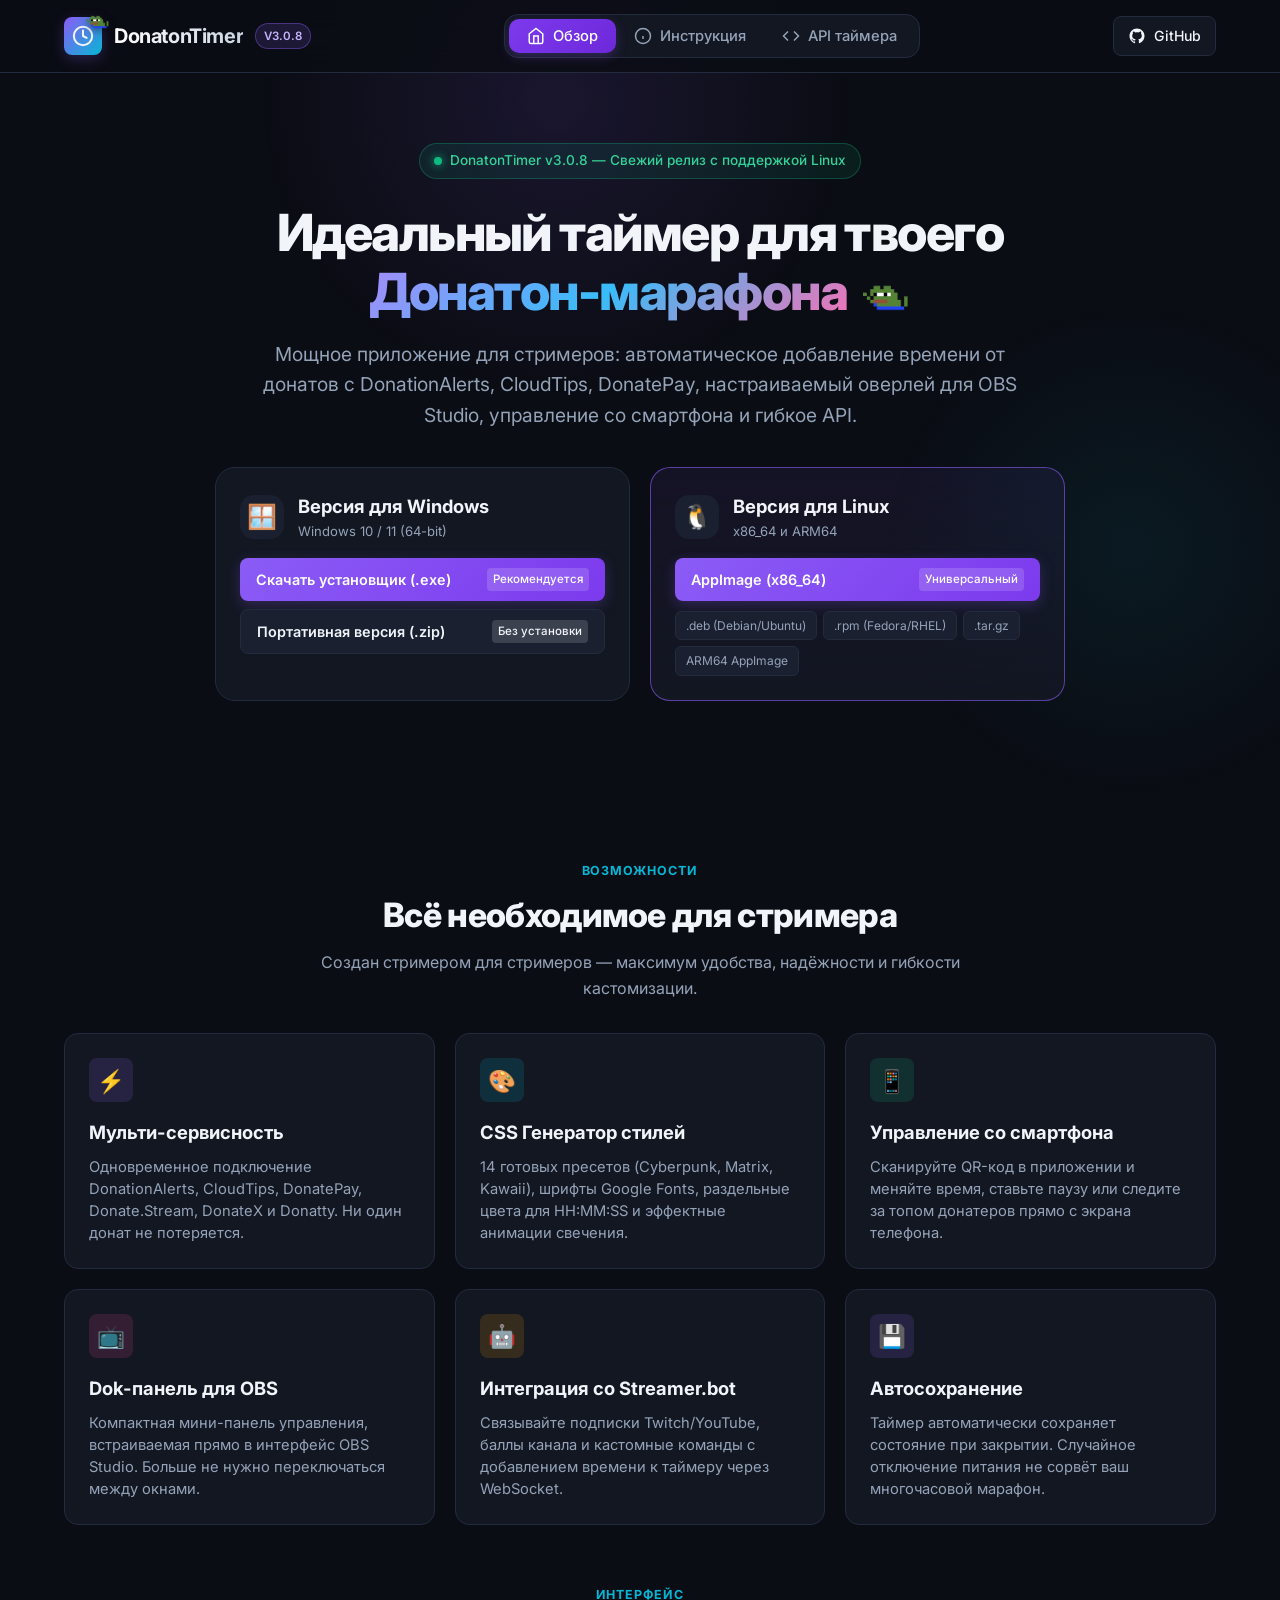
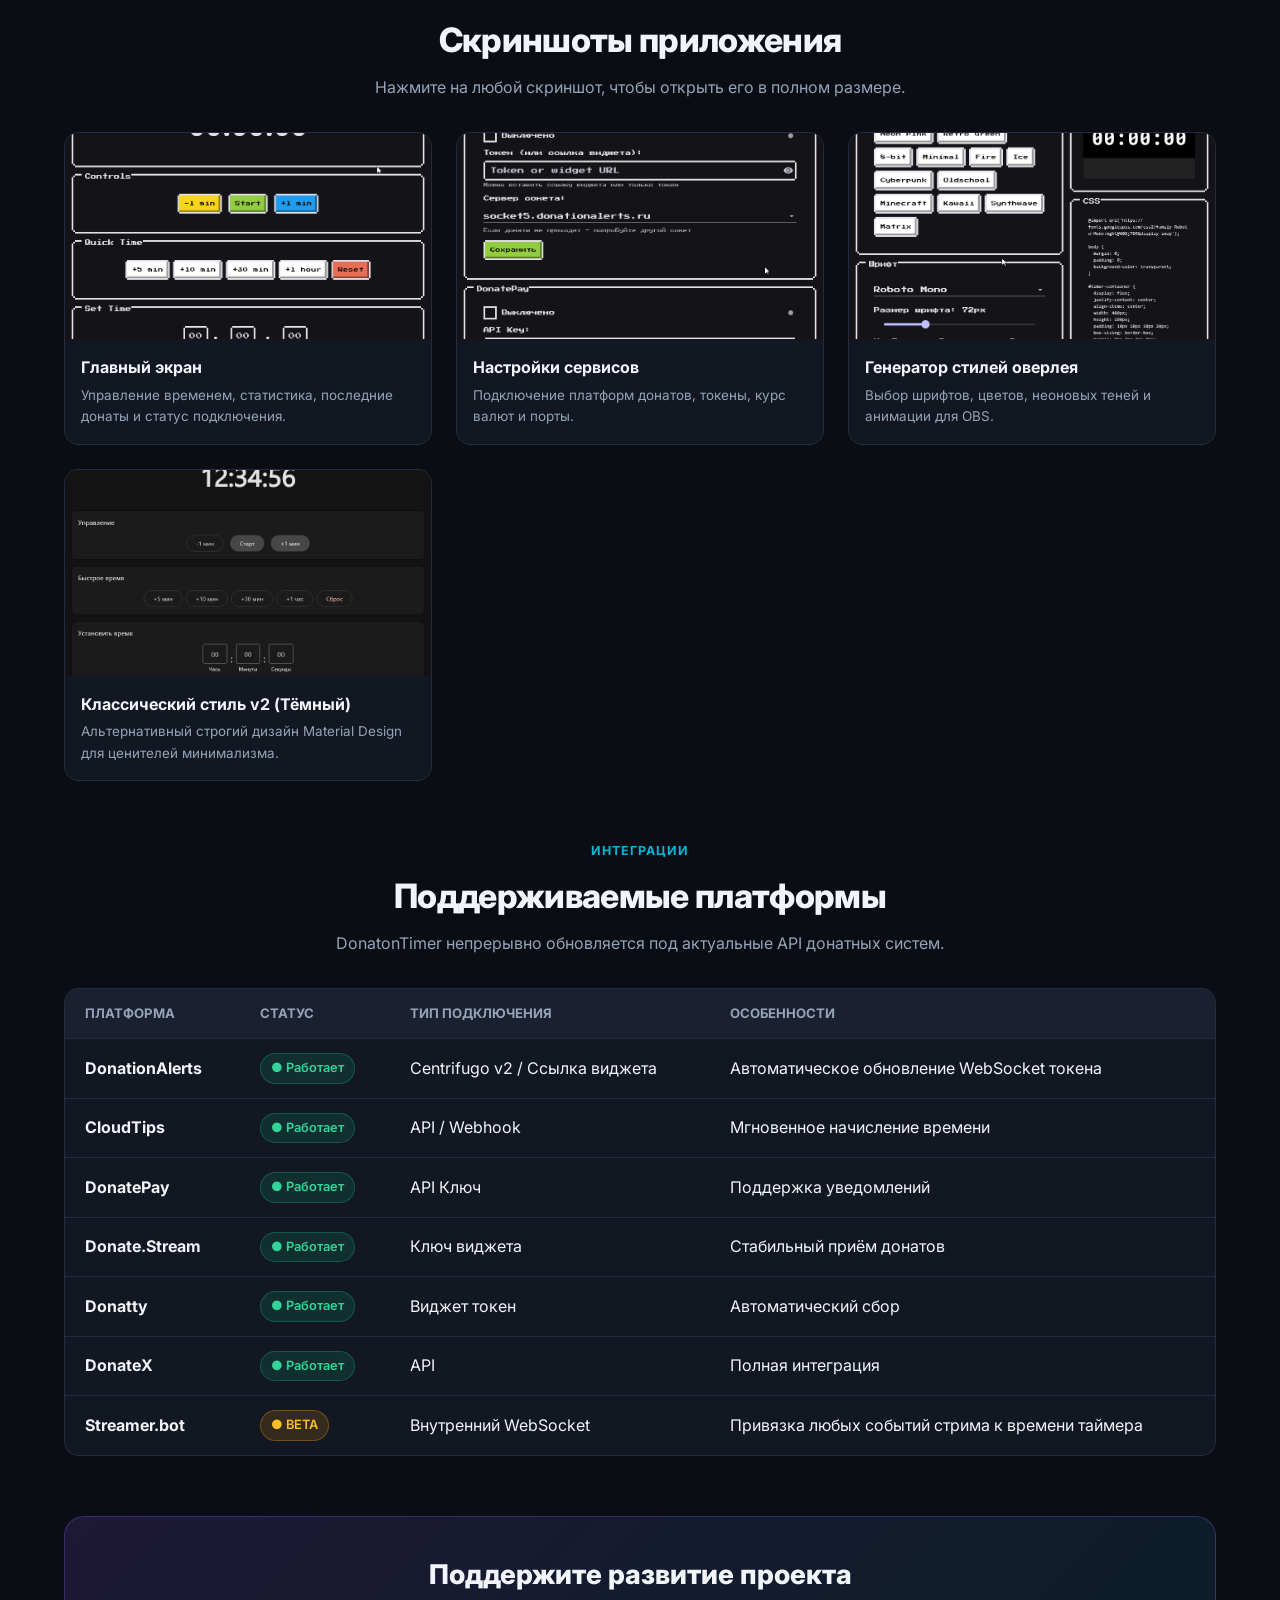
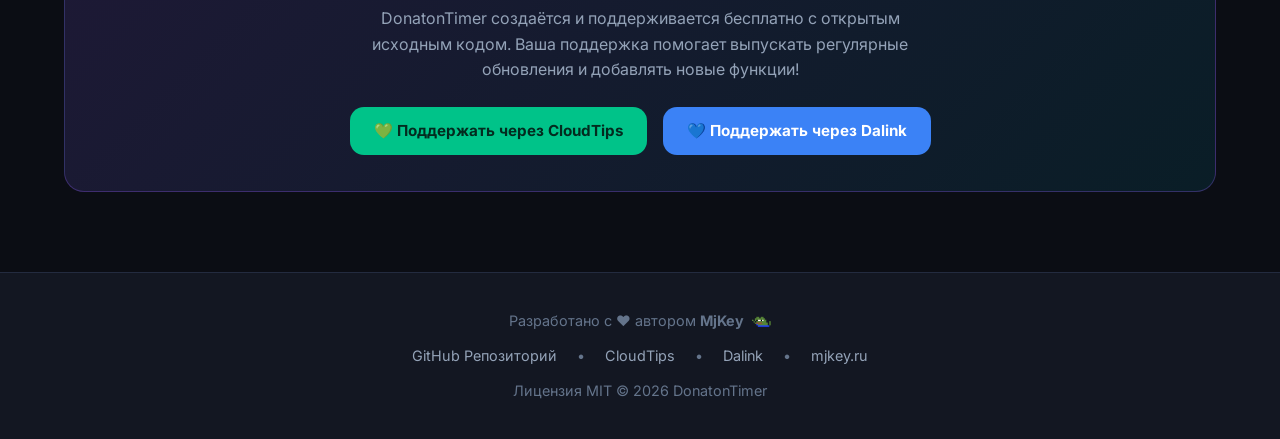
==== site/index.html @ 4fc12560 "feat: add landing page website for DonatonTimer" ====
<!DOCTYPE html>
<html lang="ru">
<head>
  <meta charset="UTF-8">
  <meta name="viewport" content="width=device-width, initial-scale=1.0">
  <title>DonatonTimer — Таймер для донатона на стриме | MjKey</title>
  <meta name="description" content="DonatonTimer — удобный и функциональный таймер для донатона на стримах с поддержкой DonationAlerts, CloudTips, DonatePay, кастомизацией стилей и OBS оверлеем.">
  <link rel="icon" type="image/x-icon" href="images/app_icon.ico">
  
  <!-- Open Graph -->
  <meta property="og:title" content="DonatonTimer — Таймер для донатона на стриме">
  <meta property="og:description" content="Управляй временем стрима через донаты с оверлеем для OBS, поддержкой DonationAlerts, CloudTips, мобильным управлением и кастомным API.">
  <meta property="og:image" content="https://timer.mjkey.ru/images/donaton_timer_mainpage.png">
  <meta property="og:url" content="https://timer.mjkey.ru/">
  <meta property="og:type" content="website">

  <!-- Google Fonts: Inter & JetBrains Mono -->
  <link rel="preconnect" href="https://fonts.googleapis.com">
  <link rel="preconnect" href="https://fonts.gstatic.com" crossorigin>
  <link href="https://fonts.googleapis.com/css2?family=Inter:wght@400;500;600;700;800&family=JetBrains+Mono:wght@400;600&display=swap" rel="stylesheet">

  <link rel="stylesheet" href="css/style.css">
</head>
<body>

  <!-- Site Header -->
  <header class="site-header">
    <div class="header-container">
      <a href="#overview" class="logo-group">
        <div class="logo-icon-wrap">
          <svg width="22" height="22" viewBox="0 0 24 24" fill="none" stroke="currentColor" stroke-width="2.2" stroke-linecap="round" stroke-linejoin="round">
            <circle cx="12" cy="12" r="10"></circle>
            <polyline points="12 6 12 12 16 14"></polyline>
          </svg>
          <img src="images/pepeD.gif" alt="pepeD" class="logo-pepe">
        </div>
        <div>
          <span class="brand-name">DonatonTimer</span>
        </div>
        <span class="brand-badge">v3.0.8</span>
      </a>

      <!-- Navigation Tabs -->
      <nav class="nav-tabs" aria-label="Вкладки">
        <button class="tab-btn active" data-tab="overview">
          <svg width="18" height="18" viewBox="0 0 24 24" fill="none" stroke="currentColor" stroke-width="2"><path d="M3 9l9-7 9 7v11a2 2 0 0 1-2 2H5a2 2 0 0 1-2-2z"></path><polyline points="9 22 9 12 15 12 15 22"></polyline></svg>
          <span>Обзор</span>
        </button>
        <button class="tab-btn" data-tab="instructions">
          <svg width="18" height="18" viewBox="0 0 24 24" fill="none" stroke="currentColor" stroke-width="2"><circle cx="12" cy="12" r="10"></circle><line x1="12" y1="16" x2="12" y2="12"></line><line x1="12" y1="8" x2="12.01" y2="8"></line></svg>
          <span>Инструкция</span>
        </button>
        <button class="tab-btn" data-tab="api">
          <svg width="18" height="18" viewBox="0 0 24 24" fill="none" stroke="currentColor" stroke-width="2"><polyline points="16 18 22 12 16 6"></polyline><polyline points="8 6 2 12 8 18"></polyline></svg>
          <span>API таймера</span>
        </button>
      </nav>

      <div class="header-actions">
        <a href="https://github.com/MjKey/DonatonTimer" target="_blank" rel="noopener" class="btn-github" title="Репозиторий на GitHub">
          <svg width="18" height="18" viewBox="0 0 24 24" fill="currentColor">
            <path fill-rule="evenodd" clip-rule="evenodd" d="M12 2C6.477 2 2 6.484 2 12.017c0 4.425 2.865 8.18 6.839 9.504.5.092.682-.217.682-.483 0-.237-.008-.868-.013-1.703-2.782.605-3.369-1.343-3.369-1.343-.454-1.158-1.11-1.466-1.11-1.466-.908-.62.069-.608.069-.608 1.003.07 1.53 1.032 1.53 1.032.892 1.53 2.341 1.088 2.91.832.092-.647.35-1.088.636-1.338-2.22-.253-4.555-1.113-4.555-4.951 0-1.093.39-1.988 1.029-2.688-.103-.253-.446-1.272.098-2.65 0 0 .84-.27 2.75 1.026A9.564 9.564 0 0112 6.844c.85.004 1.705.115 2.504.337 1.909-1.296 2.747-1.027 2.747-1.027.546 1.379.202 2.398.1 2.651.64.7 1.028 1.595 1.028 2.688 0 3.848-2.339 4.695-4.566 4.943.359.309.678.92.678 1.855 0 1.338-.012 2.419-.012 2.747 0 .268.18.58.688.482A10.019 10.019 0 0022 12.017C22 6.484 17.522 2 12 2z"></path>
          </svg>
          <span>GitHub</span>
        </a>
      </div>
    </div>
  </header>

  <!-- Main Content -->
  <main class="main-content">

    <!-- TAB 1: OVERVIEW -->
    <div id="overview" class="tab-panel active">
      
      <!-- Hero -->
      <section class="hero-section">
        <div class="hero-pill">
          <span class="hero-pill-dot"></span>
          <span>DonatonTimer v3.0.8 — Свежий релиз с поддержкой Linux</span>
        </div>

        <h1 class="hero-title">
          Идеальный таймер для твоего <br>
          <span class="hero-title-gradient">Донатон-марафона</span>
          <img src="images/pepeD.gif" alt="pepeD" class="hero-pepe-dance">
        </h1>

        <p class="hero-description">
          Мощное приложение для стримеров: автоматическое добавление времени от донатов с DonationAlerts, CloudTips, DonatePay, настраиваемый оверлей для OBS Studio, управление со смартфона и гибкое API.
        </p>

        <!-- Download Cards -->
        <div class="download-grid">
          
          <!-- Windows Card -->
          <div class="download-card highlight" id="card-windows">
            <div class="download-card-header">
              <div class="download-icon">🪟</div>
              <div>
                <div class="download-title">Версия для Windows</div>
                <div class="download-sub">Windows 10 / 11 (64-bit)</div>
              </div>
            </div>
            <div class="download-btn-group">
              <a href="https://github.com/MjKey/DonatonTimer/releases/download/3.0.8/DonatonTimer_v3.0.8_Setup.exe" class="dl-btn dl-btn-primary">
                <span>Скачать установщик (.exe)</span>
                <span class="dl-btn-badge">Рекомендуется</span>
              </a>
              <a href="https://github.com/MjKey/DonatonTimer/releases/download/3.0.8/DonatonTimer_v3.0.8_Portable.zip" class="dl-btn dl-btn-secondary">
                <span>Портативная версия (.zip)</span>
                <span class="dl-btn-badge">Без установки</span>
              </a>
            </div>
          </div>

          <!-- Linux Card -->
          <div class="download-card" id="card-linux">
            <div class="download-card-header">
              <div class="download-icon">🐧</div>
              <div>
                <div class="download-title">Версия для Linux</div>
                <div class="download-sub">x86_64 и ARM64</div>
              </div>
            </div>
            <div class="download-btn-group">
              <a href="https://github.com/MjKey/DonatonTimer/releases/download/3.0.8/donaton_timer-linux-x86_64.AppImage" class="dl-btn dl-btn-primary">
                <span>AppImage (x86_64)</span>
                <span class="dl-btn-badge">Универсальный</span>
              </a>
            </div>
            <div class="linux-formats-pills">
              <a href="https://github.com/MjKey/DonatonTimer/releases/download/3.0.8/donaton-timer_3.0.8_amd64.deb" class="linux-pill">.deb (Debian/Ubuntu)</a>
              <a href="https://github.com/MjKey/DonatonTimer/releases/download/3.0.8/donaton-timer-3.0.8-2.x86_64.rpm" class="linux-pill">.rpm (Fedora/RHEL)</a>
              <a href="https://github.com/MjKey/DonatonTimer/releases/download/3.0.8/donaton_timer-linux-x86_64.tar.gz" class="linux-pill">.tar.gz</a>
              <a href="https://github.com/MjKey/DonatonTimer/releases/download/3.0.8/donaton_timer-linux-arm64.AppImage" class="linux-pill">ARM64 AppImage</a>
            </div>
          </div>

        </div>

      </section>

      <!-- Features Section -->
      <section>
        <div class="section-title-wrap">
          <div class="section-tag">Возможности</div>
          <h2 class="section-title">Всё необходимое для стримера</h2>
          <p class="section-desc">Создан стримером для стримеров — максимум удобства, надёжности и гибкости кастомизации.</p>
        </div>

        <div class="features-grid">
          
          <div class="feature-card">
            <div class="feature-icon-box icon-purple">⚡</div>
            <h3>Мульти-сервисность</h3>
            <p>Одновременное подключение DonationAlerts, CloudTips, DonatePay, Donate.Stream, DonateX и Donatty. Ни один донат не потеряется.</p>
          </div>

          <div class="feature-card">
            <div class="feature-icon-box icon-cyan">🎨</div>
            <h3>CSS Генератор стилей</h3>
            <p>14 готовых пресетов (Cyberpunk, Matrix, Kawaii), шрифты Google Fonts, раздельные цвета для HH:MM:SS и эффектные анимации свечения.</p>
          </div>

          <div class="feature-card">
            <div class="feature-icon-box icon-green">📱</div>
            <h3>Управление со смартфона</h3>
            <p>Сканируйте QR-код в приложении и меняйте время, ставьте паузу или следите за топом донатеров прямо с экрана телефона.</p>
          </div>

          <div class="feature-card">
            <div class="feature-icon-box icon-pink">📺</div>
            <h3>Dok-панель для OBS</h3>
            <p>Компактная мини-панель управления, встраиваемая прямо в интерфейс OBS Studio. Больше не нужно переключаться между окнами.</p>
          </div>

          <div class="feature-card">
            <div class="feature-icon-box icon-amber">🤖</div>
            <h3>Интеграция со Streamer.bot</h3>
            <p>Связывайте подписки Twitch/YouTube, баллы канала и кастомные команды с добавлением времени к таймеру через WebSocket.</p>
          </div>

          <div class="feature-card">
            <div class="feature-icon-box icon-purple">💾</div>
            <h3>Автосохранение</h3>
            <p>Таймер автоматически сохраняет состояние при закрытии. Случайное отключение питания не сорвёт ваш многочасовой марафон.</p>
          </div>

        </div>
      </section>

      <!-- Screenshots Gallery -->
      <section>
        <div class="section-title-wrap">
          <div class="section-tag">Интерфейс</div>
          <h2 class="section-title">Скриншоты приложения</h2>
          <p class="section-desc">Нажмите на любой скриншот, чтобы открыть его в полном размере.</p>
        </div>

        <div class="gallery-grid">
          
          <div class="gallery-card">
            <div class="gallery-thumb-wrap">
              <img src="images/donaton_timer_mainpage.png" alt="Главный экран DonatonTimer" loading="lazy">
              <div class="gallery-overlay-hint">
                <svg width="18" height="18" viewBox="0 0 24 24" fill="none" stroke="currentColor" stroke-width="2"><circle cx="11" cy="11" r="8"></circle><line x1="21" y1="21" x2="16.65" y2="16.65"></line><line x1="11" y1="8" x2="11" y2="14"></line><line x1="8" y1="11" x2="14" y2="11"></line></svg>
                <span>Увеличить</span>
              </div>
            </div>
            <div class="gallery-info">
              <h4>Главный экран</h4>
              <p>Управление временем, статистика, последние донаты и статус подключения.</p>
            </div>
          </div>

          <div class="gallery-card">
            <div class="gallery-thumb-wrap">
              <img src="images/donaton_timer_settings.png" alt="Окно настроек DonatonTimer" loading="lazy">
              <div class="gallery-overlay-hint">
                <svg width="18" height="18" viewBox="0 0 24 24" fill="none" stroke="currentColor" stroke-width="2"><circle cx="11" cy="11" r="8"></circle><line x1="21" y1="21" x2="16.65" y2="16.65"></line><line x1="11" y1="8" x2="11" y2="14"></line><line x1="8" y1="11" x2="14" y2="11"></line></svg>
                <span>Увеличить</span>
              </div>
            </div>
            <div class="gallery-info">
              <h4>Настройки сервисов</h4>
              <p>Подключение платформ донатов, токены, курс валют и порты.</p>
            </div>
          </div>

          <div class="gallery-card">
            <div class="gallery-thumb-wrap">
              <img src="images/donaton_timer_csseditor.png" alt="CSS Генератор стилей оверлея" loading="lazy">
              <div class="gallery-overlay-hint">
                <svg width="18" height="18" viewBox="0 0 24 24" fill="none" stroke="currentColor" stroke-width="2"><circle cx="11" cy="11" r="8"></circle><line x1="21" y1="21" x2="16.65" y2="16.65"></line><line x1="11" y1="8" x2="11" y2="14"></line><line x1="8" y1="11" x2="14" y2="11"></line></svg>
                <span>Увеличить</span>
              </div>
            </div>
            <div class="gallery-info">
              <h4>Генератор стилей оверлея</h4>
              <p>Выбор шрифтов, цветов, неоновых теней и анимации для OBS.</p>
            </div>
          </div>

          <div class="gallery-card">
            <div class="gallery-thumb-wrap">
              <img src="images/ui-classic-dark.png" alt="Классический тёмный стиль" loading="lazy">
              <div class="gallery-overlay-hint">
                <svg width="18" height="18" viewBox="0 0 24 24" fill="none" stroke="currentColor" stroke-width="2"><circle cx="11" cy="11" r="8"></circle><line x1="21" y1="21" x2="16.65" y2="16.65"></line><line x1="11" y1="8" x2="11" y2="14"></line><line x1="8" y1="11" x2="14" y2="11"></line></svg>
                <span>Увеличить</span>
              </div>
            </div>
            <div class="gallery-info">
              <h4>Классический стиль v2 (Тёмный)</h4>
              <p>Альтернативный строгий дизайн Material Design для ценителей минимализма.</p>
            </div>
          </div>

        </div>
      </section>

      <!-- Platforms Table -->
      <section>
        <div class="section-title-wrap">
          <div class="section-tag">Интеграции</div>
          <h2 class="section-title">Поддерживаемые платформы</h2>
          <p class="section-desc">DonatonTimer непрерывно обновляется под актуальные API донатных систем.</p>
        </div>

        <div class="services-table-wrap">
          <table class="services-table">
            <thead>
              <tr>
                <th>Платформа</th>
                <th>Статус</th>
                <th>Тип подключения</th>
                <th>Особенности</th>
              </tr>
            </thead>
            <tbody>
              <tr>
                <td><strong>DonationAlerts</strong></td>
                <td><span class="status-badge active">● Работает</span></td>
                <td>Centrifugo v2 / Ссылка виджета</td>
                <td>Автоматическое обновление WebSocket токена</td>
              </tr>
              <tr>
                <td><strong>CloudTips</strong></td>
                <td><span class="status-badge active">● Работает</span></td>
                <td>API / Webhook</td>
                <td>Мгновенное начисление времени</td>
              </tr>
              <tr>
                <td><strong>DonatePay</strong></td>
                <td><span class="status-badge active">● Работает</span></td>
                <td>API Ключ</td>
                <td>Поддержка уведомлений</td>
              </tr>
              <tr>
                <td><strong>Donate.Stream</strong></td>
                <td><span class="status-badge active">● Работает</span></td>
                <td>Ключ виджета</td>
                <td>Стабильный приём донатов</td>
              </tr>
              <tr>
                <td><strong>Donatty</strong></td>
                <td><span class="status-badge active">● Работает</span></td>
                <td>Виджет токен</td>
                <td>Автоматический сбор</td>
              </tr>
              <tr>
                <td><strong>DonateX</strong></td>
                <td><span class="status-badge active">● Работает</span></td>
                <td>API</td>
                <td>Полная интеграция</td>
              </tr>
              <tr>
                <td><strong>Streamer.bot</strong></td>
                <td><span class="status-badge beta">● BETA</span></td>
                <td>Внутренний WebSocket</td>
                <td>Привязка любых событий стрима к времени таймера</td>
              </tr>
            </tbody>
          </table>
        </div>
      </section>

      <!-- Support Banner -->
      <section class="support-banner">
        <h3>Поддержите развитие проекта</h3>
        <p>DonatonTimer создаётся и поддерживается бесплатно с открытым исходным кодом. Ваша поддержка помогает выпускать регулярные обновления и добавлять новые функции!</p>
        <div class="support-links">
          <a href="https://pay.cloudtips.ru/p/cf634f74" target="_blank" rel="noopener" class="btn-donate btn-cloudtips">
            <span>💚 Поддержать через CloudTips</span>
          </a>
          <a href="https://dalink.to/mjk3y" target="_blank" rel="noopener" class="btn-donate btn-dalink">
            <span>💙 Поддержать через Dalink</span>
          </a>
        </div>
      </section>

    </div>

    <!-- TAB 2: INSTRUCTIONS -->
    <div id="instructions" class="tab-panel">
      
      <div class="guide-container">
        
        <div class="section-title-wrap" style="margin-top: 10px;">
          <div class="section-tag">Руководство</div>
          <h2 class="section-title">Инструкция по настройке</h2>
          <p class="section-desc">Пошаговое руководство по быстрому запуску, интеграции с донатами и выводу таймера в OBS.</p>
        </div>

        <!-- Step 1 -->
        <div class="guide-step">
          <div class="step-header">
            <div class="step-number">1</div>
            <div class="step-title">Установка и первый запуск</div>
          </div>
          <p>Скачайте установочный файл <code>DonatonTimer_v3.0.8_Setup.exe</code> или портативную версию для Windows, либо AppImage для Linux.</p>
          <ol>
            <li>Запустите приложение. При первом открытии появится главное окно с таймером в ретро-стиле.</li>
            <li>Нажмите на поле времени, чтобы выставить стартовое значение (например, <code>01:00:00</code> для 1 часа).</li>
            <li>Нажмите кнопку <strong>Старт</strong> для проверки отсчёта.</li>
          </ol>
          <div class="alert-note">
            При первом запуске Windows Defender или SmartScreen может показать предупреждение о новом исполняемом файле — нажмите «Подробнее» $\rightarrow$ «Выполнить в любом случае».
          </div>
        </div>

        <!-- Step 2 -->
        <div class="guide-step">
          <div class="step-header">
            <div class="step-number">2</div>
            <div class="step-title">Подключение DonationAlerts (Centrifugo v2)</div>
          </div>
          <p>В DonatonTimer v3.0.8 используется современный протокол Centrifugo с автообновлением авторизационных токенов.</p>
          <ol>
            <li>Откройте <strong>Настройки</strong> (иконка шестерёнки вверху).</li>
            <li>Перейдите во вкладку <strong>DonationAlerts</strong>.</li>
            <li>Вставьте <strong>Ссылку на виджет оповещений</strong> из личного кабинета DonationAlerts (или ваш токен виджета).</li>
            <li>Укажите курс доната: например, <code>100 руб. = 10 мин.</code> или <code>1000 руб. = 1 час</code>.</li>
            <li>Включите тумблер <strong>Включить DonationAlerts</strong> и нажмите <strong>Сохранить</strong>.</li>
            <li>Статус подключения на главном экране изменится на зелёный.</li>
          </ol>
        </div>

        <!-- Step 3 -->
        <div class="guide-step">
          <div class="step-header">
            <div class="step-number">3</div>
            <div class="step-title">Вывод оверлея в OBS Studio</div>
          </div>
          <p>DonatonTimer поднимает локальный веб-сервер, который отдаёт готовый прозрачный оверлей:</p>
          <ol>
            <li>В OBS Studio в списке источников сцены нажмите <strong>+</strong> и выберите <strong>Браузер</strong> (Browser Source).</li>
            <li>В поле <strong>URL</strong> укажите адрес:
              <div class="code-block">
                <div class="code-header"><span>OBS URL Оверлея</span><button class="btn-copy">Копировать</button></div>
                <pre><code>http://127.0.0.1:7575/timer</code></pre>
              </div>
            </li>
            <li>Укажите желаемую ширину и высоту (например, <strong>600 × 180</strong>).</li>
            <li>Поставьте галочки «Обновлять браузер, когда сцена становится активной» и «Управлять звуком через OBS» (при необходимости).</li>
            <li>Оверлей сразу отобразит красивый таймер на прозрачном фоне!</li>
          </ol>
        </div>

        <!-- Step 4 -->
        <div class="guide-step">
          <div class="step-header">
            <div class="step-number">4</div>
            <div class="step-title">Управление через Dok-панель OBS</div>
          </div>
          <p>Вы можете управлять таймером прямо из окна OBS без необходимости сворачивать игру или стрим:</p>
          <ol>
            <li>В верхнем меню OBS Studio выберите <strong>Вид</strong> $\rightarrow$ <strong>Dok-панели</strong> $\rightarrow$ <strong>Пользовательские dok-панели браузера</strong>.</li>
            <li>В столбце «Имя» введите, например: <code>Донатон Таймер</code>.</li>
            <li>В столбце «URL-адрес» введите:
              <div class="code-block">
                <div class="code-header"><span>URL Dok-панели</span><button class="btn-copy">Копировать</button></div>
                <pre><code>http://127.0.0.1:7575/mini</code></pre>
              </div>
            </li>
            <li>Нажмите <strong>Применить</strong>. Появится компактная панель, которую можно прикрепить к любой стороне окна OBS.</li>
          </ol>
        </div>

        <!-- Step 5 -->
        <div class="guide-step">
          <div class="step-header">
            <div class="step-number">5</div>
            <div class="step-title">Управление со смартфона по QR-коду</div>
          </div>
          <p>Очень удобно контролировать таймер, лежа на диване или отойдя от компьютера:</p>
          <ol>
            <li>Убедитесь, что смартфон и компьютер подключены к <strong>одной Wi-Fi сети</strong>.</li>
            <li>В DonatonTimer нажмите кнопку <strong>QR-код</strong> на панели управления.</li>
            <li>Наведите камеру смартфона на QR-код и откройте появившуюся ссылку.</li>
            <li>В браузере телефона откроется мобильная веб-панель со всеми кнопками управления и статистикой донатов в реальном времени.</li>
          </ol>
        </div>

        <!-- Step 6 -->
        <div class="guide-step">
          <div class="step-header">
            <div class="step-number">6</div>
            <div class="step-title">Интеграция со Streamer.bot</div>
          </div>
          <p>Привязывайте платные подписки, баллы канала и события чата к прибавлению времени:</p>
          <ol>
            <li>В программе <strong>Streamer.bot</strong> перейдите в <code>Servers/Clients</code> $\rightarrow$ <code>WebSocket Server</code> и включите <strong>Auto Start</strong> (по умолчанию порт <code>8080</code>).</li>
            <li>В DonatonTimer откройте <strong>Настройки</strong> $\rightarrow$ <strong>Streamer.bot</strong>, укажите адрес <code>ws://127.0.0.1:8080/</code> и включите сервис.</li>
            <li>Нажмите <strong>Добавить привязку</strong>: выберите платформу (Twitch/YouTube), тип события (Sub / Gift / Points) и эквивалент в рублях.</li>
          </ol>
        </div>

        <!-- Step 7: FAQ -->
        <div class="guide-step">
          <div class="step-header">
            <div class="step-number">?</div>
            <div class="step-title">Частые вопросы и диагностика (FAQ)</div>
          </div>
          <ul style="list-style: none; padding-left: 0;">
            <li style="margin-bottom: 16px;">
              <strong>❓ В OBS горит чёрный экран или ошибка соединения:</strong><br>
              Убедитесь, что приложение DonatonTimer запущено. Проверьте в журнале приложения, не был ли занят порт <code>7575</code>. Если порт был занят, приложение автоматически пробует <code>7576</code>.
            </li>
            <li style="margin-bottom: 16px;">
              <strong>❓ Донаты приходят в DonationAlerts, но таймер не прибавляется:</strong><br>
              Проверьте статус подключения во вкладке DonationAlerts. Если статус красный, обновите ссылку виджета оповещений и проверьте, указан ли правильный курс конвертации рублей в минуты.
            </li>
            <li style="margin-bottom: 16px;">
              <strong>❓ Телефон не открывает панель по QR-коду:</strong><br>
              Проверьте брандмауэр Windows (Windows Firewall) — при первом запуске разрешите приложению доступ к частным сетям (Private Networks). Телефон и ПК должны находиться в одной локальной подсети.
            </li>
          </ul>
        </div>

      </div>

    </div>

    <!-- TAB 3: API -->
    <div id="api" class="tab-panel">
      
      <div class="guide-container">
        
        <div class="section-title-wrap" style="margin-top: 10px;">
          <div class="section-tag">Разработчикам</div>
          <h2 class="section-title">Документация локального API</h2>
          <p class="section-desc">Создавайте собственные HTML-виджеты для OBS, внешние контроллеры или чат-боты, общаясь с таймером по WebSocket.</p>
        </div>

        <!-- Architecture Overview -->
        <div class="guide-step">
          <div class="step-header">
            <div class="step-number">1</div>
            <div class="step-title">Архитектура портов и адреса</div>
          </div>
          <p>DonatonTimer поднимает два локальных сервиса:</p>
          <table class="api-table">
            <thead>
              <tr>
                <th>Адрес</th>
                <th>Тип</th>
                <th>Назначение</th>
              </tr>
            </thead>
            <tbody>
              <tr>
                <td><code>http://127.0.0.1:7575/timer</code></td>
                <td><span class="http-method">HTTP</span></td>
                <td>Готовая страница таймера со стилями из приложения</td>
              </tr>
              <tr>
                <td><code>http://127.0.0.1:7575/dashboard</code></td>
                <td><span class="http-method">HTTP</span></td>
                <td>Полнофункциональная панель управления и статистика</td>
              </tr>
              <tr>
                <td><code>http://127.0.0.1:7575/mini</code></td>
                <td><span class="http-method">HTTP</span></td>
                <td>Компактная мини-панель для dok-панели OBS</td>
              </tr>
              <tr>
                <td><code>ws://127.0.0.1:3434/</code></td>
                <td><span class="ws-method">WebSocket</span></td>
                <td>Двусторонний обмен данными, статус таймера и команды</td>
              </tr>
            </tbody>
          </table>
          <div class="alert-note">
            Все данные о времени и события передаются через <strong>WebSocket на порту 3434</strong>. Путь — корень <code>/</code> (не <code>/ws</code>).
          </div>
        </div>

        <!-- Server Events -->
        <div class="guide-step">
          <div class="step-header">
            <div class="step-number">2</div>
            <div class="step-title">События сервера (Server → Client)</div>
          </div>
          <p>Сервер транслирует два типа сообщений всем подключённым WebSocket клиентам:</p>

          <h4 style="margin: 16px 0 8px;">1. Обновление времени: <code>update_timer</code></h4>
          <p>Отправляется каждую секунду при активном отсчёте, а также сразу при паузе, запуске или добавлении времени:</p>
          <div class="code-block">
            <div class="code-header"><span>JSON Сообщение</span><button class="btn-copy">Копировать</button></div>
            <pre><code>{
  "action": "update_timer",
  "duration": 3661
}</code></pre>
          </div>
          <p><code>duration</code> — общее количество оставшихся секунд (целое неотрицательное число). Например, <code>3661</code> соответствует <code>01:01:01</code>.</p>

          <h4 style="margin: 20px 0 8px;">2. Статистика донатов: <code>update_donations</code></h4>
          <p>Отправляется при поступлении новых донатов и при первом подключении клиента:</p>
          <div class="code-block">
            <div class="code-header"><span>JSON Сообщение</span><button class="btn-copy">Копировать</button></div>
            <pre><code>{
  "action": "update_donations",
  "recentDonations": [
    { "username": "Viewer1", "minutesAdded": 15 },
    { "username": "Viewer2", "minutesAdded": 5 }
  ],
  "topDonators": {
    "Viewer1": 45,
    "Viewer2": 20
  }
}</code></pre>
          </div>
        </div>

        <!-- Client Commands -->
        <div class="guide-step">
          <div class="step-header">
            <div class="step-number">3</div>
            <div class="step-title">Команды управления (Client → Server)</div>
          </div>
          <p>Для управления таймером отправляйте JSON-сообщения в открытый WebSocket:</p>

          <table class="api-table">
            <thead>
              <tr>
                <th>Команда (JSON)</th>
                <th>Описание действия</th>
              </tr>
            </thead>
            <tbody>
              <tr>
                <td><code>{"action": "start"}</code></td>
                <td>Запустить отсчёт таймера (если остаток времени &gt; 0)</td>
              </tr>
              <tr>
                <td><code>{"action": "stop"}</code></td>
                <td>Приостановить таймер (пауза)</td>
              </tr>
              <tr>
                <td><code>{"action": "change_time", "seconds": 300}</code></td>
                <td>Добавить 5 минут (+300 секунд) к остатку времени</td>
              </tr>
              <tr>
                <td><code>{"action": "change_time", "seconds": -60}</code></td>
                <td>Вычесть 1 минуту (-60 секунд) из остатка времени</td>
              </tr>
            </tbody>
          </table>

          <div class="code-block">
            <div class="code-header"><span>JavaScript Пример отправки команды</span><button class="btn-copy">Копировать</button></div>
            <pre><code>const socket = new WebSocket('ws://127.0.0.1:3434/');

socket.onopen = () => {
  // Добавить 10 минут (600 секунд)
  socket.send(JSON.stringify({
    action: 'change_time',
    seconds: 600
  }));
};</code></pre>
          </div>
        </div>

        <!-- Custom Widget Full Code -->
        <div class="guide-step">
          <div class="step-header">
            <div class="step-number">4</div>
            <div class="step-title">Готовый шаблон собственного HTML-виджета</div>
          </div>
          <p>Вы можете сохранить данный код в файл <code>widget.html</code> на своём компьютере, отредактировать под свой стрим и добавить в OBS как <strong>Локальный файл источника «Браузер»</strong>:</p>

          <div class="code-block">
            <div class="code-header"><span>widget.html</span><button class="btn-copy">Копировать код</button></div>
            <pre><code>&lt;!doctype html&gt;
&lt;html lang="ru"&gt;
&lt;head&gt;
  &lt;meta charset="utf-8"&gt;
  &lt;meta name="viewport" content="width=device-width,initial-scale=1"&gt;
  &lt;title&gt;Кастомный виджет DonatonTimer&lt;/title&gt;
  &lt;style&gt;
    html, body { margin: 0; background: transparent; overflow: hidden; }
    body { font-family: "Segoe UI", Arial, sans-serif; color: #fff; }
    #timer {
      display: inline-block;
      padding: 14px 24px;
      border-radius: 16px;
      background: rgba(15, 18, 28, 0.85);
      border: 2px solid #8b5cf6;
      font-size: 68px;
      font-weight: 700;
      font-variant-numeric: tabular-nums;
      line-height: 1;
      text-shadow: 0 0 20px rgba(139, 92, 246, 0.6);
    }
    #status { margin: 6px 12px; font-size: 13px; color: #94a3b8; }
    html[data-connected="false"] #timer { opacity: 0.5; border-color: #ef4444; }
  &lt;/style&gt;
&lt;/head&gt;
&lt;body&gt;
  &lt;div id="timer"&gt;--:--:--&lt;/div&gt;
  &lt;div id="status"&gt;Подключение…&lt;/div&gt;

  &lt;script&gt;
    const WS_URL = 'ws://127.0.0.1:3434/';
    const timer = document.getElementById('timer');
    const status = document.getElementById('status');
    let socket;
    let retry;

    function formatTime(total) {
      const hours = Math.floor(total / 3600);
      const minutes = Math.floor(total / 60) % 60;
      const seconds = total % 60;
      return [hours, minutes, seconds]
        .map(v => String(v).padStart(2, '0'))
        .join(':');
    }

    function connect() {
      socket = new WebSocket(WS_URL);
      socket.onopen = () => {
        document.documentElement.dataset.connected = 'true';
        status.textContent = '';
      };
      socket.onmessage = (event) => {
        try {
          const msg = JSON.parse(event.data);
          if (msg && msg.action === 'update_timer' &amp;&amp; typeof msg.duration === 'number') {
            timer.textContent = formatTime(msg.duration);
          }
        } catch (e) {}
      };
      socket.onclose = () => {
        document.documentElement.dataset.connected = 'false';
        status.textContent = 'Потеря связи — переподключение…';
        clearTimeout(retry);
        retry = setTimeout(connect, 1500);
      };
      socket.onerror = () => socket.close();
    }

    connect();
  &lt;/script&gt;
&lt;/body&gt;
&lt;/html&gt;</code></pre>
          </div>
        </div>

      </div>

    </div>

  </main>

  <!-- Lightbox Modal -->
  <div id="lightbox-modal" class="lightbox-modal" role="dialog" aria-hidden="true">
    <button id="lightbox-close" class="lightbox-close" aria-label="Закрыть">&times;</button>
    <img id="lightbox-img" class="lightbox-content" src="" alt="Скриншот">
  </div>

  <!-- Footer -->
  <footer class="site-footer">
    <div class="footer-content">
      <div style="display: flex; align-items: center; gap: 8px;">
        <span>Разработано с ❤️ автором <strong>MjKey</strong></span>
        <img src="images/pepeD.gif" alt="pepeD" style="width: 20px; height: 20px;">
      </div>
      <div class="footer-links">
        <a href="https://github.com/MjKey/DonatonTimer" target="_blank" rel="noopener">GitHub Репозиторий</a>
        <span>•</span>
        <a href="https://pay.cloudtips.ru/p/cf634f74" target="_blank" rel="noopener">CloudTips</a>
        <span>•</span>
        <a href="https://dalink.to/mjk3y" target="_blank" rel="noopener">Dalink</a>
        <span>•</span>
        <a href="https://mjkey.ru" target="_blank" rel="noopener">mjkey.ru</a>
      </div>
      <div>Лицензия MIT &copy; 2026 DonatonTimer</div>
    </div>
  </footer>

  <script src="js/app.js"></script>
</body>
</html>
---- site/css/style.css ----
:root {
  --bg-main: #0b0d14;
  --bg-card: #131722;
  --bg-card-hover: #191f2e;
  --bg-card-alt: #1a2030;
  --border-color: #232b3f;
  --border-highlight: #3b4766;
  --text-main: #f1f5f9;
  --text-muted: #94a3b8;
  --text-dim: #64748b;
  --accent-purple: #8b5cf6;
  --accent-purple-glow: rgba(139, 92, 246, 0.25);
  --accent-cyan: #06b6d4;
  --accent-cyan-glow: rgba(6, 182, 212, 0.25);
  --accent-green: #10b981;
  --accent-amber: #f59e0b;
  --accent-pink: #ec4899;
  --font-sans: 'Inter', -apple-system, BlinkMacSystemFont, "Segoe UI", Roboto, sans-serif;
  --font-mono: 'JetBrains Mono', 'Fira Code', Consolas, Monaco, monospace;
  --radius-sm: 8px;
  --radius-md: 14px;
  --radius-lg: 20px;
  --transition: all 0.25s cubic-bezier(0.16, 1, 0.3, 1);
}

* {
  box-sizing: border-box;
  margin: 0;
  padding: 0;
}

html {
  scroll-behavior: smooth;
  font-family: var(--font-sans);
  background-color: var(--bg-main);
  color: var(--text-main);
  line-height: 1.6;
}

body {
  min-height: 100vh;
  display: flex;
  flex-direction: column;
  position: relative;
  overflow-x: hidden;
}

/* Background Ambient Glows */
body::before {
  content: "";
  position: fixed;
  top: -200px;
  left: 20%;
  width: 600px;
  height: 600px;
  background: radial-gradient(circle, rgba(139, 92, 246, 0.12) 0%, transparent 70%);
  pointer-events: none;
  z-index: 0;
}

body::after {
  content: "";
  position: fixed;
  top: 300px;
  right: -100px;
  width: 500px;
  height: 500px;
  background: radial-gradient(circle, rgba(6, 182, 212, 0.08) 0%, transparent 70%);
  pointer-events: none;
  z-index: 0;
}

/* Header & Navigation */
header.site-header {
  position: sticky;
  top: 0;
  z-index: 100;
  background: rgba(11, 13, 20, 0.85);
  backdrop-filter: blur(16px);
  border-bottom: 1px solid var(--border-color);
}

.header-container {
  max-width: 1200px;
  margin: 0 auto;
  padding: 14px 24px;
  display: flex;
  align-items: center;
  justify-content: space-between;
  gap: 20px;
}

.logo-group {
  display: flex;
  align-items: center;
  gap: 12px;
  text-decoration: none;
  color: var(--text-main);
}

.logo-icon-wrap {
  position: relative;
  width: 38px;
  height: 38px;
  background: linear-gradient(135deg, #8b5cf6, #06b6d4);
  border-radius: var(--radius-sm);
  display: flex;
  align-items: center;
  justify-content: center;
  box-shadow: 0 4px 14px var(--accent-purple-glow);
}

.logo-pepe {
  position: absolute;
  top: -8px;
  right: -8px;
  width: 24px;
  height: 24px;
  filter: drop-shadow(0 2px 4px rgba(0,0,0,0.5));
}

.brand-name {
  font-size: 1.25rem;
  font-weight: 700;
  letter-spacing: -0.02em;
  background: linear-gradient(to right, #fff, #cbd5e1);
  -webkit-background-clip: text;
  -webkit-text-fill-color: transparent;
}

.brand-badge {
  font-size: 0.72rem;
  padding: 3px 8px;
  border-radius: 20px;
  background: rgba(139, 92, 246, 0.15);
  border: 1px solid rgba(139, 92, 246, 0.4);
  color: #c4b5fd;
  font-weight: 600;
  text-transform: uppercase;
}

/* Navigation Tabs */
nav.nav-tabs {
  display: flex;
  align-items: center;
  background: var(--bg-card);
  padding: 4px;
  border-radius: var(--radius-md);
  border: 1px solid var(--border-color);
}

.tab-btn {
  background: transparent;
  border: none;
  color: var(--text-muted);
  font-family: inherit;
  font-size: 0.92rem;
  font-weight: 500;
  padding: 8px 18px;
  border-radius: 10px;
  cursor: pointer;
  transition: var(--transition);
  display: flex;
  align-items: center;
  gap: 8px;
}

.tab-btn:hover {
  color: var(--text-main);
}

.tab-btn.active {
  background: linear-gradient(135deg, #7c3aed, #6d28d9);
  color: #fff;
  box-shadow: 0 4px 12px var(--accent-purple-glow);
}

.header-actions {
  display: flex;
  align-items: center;
  gap: 12px;
}

.btn-github {
  display: inline-flex;
  align-items: center;
  gap: 8px;
  padding: 8px 14px;
  border-radius: var(--radius-sm);
  background: var(--bg-card);
  border: 1px solid var(--border-color);
  color: var(--text-main);
  text-decoration: none;
  font-size: 0.88rem;
  font-weight: 500;
  transition: var(--transition);
}

.btn-github:hover {
  border-color: var(--accent-purple);
  background: var(--bg-card-hover);
  transform: translateY(-1px);
}

/* Main Content Container */
main.main-content {
  flex: 1;
  max-width: 1200px;
  width: 100%;
  margin: 0 auto;
  padding: 40px 24px 80px;
  position: relative;
  z-index: 1;
}

/* Tab Panels */
.tab-panel {
  display: none;
  animation: fadeIn 0.3s ease-out;
}

.tab-panel.active {
  display: block;
}

@keyframes fadeIn {
  from { opacity: 0; transform: translateY(6px); }
  to { opacity: 1; transform: translateY(0); }
}

/* HERO SECTION */
.hero-section {
  text-align: center;
  padding: 30px 0 60px;
}

.hero-pill {
  display: inline-flex;
  align-items: center;
  gap: 8px;
  background: rgba(16, 185, 129, 0.1);
  border: 1px solid rgba(16, 185, 129, 0.3);
  color: #34d399;
  padding: 6px 14px;
  border-radius: 30px;
  font-size: 0.85rem;
  font-weight: 500;
  margin-bottom: 24px;
}

.hero-pill-dot {
  width: 8px;
  height: 8px;
  border-radius: 50%;
  background: var(--accent-green);
  box-shadow: 0 0 10px var(--accent-green);
  animation: pulse 2s infinite;
}

@keyframes pulse {
  0% { transform: scale(0.95); opacity: 0.8; }
  50% { transform: scale(1.3); opacity: 1; }
  100% { transform: scale(0.95); opacity: 0.8; }
}

.hero-title {
  font-size: 3.2rem;
  font-weight: 800;
  line-height: 1.15;
  letter-spacing: -0.03em;
  margin-bottom: 18px;
}

.hero-title-gradient {
  background: linear-gradient(135deg, #a78bfa 0%, #38bdf8 50%, #f472b6 100%);
  -webkit-background-clip: text;
  -webkit-text-fill-color: transparent;
}

.hero-pepe-dance {
  display: inline-block;
  vertical-align: middle;
  width: 48px;
  height: 48px;
  margin-left: 8px;
}

.hero-description {
  font-size: 1.2rem;
  color: var(--text-muted);
  max-width: 760px;
  margin: 0 auto 36px;
  font-weight: 400;
}

/* Download Cards Grid */
.download-grid {
  display: grid;
  grid-template-columns: repeat(auto-fit, minmax(320px, 1fr));
  gap: 20px;
  max-width: 850px;
  margin: 0 auto 40px;
  text-align: left;
}

.download-card {
  background: var(--bg-card);
  border: 1px solid var(--border-color);
  border-radius: var(--radius-lg);
  padding: 24px;
  transition: var(--transition);
  position: relative;
  overflow: hidden;
}

.download-card:hover {
  border-color: var(--accent-purple);
  background: var(--bg-card-hover);
  transform: translateY(-2px);
  box-shadow: 0 12px 28px rgba(0, 0, 0, 0.3);
}

.download-card.highlight {
  border-color: rgba(139, 92, 246, 0.6);
  background: linear-gradient(180deg, rgba(139, 92, 246, 0.08) 0%, var(--bg-card) 100%);
}

.download-card-header {
  display: flex;
  align-items: center;
  gap: 14px;
  margin-bottom: 16px;
}

.download-icon {
  width: 44px;
  height: 44px;
  border-radius: var(--radius-md);
  background: var(--bg-card-alt);
  display: flex;
  align-items: center;
  justify-content: center;
  font-size: 1.5rem;
}

.download-title {
  font-size: 1.15rem;
  font-weight: 700;
}

.download-sub {
  font-size: 0.82rem;
  color: var(--text-muted);
}

.download-btn-group {
  display: flex;
  flex-direction: column;
  gap: 8px;
}

.dl-btn {
  display: flex;
  align-items: center;
  justify-content: space-between;
  padding: 10px 16px;
  border-radius: var(--radius-sm);
  font-size: 0.9rem;
  font-weight: 600;
  text-decoration: none;
  transition: var(--transition);
}

.dl-btn-primary {
  background: linear-gradient(135deg, #8b5cf6, #7c3aed);
  color: #fff;
  box-shadow: 0 4px 14px var(--accent-purple-glow);
}

.dl-btn-primary:hover {
  background: linear-gradient(135deg, #9333ea, #6d28d9);
  transform: translateY(-1px);
}

.dl-btn-secondary {
  background: var(--bg-card-alt);
  color: var(--text-main);
  border: 1px solid var(--border-color);
}

.dl-btn-secondary:hover {
  border-color: var(--border-highlight);
  background: #232b3f;
}

.dl-btn-badge {
  font-size: 0.72rem;
  font-weight: 500;
  padding: 2px 6px;
  border-radius: 4px;
  background: rgba(255, 255, 255, 0.15);
}

.linux-formats-pills {
  display: flex;
  flex-wrap: wrap;
  gap: 6px;
  margin-top: 10px;
}

.linux-pill {
  font-size: 0.75rem;
  padding: 4px 10px;
  background: var(--bg-card-alt);
  border: 1px solid var(--border-color);
  border-radius: 6px;
  color: var(--text-muted);
  text-decoration: none;
  transition: var(--transition);
}

.linux-pill:hover {
  color: var(--text-main);
  border-color: var(--accent-cyan);
}

/* SECTION TITLES */
.section-title-wrap {
  text-align: center;
  margin: 60px 0 32px;
}

.section-tag {
  font-size: 0.78rem;
  font-weight: 700;
  text-transform: uppercase;
  letter-spacing: 0.08em;
  color: var(--accent-cyan);
  margin-bottom: 8px;
}

.section-title {
  font-size: 2.1rem;
  font-weight: 800;
  letter-spacing: -0.02em;
}

.section-desc {
  color: var(--text-muted);
  max-width: 650px;
  margin: 8px auto 0;
  font-size: 1rem;
}

/* FEATURES GRID */
.features-grid {
  display: grid;
  grid-template-columns: repeat(auto-fit, minmax(280px, 1fr));
  gap: 20px;
}

.feature-card {
  background: var(--bg-card);
  border: 1px solid var(--border-color);
  border-radius: var(--radius-md);
  padding: 24px;
  transition: var(--transition);
}

.feature-card:hover {
  border-color: var(--border-highlight);
  background: var(--bg-card-hover);
  transform: translateY(-2px);
}

.feature-icon-box {
  width: 44px;
  height: 44px;
  border-radius: var(--radius-sm);
  display: flex;
  align-items: center;
  justify-content: center;
  font-size: 1.4rem;
  margin-bottom: 16px;
}

.icon-purple { background: rgba(139, 92, 246, 0.15); color: #c4b5fd; }
.icon-cyan { background: rgba(6, 182, 212, 0.15); color: #67e8f9; }
.icon-green { background: rgba(16, 185, 129, 0.15); color: #6ee7b7; }
.icon-pink { background: rgba(236, 72, 153, 0.15); color: #f472b6; }
.icon-amber { background: rgba(245, 158, 11, 0.15); color: #fcd34d; }

.feature-card h3 {
  font-size: 1.15rem;
  font-weight: 700;
  margin-bottom: 8px;
}

.feature-card p {
  color: var(--text-muted);
  font-size: 0.92rem;
  line-height: 1.5;
}

/* SCREENSHOTS GALLERY */
.gallery-grid {
  display: grid;
  grid-template-columns: repeat(auto-fit, minmax(320px, 1fr));
  gap: 24px;
}

.gallery-card {
  background: var(--bg-card);
  border: 1px solid var(--border-color);
  border-radius: var(--radius-md);
  overflow: hidden;
  cursor: pointer;
  transition: var(--transition);
}

.gallery-card:hover {
  border-color: var(--accent-purple);
  transform: scale(1.02);
  box-shadow: 0 10px 30px rgba(0, 0, 0, 0.4);
}

.gallery-thumb-wrap {
  position: relative;
  overflow: hidden;
  aspect-ratio: 16 / 9;
  background: #000;
}

.gallery-thumb-wrap img {
  width: 100%;
  height: 100%;
  object-fit: cover;
  transition: transform 0.3s ease;
}

.gallery-card:hover img {
  transform: scale(1.04);
}

.gallery-overlay-hint {
  position: absolute;
  inset: 0;
  background: rgba(11, 13, 20, 0.6);
  display: flex;
  align-items: center;
  justify-content: center;
  opacity: 0;
  transition: opacity 0.2s ease;
  font-size: 0.88rem;
  font-weight: 600;
  color: #fff;
  gap: 6px;
}

.gallery-card:hover .gallery-overlay-hint {
  opacity: 1;
}

.gallery-info {
  padding: 16px;
}

.gallery-info h4 {
  font-size: 1rem;
  font-weight: 700;
  margin-bottom: 4px;
}

.gallery-info p {
  font-size: 0.84rem;
  color: var(--text-muted);
}

/* SERVICES STATUS TABLE */
.services-table-wrap {
  background: var(--bg-card);
  border: 1px solid var(--border-color);
  border-radius: var(--radius-md);
  overflow: hidden;
  margin-top: 20px;
}

table.services-table {
  width: 100%;
  border-collapse: collapse;
  text-align: left;
}

table.services-table th, table.services-table td {
  padding: 14px 20px;
  border-bottom: 1px solid var(--border-color);
}

table.services-table th {
  background: var(--bg-card-alt);
  font-size: 0.82rem;
  font-weight: 700;
  text-transform: uppercase;
  color: var(--text-muted);
}

table.services-table tr:last-child td {
  border-bottom: none;
}

.status-badge {
  display: inline-flex;
  align-items: center;
  gap: 6px;
  padding: 4px 10px;
  border-radius: 20px;
  font-size: 0.8rem;
  font-weight: 600;
}

.status-badge.active {
  background: rgba(16, 185, 129, 0.15);
  color: #34d399;
  border: 1px solid rgba(16, 185, 129, 0.3);
}

.status-badge.beta {
  background: rgba(245, 158, 11, 0.15);
  color: #fbbf24;
  border: 1px solid rgba(245, 158, 11, 0.3);
}

/* SUPPORT SECTION */
.support-banner {
  background: linear-gradient(135deg, rgba(139, 92, 246, 0.15) 0%, rgba(6, 182, 212, 0.1) 100%);
  border: 1px solid rgba(139, 92, 246, 0.3);
  border-radius: var(--radius-lg);
  padding: 36px;
  text-align: center;
  margin-top: 60px;
  position: relative;
  overflow: hidden;
}

.support-banner h3 {
  font-size: 1.7rem;
  font-weight: 800;
  margin-bottom: 10px;
}

.support-banner p {
  color: var(--text-muted);
  max-width: 600px;
  margin: 0 auto 24px;
}

.support-links {
  display: flex;
  justify-content: center;
  gap: 16px;
  flex-wrap: wrap;
}

.btn-donate {
  padding: 12px 24px;
  border-radius: var(--radius-md);
  font-weight: 700;
  font-size: 0.95rem;
  text-decoration: none;
  transition: var(--transition);
  display: inline-flex;
  align-items: center;
  gap: 10px;
}

.btn-cloudtips {
  background: #00c389;
  color: #032b1f;
}

.btn-cloudtips:hover {
  background: #00df9c;
  transform: translateY(-2px);
  box-shadow: 0 6px 20px rgba(0, 195, 137, 0.3);
}

.btn-dalink {
  background: #3b82f6;
  color: #fff;
}

.btn-dalink:hover {
  background: #60a5fa;
  transform: translateY(-2px);
  box-shadow: 0 6px 20px rgba(59, 130, 246, 0.3);
}

/* INSTRUCTIONS & API TABS STYLING */
.guide-container {
  max-width: 900px;
  margin: 0 auto;
}

.guide-step {
  background: var(--bg-card);
  border: 1px solid var(--border-color);
  border-radius: var(--radius-lg);
  padding: 28px;
  margin-bottom: 24px;
}

.step-header {
  display: flex;
  align-items: center;
  gap: 14px;
  margin-bottom: 16px;
}

.step-number {
  width: 36px;
  height: 36px;
  border-radius: 50%;
  background: linear-gradient(135deg, #8b5cf6, #06b6d4);
  color: #fff;
  font-weight: 800;
  display: flex;
  align-items: center;
  justify-content: center;
  font-size: 1.1rem;
  flex-shrink: 0;
}

.step-title {
  font-size: 1.3rem;
  font-weight: 700;
}

.guide-step p {
  color: var(--text-muted);
  font-size: 0.96rem;
  margin-bottom: 14px;
  line-height: 1.6;
}

.guide-step ol, .guide-step ul {
  padding-left: 20px;
  margin-bottom: 16px;
  color: var(--text-muted);
}

.guide-step li {
  margin-bottom: 8px;
}

.guide-step strong {
  color: var(--text-main);
}

/* Code Snippet Box */
.code-block {
  background: #0a0d16;
  border: 1px solid var(--border-color);
  border-radius: var(--radius-sm);
  margin: 14px 0;
  position: relative;
  overflow: hidden;
}

.code-header {
  display: flex;
  align-items: center;
  justify-content: space-between;
  padding: 8px 14px;
  background: var(--bg-card-alt);
  border-bottom: 1px solid var(--border-color);
  font-size: 0.8rem;
  color: var(--text-dim);
  font-family: var(--font-mono);
}

.btn-copy {
  background: transparent;
  border: none;
  color: var(--text-muted);
  cursor: pointer;
  font-size: 0.8rem;
  display: flex;
  align-items: center;
  gap: 6px;
  font-family: inherit;
  transition: var(--transition);
}

.btn-copy:hover {
  color: var(--accent-cyan);
}

pre {
  padding: 16px;
  overflow-x: auto;
  font-family: var(--font-mono);
  font-size: 0.88rem;
  line-height: 1.5;
  color: #e2e8f0;
}

code {
  font-family: var(--font-mono);
  background: rgba(255, 255, 255, 0.08);
  padding: 2px 6px;
  border-radius: 4px;
  font-size: 0.88em;
  color: #38bdf8;
}

pre code {
  background: transparent;
  padding: 0;
  color: inherit;
}

/* Note Alert */
.alert-note {
  background: rgba(59, 130, 246, 0.1);
  border-left: 4px solid #3b82f6;
  padding: 14px 18px;
  border-radius: 0 var(--radius-sm) var(--radius-sm) 0;
  margin: 16px 0;
  font-size: 0.92rem;
  color: #93c5fd;
}

.alert-warning {
  background: rgba(245, 158, 11, 0.1);
  border-left: 4px solid #f59e0b;
  padding: 14px 18px;
  border-radius: 0 var(--radius-sm) var(--radius-sm) 0;
  margin: 16px 0;
  font-size: 0.92rem;
  color: #fde68a;
}

/* API Endpoints Table */
.api-table {
  width: 100%;
  border-collapse: collapse;
  margin: 16px 0;
}

.api-table th, .api-table td {
  padding: 12px 16px;
  border-bottom: 1px solid var(--border-color);
  font-size: 0.9rem;
}

.api-table th {
  background: var(--bg-card-alt);
  color: var(--text-muted);
  text-align: left;
}

.http-method {
  font-family: var(--font-mono);
  font-size: 0.75rem;
  font-weight: 700;
  padding: 3px 8px;
  border-radius: 4px;
  background: rgba(16, 185, 129, 0.2);
  color: #34d399;
}

.ws-method {
  font-family: var(--font-mono);
  font-size: 0.75rem;
  font-weight: 700;
  padding: 3px 8px;
  border-radius: 4px;
  background: rgba(139, 92, 246, 0.2);
  color: #c4b5fd;
}

/* Lightbox Modal */
.lightbox-modal {
  display: none;
  position: fixed;
  inset: 0;
  background: rgba(0, 0, 0, 0.88);
  backdrop-filter: blur(8px);
  z-index: 1000;
  align-items: center;
  justify-content: center;
  padding: 24px;
  cursor: zoom-out;
}

.lightbox-modal.active {
  display: flex;
}

.lightbox-content {
  max-width: 90vw;
  max-height: 85vh;
  border-radius: var(--radius-md);
  box-shadow: 0 20px 60px rgba(0, 0, 0, 0.8);
  border: 1px solid var(--border-highlight);
  cursor: default;
}

.lightbox-close {
  position: absolute;
  top: 24px;
  right: 28px;
  background: var(--bg-card);
  border: 1px solid var(--border-color);
  color: #fff;
  width: 40px;
  height: 40px;
  border-radius: 50%;
  cursor: pointer;
  display: flex;
  align-items: center;
  justify-content: center;
  font-size: 1.2rem;
  transition: var(--transition);
}

.lightbox-close:hover {
  background: #e11d48;
  border-color: #e11d48;
}

/* Footer */
footer.site-footer {
  border-top: 1px solid var(--border-color);
  background: var(--bg-card);
  padding: 36px 24px;
  text-align: center;
  color: var(--text-dim);
  font-size: 0.9rem;
}

.footer-content {
  max-width: 1200px;
  margin: 0 auto;
  display: flex;
  flex-direction: column;
  align-items: center;
  gap: 12px;
}

.footer-links {
  display: flex;
  gap: 20px;
  flex-wrap: wrap;
}

.footer-links a {
  color: var(--text-muted);
  text-decoration: none;
  transition: var(--transition);
}

.footer-links a:hover {
  color: var(--accent-purple);
}

/* Mobile Responsiveness */
@media (max-width: 820px) {
  .header-container {
    flex-wrap: wrap;
  }
  
  nav.nav-tabs {
    order: 3;
    width: 100%;
    justify-content: space-around;
  }
  
  .hero-title {
    font-size: 2.3rem;
  }
  
  .hero-description {
    font-size: 1rem;
  }
}

@media (max-width: 520px) {
  .tab-btn {
    padding: 6px 10px;
    font-size: 0.82rem;
  }
  
  .hero-title {
    font-size: 1.85rem;
  }
  
  .download-grid {
    grid-template-columns: 1fr;
  }
}
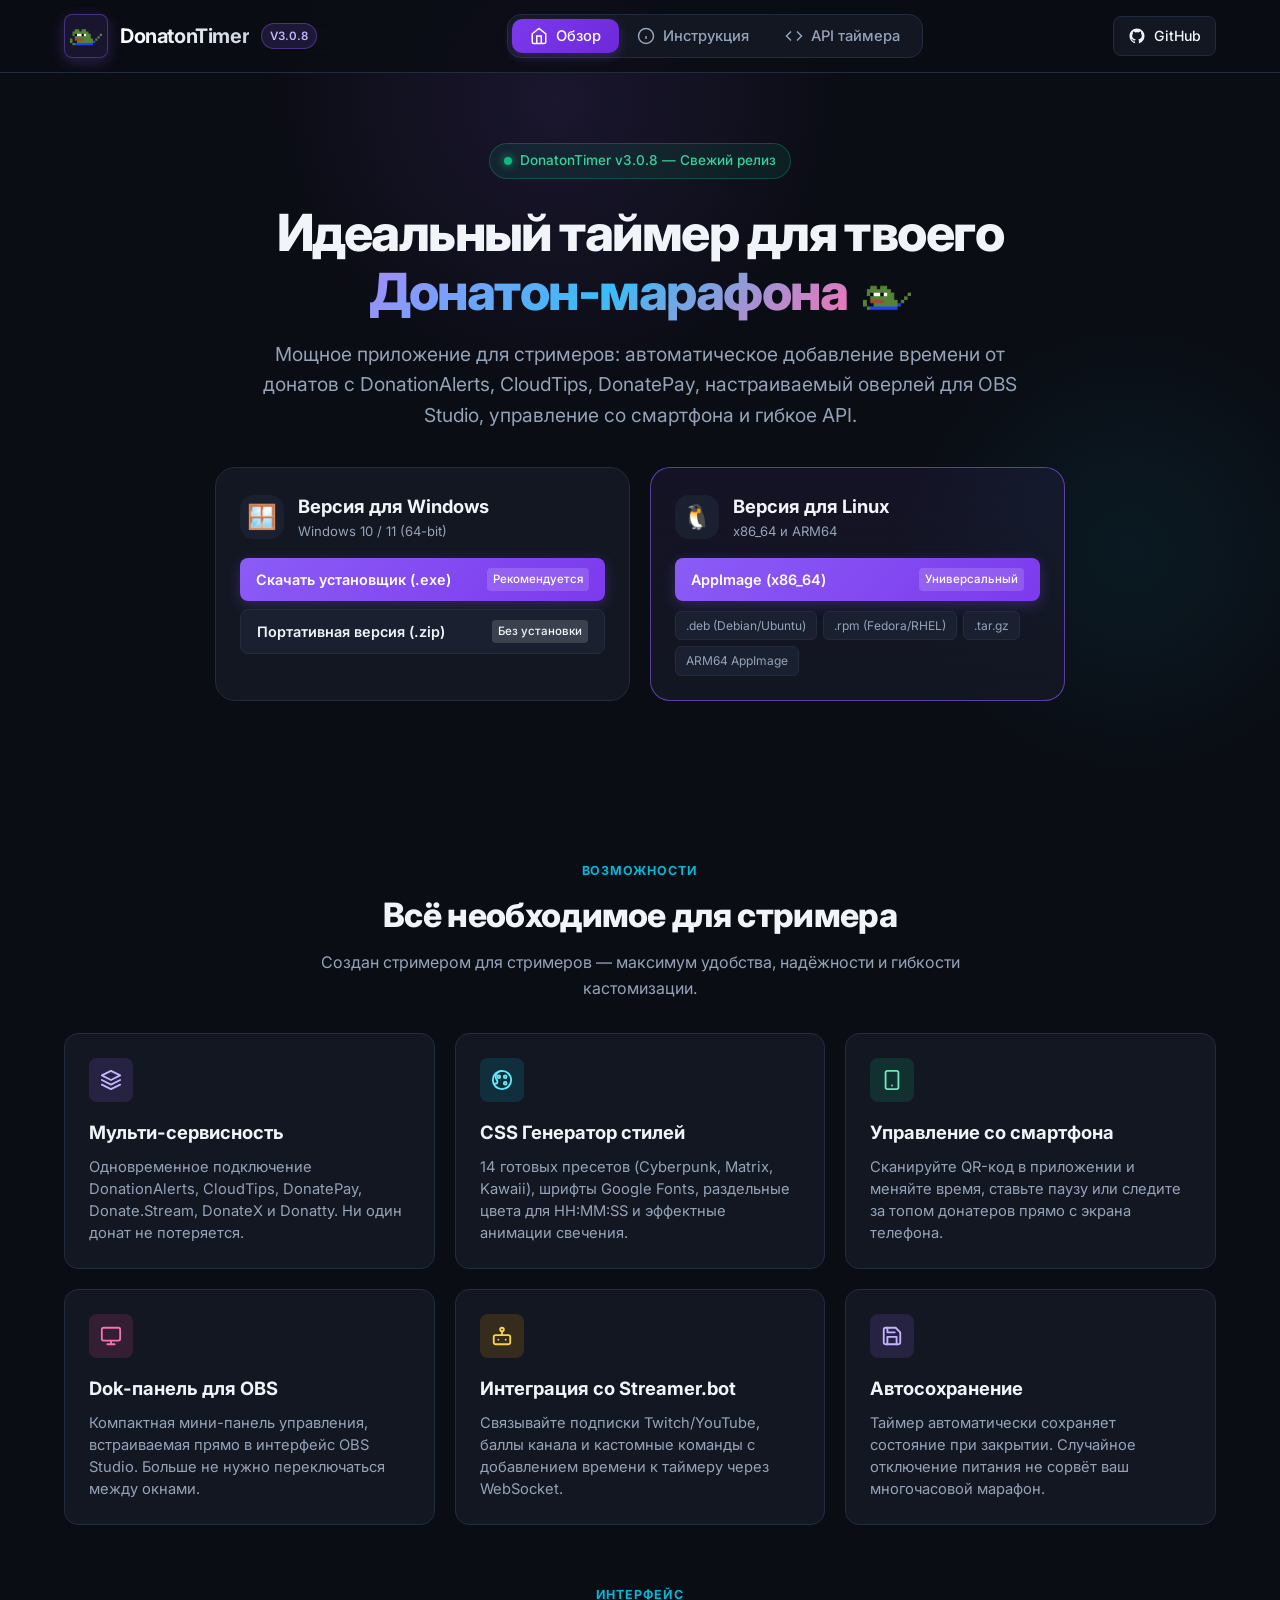
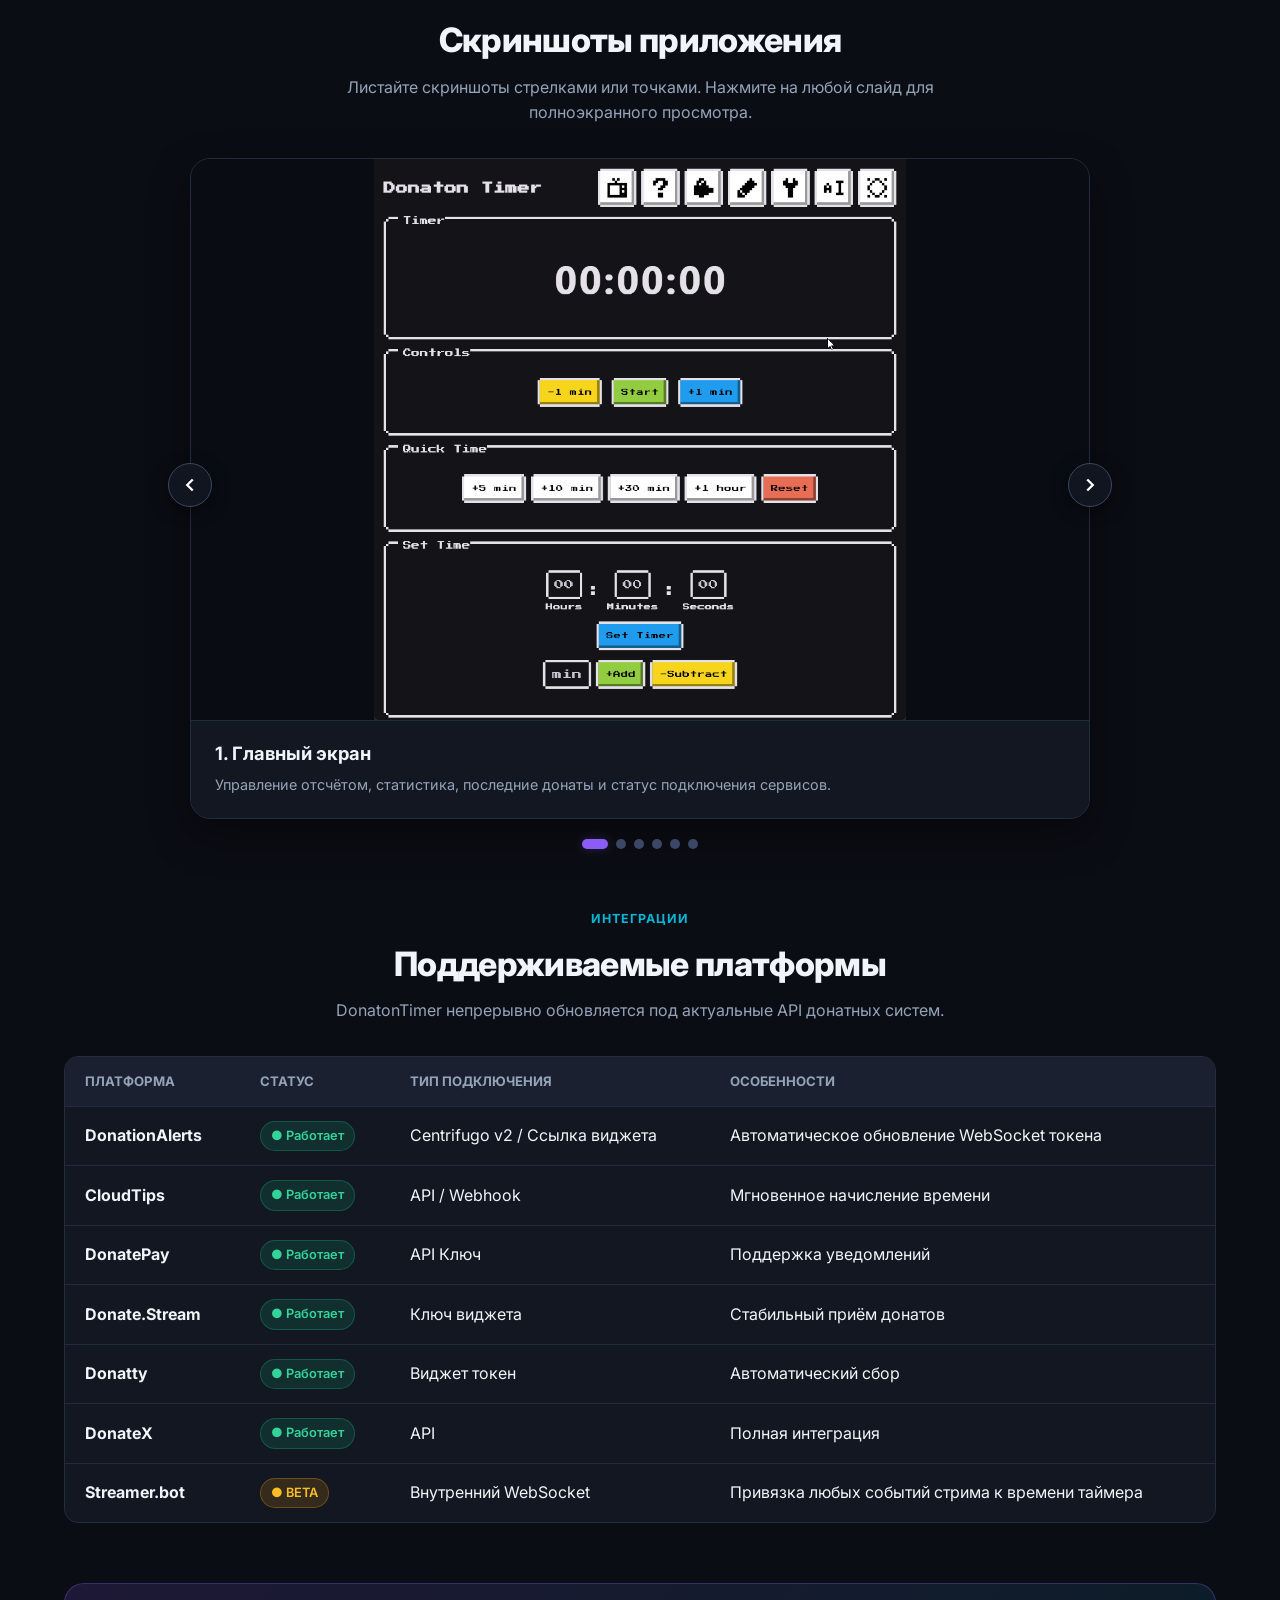
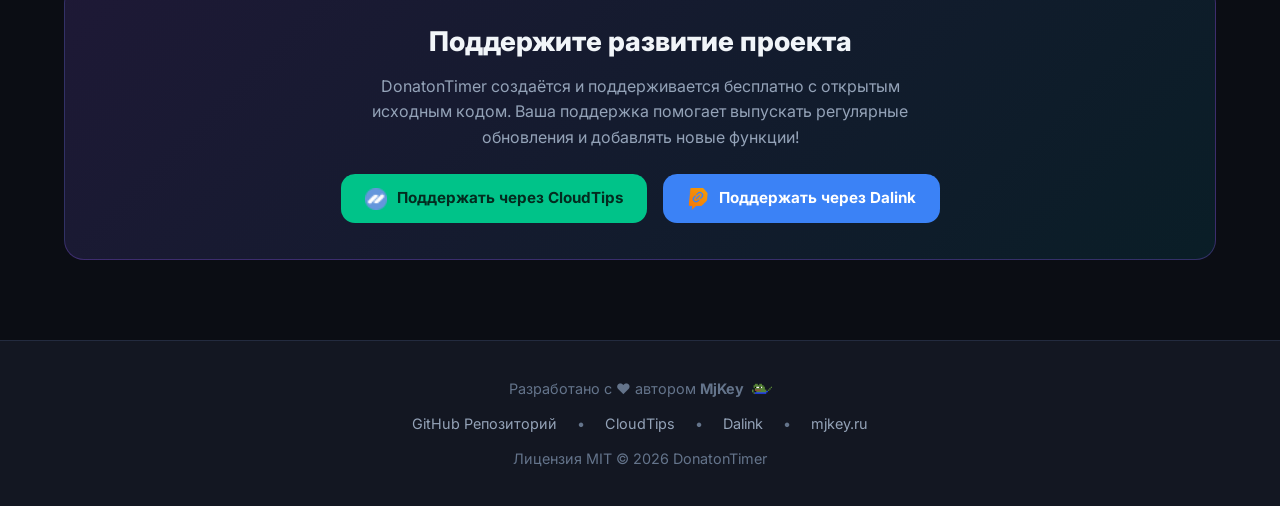
==== commit 18c82876: "feat(site): add screenshot carousel, official donate icons, PepeD logo, and dynamic GitHub release p" ====
--- a/site/index.html
+++ b/site/index.html
@@ -28,11 +28,7 @@
     <div class="header-container">
       <a href="#overview" class="logo-group">
         <div class="logo-icon-wrap">
-          <svg width="22" height="22" viewBox="0 0 24 24" fill="none" stroke="currentColor" stroke-width="2.2" stroke-linecap="round" stroke-linejoin="round">
-            <circle cx="12" cy="12" r="10"></circle>
-            <polyline points="12 6 12 12 16 14"></polyline>
-          </svg>
-          <img src="images/pepeD.gif" alt="pepeD" class="logo-pepe">
+          <img src="images/pepeD.gif" alt="pepeD" class="logo-pepe-img">
         </div>
         <div>
           <span class="brand-name">DonatonTimer</span>
@@ -77,7 +73,7 @@
       <section class="hero-section">
         <div class="hero-pill">
           <span class="hero-pill-dot"></span>
-          <span>DonatonTimer v3.0.8 — Свежий релиз с поддержкой Linux</span>
+          <span class="hero-pill-text">DonatonTimer v3.0.8 — Свежий релиз</span>
         </div>
 
         <h1 class="hero-title">
@@ -103,11 +99,11 @@
               </div>
             </div>
             <div class="download-btn-group">
-              <a href="https://github.com/MjKey/DonatonTimer/releases/download/3.0.8/DonatonTimer_v3.0.8_Setup.exe" class="dl-btn dl-btn-primary">
+              <a href="https://github.com/MjKey/DonatonTimer/releases/download/3.0.8/DonatonTimer_v3.0.8_Setup.exe" id="dl-win-setup" class="dl-btn dl-btn-primary">
                 <span>Скачать установщик (.exe)</span>
                 <span class="dl-btn-badge">Рекомендуется</span>
               </a>
-              <a href="https://github.com/MjKey/DonatonTimer/releases/download/3.0.8/DonatonTimer_v3.0.8_Portable.zip" class="dl-btn dl-btn-secondary">
+              <a href="https://github.com/MjKey/DonatonTimer/releases/download/3.0.8/DonatonTimer_v3.0.8_Portable.zip" id="dl-win-portable" class="dl-btn dl-btn-secondary">
                 <span>Портативная версия (.zip)</span>
                 <span class="dl-btn-badge">Без установки</span>
               </a>
@@ -124,16 +120,16 @@
               </div>
             </div>
             <div class="download-btn-group">
-              <a href="https://github.com/MjKey/DonatonTimer/releases/download/3.0.8/donaton_timer-linux-x86_64.AppImage" class="dl-btn dl-btn-primary">
+              <a href="https://github.com/MjKey/DonatonTimer/releases/download/3.0.8/donaton_timer-linux-x86_64.AppImage" id="dl-linux-appimage" class="dl-btn dl-btn-primary">
                 <span>AppImage (x86_64)</span>
                 <span class="dl-btn-badge">Универсальный</span>
               </a>
             </div>
             <div class="linux-formats-pills">
-              <a href="https://github.com/MjKey/DonatonTimer/releases/download/3.0.8/donaton-timer_3.0.8_amd64.deb" class="linux-pill">.deb (Debian/Ubuntu)</a>
-              <a href="https://github.com/MjKey/DonatonTimer/releases/download/3.0.8/donaton-timer-3.0.8-2.x86_64.rpm" class="linux-pill">.rpm (Fedora/RHEL)</a>
-              <a href="https://github.com/MjKey/DonatonTimer/releases/download/3.0.8/donaton_timer-linux-x86_64.tar.gz" class="linux-pill">.tar.gz</a>
-              <a href="https://github.com/MjKey/DonatonTimer/releases/download/3.0.8/donaton_timer-linux-arm64.AppImage" class="linux-pill">ARM64 AppImage</a>
+              <a href="https://github.com/MjKey/DonatonTimer/releases/download/3.0.8/donaton-timer_3.0.8_amd64.deb" id="dl-linux-deb" class="linux-pill">.deb (Debian/Ubuntu)</a>
+              <a href="https://github.com/MjKey/DonatonTimer/releases/download/3.0.8/donaton-timer-3.0.8-2.x86_64.rpm" id="dl-linux-rpm" class="linux-pill">.rpm (Fedora/RHEL)</a>
+              <a href="https://github.com/MjKey/DonatonTimer/releases/download/3.0.8/donaton_timer-linux-x86_64.tar.gz" id="dl-linux-targz" class="linux-pill">.tar.gz</a>
+              <a href="https://github.com/MjKey/DonatonTimer/releases/download/3.0.8/donaton_timer-linux-arm64.AppImage" id="dl-linux-arm64" class="linux-pill">ARM64 AppImage</a>
             </div>
           </div>
 
@@ -152,37 +148,76 @@
         <div class="features-grid">
           
           <div class="feature-card">
-            <div class="feature-icon-box icon-purple">⚡</div>
+            <div class="feature-icon-box icon-purple">
+              <svg width="22" height="22" viewBox="0 0 24 24" fill="none" stroke="currentColor" stroke-width="2" stroke-linecap="round" stroke-linejoin="round">
+                <polygon points="12 2 2 7 12 12 22 7 12 2"></polygon>
+                <polyline points="2 17 12 22 22 17"></polyline>
+                <polyline points="2 12 12 17 22 12"></polyline>
+              </svg>
+            </div>
             <h3>Мульти-сервисность</h3>
             <p>Одновременное подключение DonationAlerts, CloudTips, DonatePay, Donate.Stream, DonateX и Donatty. Ни один донат не потеряется.</p>
           </div>
 
           <div class="feature-card">
-            <div class="feature-icon-box icon-cyan">🎨</div>
+            <div class="feature-icon-box icon-cyan">
+              <svg width="22" height="22" viewBox="0 0 24 24" fill="none" stroke="currentColor" stroke-width="2" stroke-linecap="round" stroke-linejoin="round">
+                <circle cx="12" cy="12" r="10"></circle>
+                <path d="M12 2a7 7 0 0 0-7 7c0 2 2 3 2 4.5A2.5 2.5 0 0 1 4.5 16H4"></path>
+                <circle cx="8.5" cy="8.5" r="1.5"></circle>
+                <circle cx="15.5" cy="8.5" r="1.5"></circle>
+                <circle cx="15.5" cy="15.5" r="1.5"></circle>
+              </svg>
+            </div>
             <h3>CSS Генератор стилей</h3>
             <p>14 готовых пресетов (Cyberpunk, Matrix, Kawaii), шрифты Google Fonts, раздельные цвета для HH:MM:SS и эффектные анимации свечения.</p>
           </div>
 
           <div class="feature-card">
-            <div class="feature-icon-box icon-green">📱</div>
+            <div class="feature-icon-box icon-green">
+              <svg width="22" height="22" viewBox="0 0 24 24" fill="none" stroke="currentColor" stroke-width="2" stroke-linecap="round" stroke-linejoin="round">
+                <rect x="5" y="2" width="14" height="20" rx="2" ry="2"></rect>
+                <line x1="12" y1="18" x2="12.01" y2="18"></line>
+              </svg>
+            </div>
             <h3>Управление со смартфона</h3>
             <p>Сканируйте QR-код в приложении и меняйте время, ставьте паузу или следите за топом донатеров прямо с экрана телефона.</p>
           </div>
 
           <div class="feature-card">
-            <div class="feature-icon-box icon-pink">📺</div>
+            <div class="feature-icon-box icon-pink">
+              <svg width="22" height="22" viewBox="0 0 24 24" fill="none" stroke="currentColor" stroke-width="2" stroke-linecap="round" stroke-linejoin="round">
+                <rect x="2" y="3" width="20" height="14" rx="2" ry="2"></rect>
+                <line x1="8" y1="21" x2="16" y2="21"></line>
+                <line x1="12" y1="17" x2="12" y2="21"></line>
+              </svg>
+            </div>
             <h3>Dok-панель для OBS</h3>
             <p>Компактная мини-панель управления, встраиваемая прямо в интерфейс OBS Studio. Больше не нужно переключаться между окнами.</p>
           </div>
 
           <div class="feature-card">
-            <div class="feature-icon-box icon-amber">🤖</div>
+            <div class="feature-icon-box icon-amber">
+              <svg width="22" height="22" viewBox="0 0 24 24" fill="none" stroke="currentColor" stroke-width="2" stroke-linecap="round" stroke-linejoin="round">
+                <rect x="3" y="11" width="18" height="10" rx="2"></rect>
+                <circle cx="12" cy="5" r="2"></circle>
+                <path d="M12 7v4"></path>
+                <line x1="8" y1="16" x2="8" y2="16"></line>
+                <line x1="16" y1="16" x2="16" y2="16"></line>
+              </svg>
+            </div>
             <h3>Интеграция со Streamer.bot</h3>
             <p>Связывайте подписки Twitch/YouTube, баллы канала и кастомные команды с добавлением времени к таймеру через WebSocket.</p>
           </div>
 
           <div class="feature-card">
-            <div class="feature-icon-box icon-purple">💾</div>
+            <div class="feature-icon-box icon-purple">
+              <svg width="22" height="22" viewBox="0 0 24 24" fill="none" stroke="currentColor" stroke-width="2" stroke-linecap="round" stroke-linejoin="round">
+                <path d="M19 21H5a2 2 0 0 1-2-2V5a2 2 0 0 1 2-2h11l5 5v11a2 2 0 0 1-2 2z"></path>
+                <polyline points="17 21 17 13 7 13 7 21"></polyline>
+                <polyline points="7 3 7 8 15 8"></polyline>
+              </svg>
+            </div>
             <h3>Автосохранение</h3>
             <p>Таймер автоматически сохраняет состояние при закрытии. Случайное отключение питания не сорвёт ваш многочасовой марафон.</p>
           </div>
@@ -190,72 +225,121 @@
         </div>
       </section>
 
-      <!-- Screenshots Gallery -->
+      <!-- Screenshots Carousel Section -->
       <section>
         <div class="section-title-wrap">
           <div class="section-tag">Интерфейс</div>
           <h2 class="section-title">Скриншоты приложения</h2>
-          <p class="section-desc">Нажмите на любой скриншот, чтобы открыть его в полном размере.</p>
-        </div>
-
-        <div class="gallery-grid">
-          
-          <div class="gallery-card">
-            <div class="gallery-thumb-wrap">
-              <img src="images/donaton_timer_mainpage.png" alt="Главный экран DonatonTimer" loading="lazy">
-              <div class="gallery-overlay-hint">
-                <svg width="18" height="18" viewBox="0 0 24 24" fill="none" stroke="currentColor" stroke-width="2"><circle cx="11" cy="11" r="8"></circle><line x1="21" y1="21" x2="16.65" y2="16.65"></line><line x1="11" y1="8" x2="11" y2="14"></line><line x1="8" y1="11" x2="14" y2="11"></line></svg>
-                <span>Увеличить</span>
-              </div>
-            </div>
-            <div class="gallery-info">
-              <h4>Главный экран</h4>
-              <p>Управление временем, статистика, последние донаты и статус подключения.</p>
-            </div>
-          </div>
-
-          <div class="gallery-card">
-            <div class="gallery-thumb-wrap">
-              <img src="images/donaton_timer_settings.png" alt="Окно настроек DonatonTimer" loading="lazy">
-              <div class="gallery-overlay-hint">
-                <svg width="18" height="18" viewBox="0 0 24 24" fill="none" stroke="currentColor" stroke-width="2"><circle cx="11" cy="11" r="8"></circle><line x1="21" y1="21" x2="16.65" y2="16.65"></line><line x1="11" y1="8" x2="11" y2="14"></line><line x1="8" y1="11" x2="14" y2="11"></line></svg>
-                <span>Увеличить</span>
-              </div>
-            </div>
-            <div class="gallery-info">
-              <h4>Настройки сервисов</h4>
-              <p>Подключение платформ донатов, токены, курс валют и порты.</p>
-            </div>
-          </div>
-
-          <div class="gallery-card">
-            <div class="gallery-thumb-wrap">
-              <img src="images/donaton_timer_csseditor.png" alt="CSS Генератор стилей оверлея" loading="lazy">
-              <div class="gallery-overlay-hint">
-                <svg width="18" height="18" viewBox="0 0 24 24" fill="none" stroke="currentColor" stroke-width="2"><circle cx="11" cy="11" r="8"></circle><line x1="21" y1="21" x2="16.65" y2="16.65"></line><line x1="11" y1="8" x2="11" y2="14"></line><line x1="8" y1="11" x2="14" y2="11"></line></svg>
-                <span>Увеличить</span>
-              </div>
-            </div>
-            <div class="gallery-info">
-              <h4>Генератор стилей оверлея</h4>
-              <p>Выбор шрифтов, цветов, неоновых теней и анимации для OBS.</p>
-            </div>
-          </div>
-
-          <div class="gallery-card">
-            <div class="gallery-thumb-wrap">
-              <img src="images/ui-classic-dark.png" alt="Классический тёмный стиль" loading="lazy">
-              <div class="gallery-overlay-hint">
-                <svg width="18" height="18" viewBox="0 0 24 24" fill="none" stroke="currentColor" stroke-width="2"><circle cx="11" cy="11" r="8"></circle><line x1="21" y1="21" x2="16.65" y2="16.65"></line><line x1="11" y1="8" x2="11" y2="14"></line><line x1="8" y1="11" x2="14" y2="11"></line></svg>
-                <span>Увеличить</span>
-              </div>
-            </div>
-            <div class="gallery-info">
-              <h4>Классический стиль v2 (Тёмный)</h4>
-              <p>Альтернативный строгий дизайн Material Design для ценителей минимализма.</p>
-            </div>
-          </div>
-
+          <p class="section-desc">Листайте скриншоты стрелками или точками. Нажмите на любой слайд для полноэкранного просмотра.</p>
+        </div>
+
+        <div class="carousel-wrap">
+          <div class="carousel-viewport" id="carousel-viewport" tabindex="0">
+            <div class="carousel-track" id="carousel-track">
+              
+              <!-- Slide 1 -->
+              <div class="carousel-slide" data-index="0">
+                <div class="carousel-img-wrap">
+                  <img src="images/donaton_timer_mainpage.png" alt="Главный экран DonatonTimer" loading="lazy">
+                  <div class="gallery-overlay-hint">
+                    <svg width="18" height="18" viewBox="0 0 24 24" fill="none" stroke="currentColor" stroke-width="2"><circle cx="11" cy="11" r="8"></circle><line x1="21" y1="21" x2="16.65" y2="16.65"></line><line x1="11" y1="8" x2="11" y2="14"></line><line x1="8" y1="11" x2="14" y2="11"></line></svg>
+                    <span>Нажмите для увеличения</span>
+                  </div>
+                </div>
+                <div class="carousel-caption">
+                  <h4>1. Главный экран</h4>
+                  <p>Управление отсчётом, статистика, последние донаты и статус подключения сервисов.</p>
+                </div>
+              </div>
+
+              <!-- Slide 2 -->
+              <div class="carousel-slide" data-index="1">
+                <div class="carousel-img-wrap">
+                  <img src="images/donaton_timer_settings.png" alt="Окно настроек DonatonTimer" loading="lazy">
+                  <div class="gallery-overlay-hint">
+                    <svg width="18" height="18" viewBox="0 0 24 24" fill="none" stroke="currentColor" stroke-width="2"><circle cx="11" cy="11" r="8"></circle><line x1="21" y1="21" x2="16.65" y2="16.65"></line><line x1="11" y1="8" x2="11" y2="14"></line><line x1="8" y1="11" x2="14" y2="11"></line></svg>
+                    <span>Нажмите для увеличения</span>
+                  </div>
+                </div>
+                <div class="carousel-caption">
+                  <h4>2. Настройки сервисов</h4>
+                  <p>Подключение платформ донатов, токены, курс валют и параметры оповещений.</p>
+                </div>
+              </div>
+
+              <!-- Slide 3 (New Screenshot) -->
+              <div class="carousel-slide" data-index="2">
+                <div class="carousel-img-wrap">
+                  <img src="images/donaton_timer_timer_settings.png" alt="Настройки таймера и портов" loading="lazy">
+                  <div class="gallery-overlay-hint">
+                    <svg width="18" height="18" viewBox="0 0 24 24" fill="none" stroke="currentColor" stroke-width="2"><circle cx="11" cy="11" r="8"></circle><line x1="21" y1="21" x2="16.65" y2="16.65"></line><line x1="11" y1="8" x2="11" y2="14"></line><line x1="8" y1="11" x2="14" y2="11"></line></svg>
+                    <span>Нажмите для увеличения</span>
+                  </div>
+                </div>
+                <div class="carousel-caption">
+                  <h4>3. Параметры таймера и порты</h4>
+                  <p>Минут за сумму, режим фиксированного времени, убавление и порты HTTP/WebSocket.</p>
+                </div>
+              </div>
+
+              <!-- Slide 4 -->
+              <div class="carousel-slide" data-index="3">
+                <div class="carousel-img-wrap">
+                  <img src="images/donaton_timer_csseditor.png" alt="CSS Генератор стилей оверлея" loading="lazy">
+                  <div class="gallery-overlay-hint">
+                    <svg width="18" height="18" viewBox="0 0 24 24" fill="none" stroke="currentColor" stroke-width="2"><circle cx="11" cy="11" r="8"></circle><line x1="21" y1="21" x2="16.65" y2="16.65"></line><line x1="11" y1="8" x2="11" y2="14"></line><line x1="8" y1="11" x2="14" y2="11"></line></svg>
+                    <span>Нажмите для увеличения</span>
+                  </div>
+                </div>
+                <div class="carousel-caption">
+                  <h4>4. Генератор стилей оверлея</h4>
+                  <p>Выбор шрифтов Google Fonts, цветов HH:MM:SS, неоновых теней и анимации для OBS.</p>
+                </div>
+              </div>
+
+              <!-- Slide 5 -->
+              <div class="carousel-slide" data-index="4">
+                <div class="carousel-img-wrap">
+                  <img src="images/ui-classic-dark.png" alt="Классический тёмный стиль v2" loading="lazy">
+                  <div class="gallery-overlay-hint">
+                    <svg width="18" height="18" viewBox="0 0 24 24" fill="none" stroke="currentColor" stroke-width="2"><circle cx="11" cy="11" r="8"></circle><line x1="21" y1="21" x2="16.65" y2="16.65"></line><line x1="11" y1="8" x2="11" y2="14"></line><line x1="8" y1="11" x2="14" y2="11"></line></svg>
+                    <span>Нажмите для увеличения</span>
+                  </div>
+                </div>
+                <div class="carousel-caption">
+                  <h4>5. Классический стиль v2 (Тёмный)</h4>
+                  <p>Альтернативный строгий дизайн Material Design для любителей минимализма.</p>
+                </div>
+              </div>
+
+              <!-- Slide 6 -->
+              <div class="carousel-slide" data-index="5">
+                <div class="carousel-img-wrap">
+                  <img src="images/ui-appearance-classic.png" alt="Классический светлый стиль v2" loading="lazy">
+                  <div class="gallery-overlay-hint">
+                    <svg width="18" height="18" viewBox="0 0 24 24" fill="none" stroke="currentColor" stroke-width="2"><circle cx="11" cy="11" r="8"></circle><line x1="21" y1="21" x2="16.65" y2="16.65"></line><line x1="11" y1="8" x2="11" y2="14"></line><line x1="8" y1="11" x2="14" y2="11"></line></svg>
+                    <span>Нажмите для увеличения</span>
+                  </div>
+                </div>
+                <div class="carousel-caption">
+                  <h4>6. Классический стиль v2 (Светлый)</h4>
+                  <p>Светлая тема оформления для комфортной работы при дневном освещении.</p>
+                </div>
+              </div>
+
+            </div>
+          </div>
+
+          <!-- Controls -->
+          <button class="carousel-nav-btn prev" id="carousel-prev" aria-label="Предыдущий слайд">
+            <svg width="22" height="22" viewBox="0 0 24 24" fill="none" stroke="currentColor" stroke-width="2.5"><polyline points="15 18 9 12 15 6"></polyline></svg>
+          </button>
+          <button class="carousel-nav-btn next" id="carousel-next" aria-label="Следующий слайд">
+            <svg width="22" height="22" viewBox="0 0 24 24" fill="none" stroke="currentColor" stroke-width="2.5"><polyline points="9 18 15 12 9 6"></polyline></svg>
+          </button>
+
+          <!-- Dots -->
+          <div class="carousel-dots" id="carousel-dots"></div>
         </div>
       </section>
 
@@ -331,10 +415,12 @@
         <p>DonatonTimer создаётся и поддерживается бесплатно с открытым исходным кодом. Ваша поддержка помогает выпускать регулярные обновления и добавлять новые функции!</p>
         <div class="support-links">
           <a href="https://pay.cloudtips.ru/p/cf634f74" target="_blank" rel="noopener" class="btn-donate btn-cloudtips">
-            <span>💚 Поддержать через CloudTips</span>
+            <img src="images/cloudtips_icon.ico" class="btn-donate-icon" alt="CloudTips">
+            <span>Поддержать через CloudTips</span>
           </a>
           <a href="https://dalink.to/mjk3y" target="_blank" rel="noopener" class="btn-donate btn-dalink">
-            <span>💙 Поддержать через Dalink</span>
+            <img src="images/dalink_icon.png" class="btn-donate-icon" alt="Dalink">
+            <span>Поддержать через Dalink</span>
           </a>
         </div>
       </section>
@@ -365,7 +451,7 @@
             <li>Нажмите кнопку <strong>Старт</strong> для проверки отсчёта.</li>
           </ol>
           <div class="alert-note">
-            При первом запуске Windows Defender или SmartScreen может показать предупреждение о новом исполняемом файле — нажмите «Подробнее» $\rightarrow$ «Выполнить в любом случае».
+            При первом запуске Windows Defender или SmartScreen может показать предупреждение о новом исполняемом файле — нажмите «Подробнее» → «Выполнить в любом случае».
           </div>
         </div>
 
@@ -415,7 +501,7 @@
           </div>
           <p>Вы можете управлять таймером прямо из окна OBS без необходимости сворачивать игру или стрим:</p>
           <ol>
-            <li>В верхнем меню OBS Studio выберите <strong>Вид</strong> $\rightarrow$ <strong>Dok-панели</strong> $\rightarrow$ <strong>Пользовательские dok-панели браузера</strong>.</li>
+            <li>В верхнем меню OBS Studio выберите <strong>Вид</strong> → <strong>Dok-панели</strong> → <strong>Пользовательские dok-панели браузера</strong>.</li>
             <li>В столбце «Имя» введите, например: <code>Донатон Таймер</code>.</li>
             <li>В столбце «URL-адрес» введите:
               <div class="code-block">
@@ -450,9 +536,9 @@
           </div>
           <p>Привязывайте платные подписки, баллы канала и события чата к прибавлению времени:</p>
           <ol>
-            <li>В программе <strong>Streamer.bot</strong> перейдите в <code>Servers/Clients</code> $\rightarrow$ <code>WebSocket Server</code> и включите <strong>Auto Start</strong> (по умолчанию порт <code>8080</code>).</li>
-            <li>В DonatonTimer откройте <strong>Настройки</strong> $\rightarrow$ <strong>Streamer.bot</strong>, укажите адрес <code>ws://127.0.0.1:8080/</code> и включите сервис.</li>
-            <li>Нажмите <strong>Добавить привязку</strong>: выберите платформу (Twitch/YouTube), тип события (Sub / Gift / Points) и эквивалент в рублях.</li>
+            <li>В программе <strong>Streamer.bot</strong> перейдите в <code>Servers/Clients</code> → <code>WebSocket Server</code> и включите <strong>Auto Start</strong> (по умолчанию порт <code>8080</code>).</li>
+            <li>В DonatonTimer откройте <strong>Настройки</strong> → <strong>Streamer.bot</strong>, укажите адрес <code>ws://127.0.0.1:8080/</code> и включите сервис.</li>
+            <li>Нажмите <strong>Добавить привязку</strong>: выберите платформу (Twitch/YouTube), тип события (Sub / Gift / Points) → эквивалент в рублях.</li>
           </ol>
         </div>
 
--- a/site/css/style.css
+++ b/site/css/style.css
@@ -99,24 +99,27 @@
 }
 
 .logo-icon-wrap {
-  position: relative;
-  width: 38px;
-  height: 38px;
-  background: linear-gradient(135deg, #8b5cf6, #06b6d4);
+  width: 44px;
+  height: 44px;
+  background: rgba(139, 92, 246, 0.12);
+  border: 1px solid rgba(139, 92, 246, 0.4);
   border-radius: var(--radius-sm);
   display: flex;
   align-items: center;
   justify-content: center;
   box-shadow: 0 4px 14px var(--accent-purple-glow);
-}
-
-.logo-pepe {
-  position: absolute;
-  top: -8px;
-  right: -8px;
-  width: 24px;
-  height: 24px;
-  filter: drop-shadow(0 2px 4px rgba(0,0,0,0.5));
+  transition: var(--transition);
+}
+
+.logo-group:hover .logo-icon-wrap {
+  transform: scale(1.06);
+  border-color: var(--accent-purple);
+}
+
+.logo-pepe-img {
+  width: 32px;
+  height: 32px;
+  object-fit: contain;
 }
 
 .brand-name {
@@ -480,7 +483,6 @@
   display: flex;
   align-items: center;
   justify-content: center;
-  font-size: 1.4rem;
   margin-bottom: 16px;
 }
 
@@ -502,78 +504,156 @@
   line-height: 1.5;
 }
 
-/* SCREENSHOTS GALLERY */
-.gallery-grid {
-  display: grid;
-  grid-template-columns: repeat(auto-fit, minmax(320px, 1fr));
-  gap: 24px;
-}
-
-.gallery-card {
+/* CAROUSEL SECTION */
+.carousel-wrap {
+  position: relative;
+  max-width: 900px;
+  margin: 0 auto;
+}
+
+.carousel-viewport {
+  overflow: hidden;
+  border-radius: var(--radius-lg);
+  border: 1px solid var(--border-color);
   background: var(--bg-card);
-  border: 1px solid var(--border-color);
-  border-radius: var(--radius-md);
+  box-shadow: 0 16px 40px rgba(0, 0, 0, 0.4);
+}
+
+.carousel-track {
+  display: flex;
+  transition: transform 0.45s cubic-bezier(0.16, 1, 0.3, 1);
+  will-change: transform;
+}
+
+.carousel-slide {
+  min-width: 100%;
+  box-sizing: border-box;
+  display: flex;
+  flex-direction: column;
+  cursor: pointer;
+}
+
+.carousel-img-wrap {
+  position: relative;
+  width: 100%;
+  aspect-ratio: 16 / 10;
+  background: #090c13;
+  display: flex;
+  align-items: center;
+  justify-content: center;
   overflow: hidden;
-  cursor: pointer;
-  transition: var(--transition);
-}
-
-.gallery-card:hover {
-  border-color: var(--accent-purple);
+}
+
+.carousel-img-wrap img {
+  max-width: 100%;
+  max-height: 100%;
+  object-fit: contain;
+  transition: transform 0.3s ease;
+}
+
+.carousel-slide:hover .carousel-img-wrap img {
   transform: scale(1.02);
-  box-shadow: 0 10px 30px rgba(0, 0, 0, 0.4);
-}
-
-.gallery-thumb-wrap {
-  position: relative;
-  overflow: hidden;
-  aspect-ratio: 16 / 9;
-  background: #000;
-}
-
-.gallery-thumb-wrap img {
-  width: 100%;
-  height: 100%;
-  object-fit: cover;
-  transition: transform 0.3s ease;
-}
-
-.gallery-card:hover img {
-  transform: scale(1.04);
 }
 
 .gallery-overlay-hint {
   position: absolute;
   inset: 0;
-  background: rgba(11, 13, 20, 0.6);
+  background: rgba(11, 13, 20, 0.45);
   display: flex;
   align-items: center;
   justify-content: center;
   opacity: 0;
   transition: opacity 0.2s ease;
-  font-size: 0.88rem;
+  font-size: 0.9rem;
   font-weight: 600;
   color: #fff;
-  gap: 6px;
-}
-
-.gallery-card:hover .gallery-overlay-hint {
+  gap: 8px;
+}
+
+.carousel-slide:hover .gallery-overlay-hint {
   opacity: 1;
 }
 
-.gallery-info {
-  padding: 16px;
-}
-
-.gallery-info h4 {
-  font-size: 1rem;
+.carousel-caption {
+  padding: 18px 24px 22px;
+  background: var(--bg-card);
+  border-top: 1px solid var(--border-color);
+}
+
+.carousel-caption h4 {
+  font-size: 1.15rem;
   font-weight: 700;
   margin-bottom: 4px;
-}
-
-.gallery-info p {
-  font-size: 0.84rem;
-  color: var(--text-muted);
+  color: var(--text-main);
+}
+
+.carousel-caption p {
+  font-size: 0.9rem;
+  color: var(--text-muted);
+}
+
+/* Carousel Navigation Buttons */
+.carousel-nav-btn {
+  position: absolute;
+  top: calc(50% - 40px);
+  width: 44px;
+  height: 44px;
+  border-radius: 50%;
+  background: rgba(19, 23, 34, 0.88);
+  border: 1px solid var(--border-highlight);
+  color: #fff;
+  display: flex;
+  align-items: center;
+  justify-content: center;
+  cursor: pointer;
+  backdrop-filter: blur(8px);
+  transition: var(--transition);
+  z-index: 10;
+  box-shadow: 0 4px 16px rgba(0, 0, 0, 0.5);
+}
+
+.carousel-nav-btn:hover {
+  background: var(--accent-purple);
+  border-color: var(--accent-purple);
+  transform: scale(1.1);
+}
+
+.carousel-nav-btn.prev {
+  left: -22px;
+}
+
+.carousel-nav-btn.next {
+  right: -22px;
+}
+
+.carousel-dots {
+  display: flex;
+  justify-content: center;
+  align-items: center;
+  gap: 8px;
+  margin-top: 20px;
+}
+
+.carousel-dot {
+  width: 10px;
+  height: 10px;
+  border-radius: 50%;
+  background: var(--border-highlight);
+  border: none;
+  cursor: pointer;
+  transition: var(--transition);
+  padding: 0;
+}
+
+.carousel-dot:hover {
+  background: var(--text-muted);
+}
+
+.carousel-dot.active {
+  width: 26px;
+  border-radius: 12px;
+  background: var(--accent-purple);
+  box-shadow: 0 0 10px var(--accent-purple-glow);
 }
 
 /* SERVICES STATUS TABLE */
@@ -671,6 +751,13 @@
   display: inline-flex;
   align-items: center;
   gap: 10px;
+}
+
+.btn-donate-icon {
+  width: 22px;
+  height: 22px;
+  border-radius: 4px;
+  object-fit: contain;
 }
 
 .btn-cloudtips {
@@ -983,6 +1070,14 @@
   .hero-description {
     font-size: 1rem;
   }
+
+  .carousel-nav-btn.prev {
+    left: 8px;
+  }
+
+  .carousel-nav-btn.next {
+    right: 8px;
+  }
 }
 
 @media (max-width: 520px) {
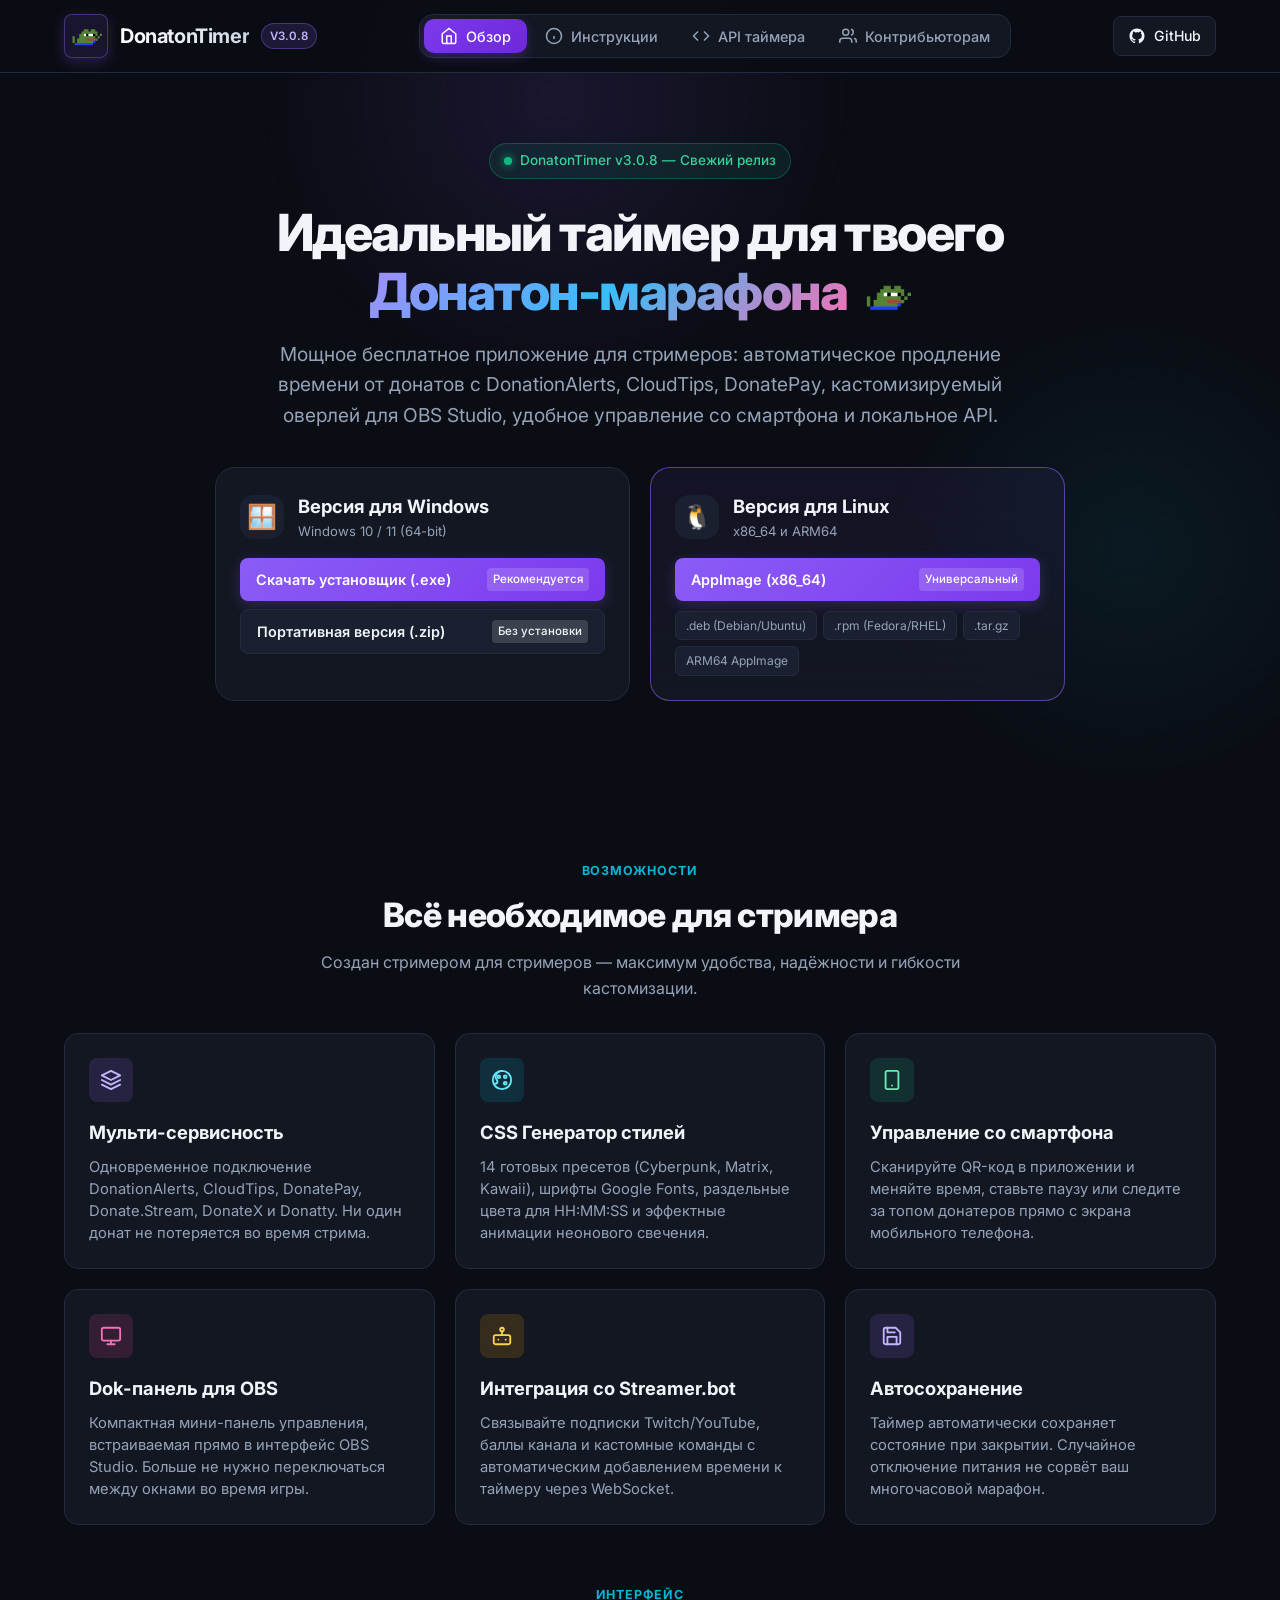
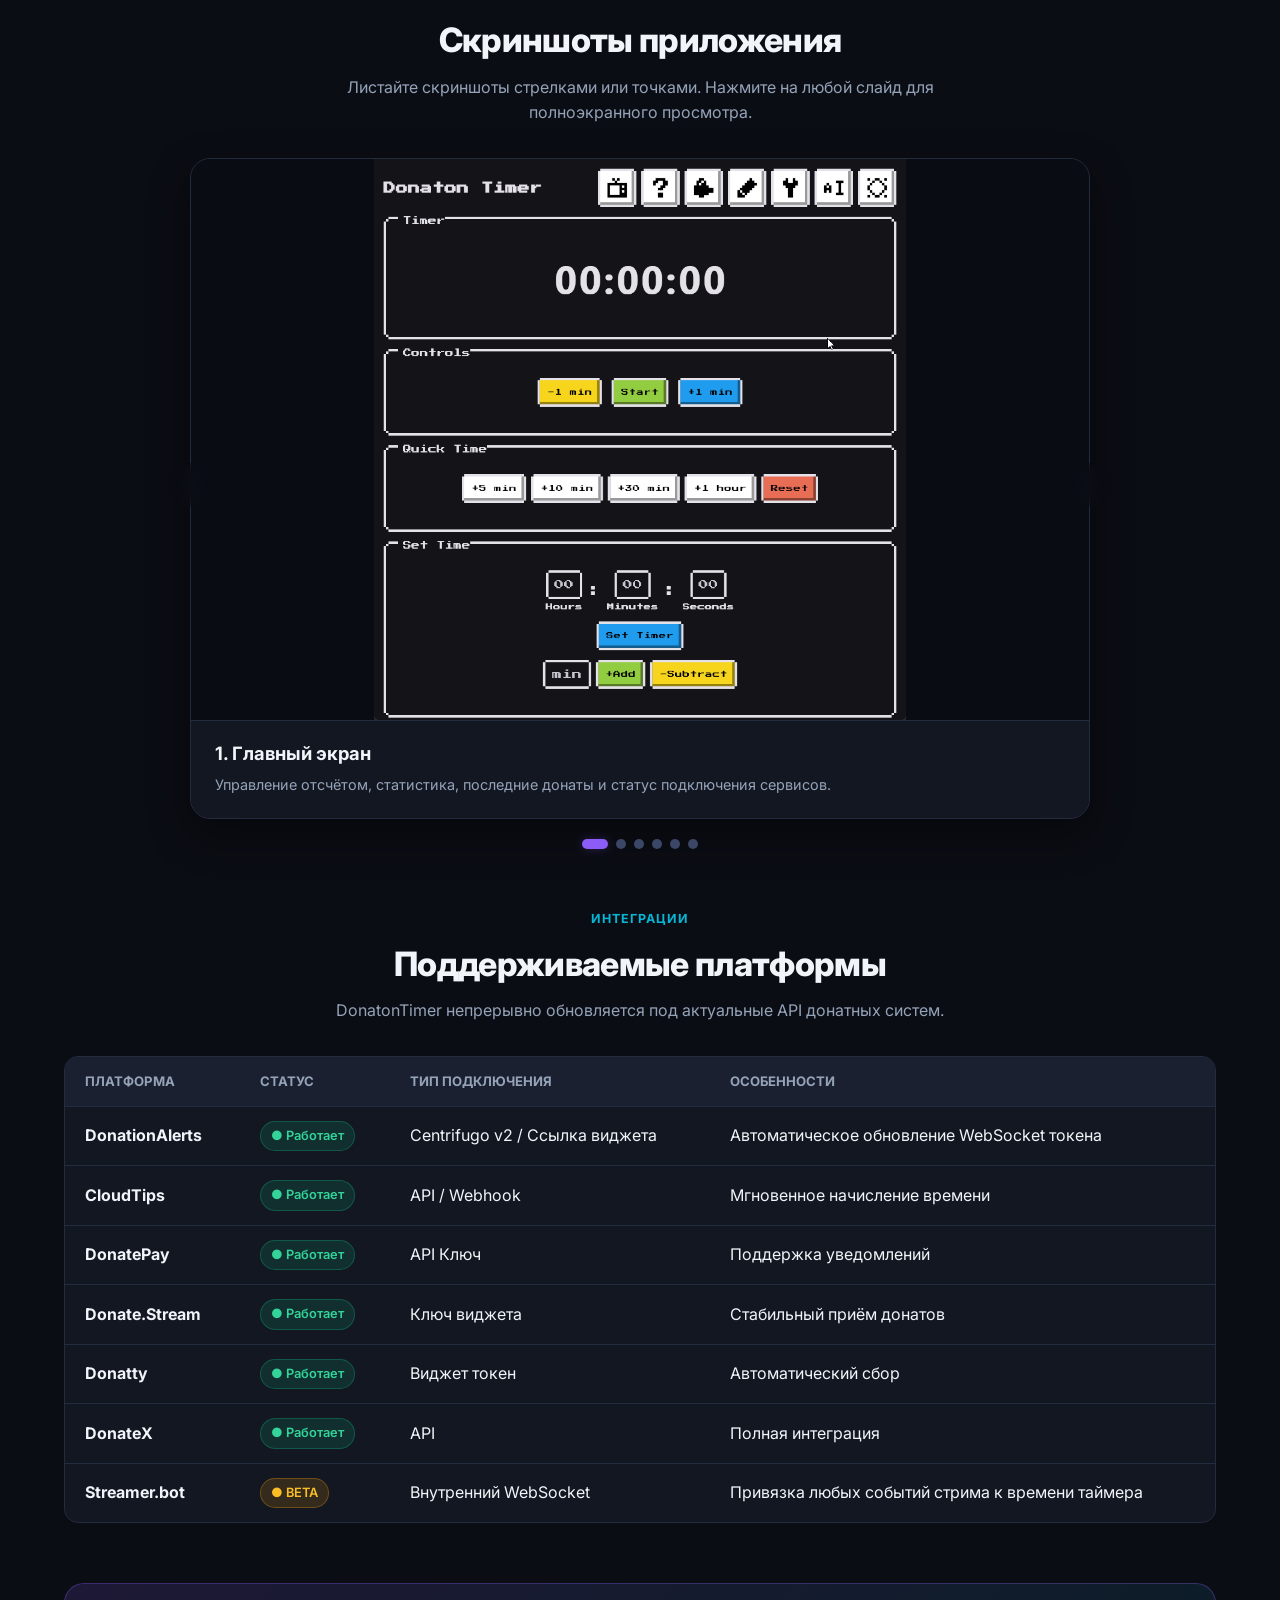
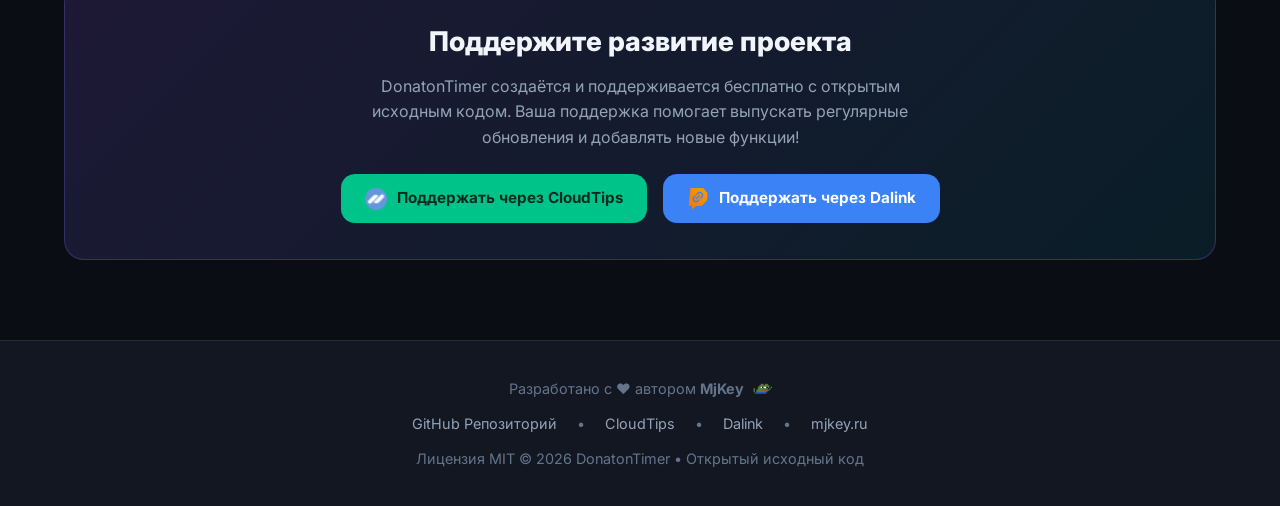
==== commit 0c48c38d: "feat(site): add comprehensive SEO, schema.org microdata, sitemap, robots.txt, detailed guides for al" ====
--- a/site/index.html
+++ b/site/index.html
@@ -3,16 +3,99 @@
 <head>
   <meta charset="UTF-8">
   <meta name="viewport" content="width=device-width, initial-scale=1.0">
-  <title>DonatonTimer — Таймер для донатона на стриме | MjKey</title>
-  <meta name="description" content="DonatonTimer — удобный и функциональный таймер для донатона на стримах с поддержкой DonationAlerts, CloudTips, DonatePay, кастомизацией стилей и OBS оверлеем.">
+  
+  <!-- Primary Meta Tags -->
+  <title>DonatonTimer — Таймер для донатона на стриме | Скачать для OBS Studio (Windows, Linux)</title>
+  <meta name="title" content="DonatonTimer — Таймер для донатона на стриме | Скачать для OBS Studio (Windows, Linux)">
+  <meta name="description" content="Бесплатный и функциональный таймер для донатона на стриме. Поддержка DonationAlerts (Centrifugo v2), CloudTips, DonatePay, настраиваемый оверлей для OBS Studio, управление со смартфона, CSS-генератор стилей. Скачать для Windows и Linux.">
+  <meta name="keywords" content="таймер для донатона, донатон таймер, donatontimer, таймер для стрима, obs оверлей таймер, donationalerts таймер, таймер со сбором донатов, виджет таймера obs, cloudtips таймер, donatepay таймер, стрим таймер, обратный отсчет донатон, timer obs">
+  <meta name="author" content="MjKey">
+  <meta name="robots" content="index, follow">
+  <link rel="canonical" href="https://timer.mjkey.ru/">
   <link rel="icon" type="image/x-icon" href="images/app_icon.ico">
   
-  <!-- Open Graph -->
+  <!-- Open Graph / Facebook -->
+  <meta property="og:type" content="website">
+  <meta property="og:url" content="https://timer.mjkey.ru/">
+  <meta property="og:site_name" content="DonatonTimer">
   <meta property="og:title" content="DonatonTimer — Таймер для донатона на стриме">
-  <meta property="og:description" content="Управляй временем стрима через донаты с оверлеем для OBS, поддержкой DonationAlerts, CloudTips, мобильным управлением и кастомным API.">
+  <meta property="og:description" content="Управляй временем стрима через донаты с оверлеем для OBS, поддержкой DonationAlerts, CloudTips, мобильным управлением по QR-коду и кастомным API.">
   <meta property="og:image" content="https://timer.mjkey.ru/images/donaton_timer_mainpage.png">
-  <meta property="og:url" content="https://timer.mjkey.ru/">
-  <meta property="og:type" content="website">
+  <meta property="og:image:width" content="1280">
+  <meta property="og:image:height" content="720">
+  <meta property="og:locale" content="ru_RU">
+
+  <!-- Twitter -->
+  <meta name="twitter:card" content="summary_large_image">
+  <meta name="twitter:url" content="https://timer.mjkey.ru/">
+  <meta name="twitter:title" content="DonatonTimer — Таймер для донатона на стриме">
+  <meta name="twitter:description" content="Бесплатный таймер для донатонов на стриме: DonationAlerts, CloudTips, OBS оверлей, управление с телефона.">
+  <meta name="twitter:image" content="https://timer.mjkey.ru/images/donaton_timer_mainpage.png">
+
+  <!-- Schema.org Microdata: SoftwareApplication & FAQPage -->
+  <script type="application/ld+json">
+  {
+    "@context": "https://schema.org",
+    "@graph": [
+      {
+        "@type": "SoftwareApplication",
+        "name": "DonatonTimer",
+        "operatingSystem": "Windows 10, Windows 11, Linux",
+        "applicationCategory": "MultimediaApplication",
+        "offers": {
+          "@type": "Offer",
+          "price": "0",
+          "priceCurrency": "RUB"
+        },
+        "description": "Бесплатное приложение для управления таймером донатона на стриме с интеграцией DonationAlerts, CloudTips, DonatePay, оверлеем для OBS Studio и управлением со смартфона.",
+        "downloadUrl": "https://github.com/MjKey/DonatonTimer/releases/latest",
+        "softwareVersion": "3.0.8",
+        "author": {
+          "@type": "Person",
+          "name": "MjKey",
+          "url": "https://mjkey.ru"
+        }
+      },
+      {
+        "@type": "FAQPage",
+        "mainEntity": [
+          {
+            "@type": "Question",
+            "name": "Как подключить оверлей таймера в OBS Studio?",
+            "acceptedAnswer": {
+              "@type": "Answer",
+              "text": "В OBS Studio добавьте источник «Браузер» (Browser Source) и в поле URL вставьте http://127.0.0.1:7575/timer с размерами 600x180. Таймер автоматически отобразится на прозрачном фоне."
+            }
+          },
+          {
+            "@type": "Question",
+            "name": "Какие платформы донатов поддерживает DonatonTimer?",
+            "acceptedAnswer": {
+              "@type": "Answer",
+              "text": "Поддерживаются DonationAlerts (актуальный протокол Centrifugo v2), CloudTips, DonatePay, Donate.Stream, Donatty, DonateX и Streamer.bot одновременно."
+            }
+          },
+          {
+            "@type": "Question",
+            "name": "Можно ли управлять таймером со смартфона?",
+            "acceptedAnswer": {
+              "@type": "Answer",
+              "text": "Да, нажмите кнопку QR-код на панели приложения, отсканируйте камерой смартфона в той же Wi-Fi сети и откройте мобильную панель управления без необходимости сворачивать игру."
+            }
+          },
+          {
+            "@type": "Question",
+            "name": "Бесплатен ли DonatonTimer?",
+            "acceptedAnswer": {
+              "@type": "Answer",
+              "text": "Да, DonatonTimer полностью бесплатен и имеет открытый исходный код под лицензией MIT."
+            }
+          }
+        ]
+      }
+    ]
+  }
+  </script>
 
   <!-- Google Fonts: Inter & JetBrains Mono -->
   <link rel="preconnect" href="https://fonts.googleapis.com">
@@ -26,7 +109,7 @@
   <!-- Site Header -->
   <header class="site-header">
     <div class="header-container">
-      <a href="#overview" class="logo-group">
+      <a href="#overview" class="logo-group" aria-label="DonatonTimer Главная">
         <div class="logo-icon-wrap">
           <img src="images/pepeD.gif" alt="pepeD" class="logo-pepe-img">
         </div>
@@ -37,23 +120,27 @@
       </a>
 
       <!-- Navigation Tabs -->
-      <nav class="nav-tabs" aria-label="Вкладки">
+      <nav class="nav-tabs" aria-label="Навигация по разделам">
         <button class="tab-btn active" data-tab="overview">
           <svg width="18" height="18" viewBox="0 0 24 24" fill="none" stroke="currentColor" stroke-width="2"><path d="M3 9l9-7 9 7v11a2 2 0 0 1-2 2H5a2 2 0 0 1-2-2z"></path><polyline points="9 22 9 12 15 12 15 22"></polyline></svg>
           <span>Обзор</span>
         </button>
         <button class="tab-btn" data-tab="instructions">
           <svg width="18" height="18" viewBox="0 0 24 24" fill="none" stroke="currentColor" stroke-width="2"><circle cx="12" cy="12" r="10"></circle><line x1="12" y1="16" x2="12" y2="12"></line><line x1="12" y1="8" x2="12.01" y2="8"></line></svg>
-          <span>Инструкция</span>
+          <span>Инструкции</span>
         </button>
         <button class="tab-btn" data-tab="api">
           <svg width="18" height="18" viewBox="0 0 24 24" fill="none" stroke="currentColor" stroke-width="2"><polyline points="16 18 22 12 16 6"></polyline><polyline points="8 6 2 12 8 18"></polyline></svg>
           <span>API таймера</span>
         </button>
+        <button class="tab-btn" data-tab="contributors">
+          <svg width="18" height="18" viewBox="0 0 24 24" fill="none" stroke="currentColor" stroke-width="2"><path d="M17 21v-2a4 4 0 0 0-4-4H5a4 4 0 0 0-4 4v2"></path><circle cx="9" cy="7" r="4"></circle><path d="M23 21v-2a4 4 0 0 0-3-3.87"></path><path d="M16 3.13a4 4 0 0 1 0 7.75"></path></svg>
+          <span>Контрибьюторам</span>
+        </button>
       </nav>
 
       <div class="header-actions">
-        <a href="https://github.com/MjKey/DonatonTimer" target="_blank" rel="noopener" class="btn-github" title="Репозиторий на GitHub">
+        <a href="https://github.com/MjKey/DonatonTimer" target="_blank" rel="noopener" class="btn-github" title="Открыть репозиторий проекта на GitHub">
           <svg width="18" height="18" viewBox="0 0 24 24" fill="currentColor">
             <path fill-rule="evenodd" clip-rule="evenodd" d="M12 2C6.477 2 2 6.484 2 12.017c0 4.425 2.865 8.18 6.839 9.504.5.092.682-.217.682-.483 0-.237-.008-.868-.013-1.703-2.782.605-3.369-1.343-3.369-1.343-.454-1.158-1.11-1.466-1.11-1.466-.908-.62.069-.608.069-.608 1.003.07 1.53 1.032 1.53 1.032.892 1.53 2.341 1.088 2.91.832.092-.647.35-1.088.636-1.338-2.22-.253-4.555-1.113-4.555-4.951 0-1.093.39-1.988 1.029-2.688-.103-.253-.446-1.272.098-2.65 0 0 .84-.27 2.75 1.026A9.564 9.564 0 0112 6.844c.85.004 1.705.115 2.504.337 1.909-1.296 2.747-1.027 2.747-1.027.546 1.379.202 2.398.1 2.651.64.7 1.028 1.595 1.028 2.688 0 3.848-2.339 4.695-4.566 4.943.359.309.678.92.678 1.855 0 1.338-.012 2.419-.012 2.747 0 .268.18.58.688.482A10.019 10.019 0 0022 12.017C22 6.484 17.522 2 12 2z"></path>
           </svg>
@@ -83,10 +170,10 @@
         </h1>
 
         <p class="hero-description">
-          Мощное приложение для стримеров: автоматическое добавление времени от донатов с DonationAlerts, CloudTips, DonatePay, настраиваемый оверлей для OBS Studio, управление со смартфона и гибкое API.
+          Мощное бесплатное приложение для стримеров: автоматическое продление времени от донатов с DonationAlerts, CloudTips, DonatePay, кастомизируемый оверлей для OBS Studio, удобное управление со смартфона и локальное API.
         </p>
 
-        <!-- Download Cards -->
+        <!-- Download Cards Grid -->
         <div class="download-grid">
           
           <!-- Windows Card -->
@@ -156,7 +243,7 @@
               </svg>
             </div>
             <h3>Мульти-сервисность</h3>
-            <p>Одновременное подключение DonationAlerts, CloudTips, DonatePay, Donate.Stream, DonateX и Donatty. Ни один донат не потеряется.</p>
+            <p>Одновременное подключение DonationAlerts, CloudTips, DonatePay, Donate.Stream, DonateX и Donatty. Ни один донат не потеряется во время стрима.</p>
           </div>
 
           <div class="feature-card">
@@ -170,7 +257,7 @@
               </svg>
             </div>
             <h3>CSS Генератор стилей</h3>
-            <p>14 готовых пресетов (Cyberpunk, Matrix, Kawaii), шрифты Google Fonts, раздельные цвета для HH:MM:SS и эффектные анимации свечения.</p>
+            <p>14 готовых пресетов (Cyberpunk, Matrix, Kawaii), шрифты Google Fonts, раздельные цвета для HH:MM:SS и эффектные анимации неонового свечения.</p>
           </div>
 
           <div class="feature-card">
@@ -181,7 +268,7 @@
               </svg>
             </div>
             <h3>Управление со смартфона</h3>
-            <p>Сканируйте QR-код в приложении и меняйте время, ставьте паузу или следите за топом донатеров прямо с экрана телефона.</p>
+            <p>Сканируйте QR-код в приложении и меняйте время, ставьте паузу или следите за топом донатеров прямо с экрана мобильного телефона.</p>
           </div>
 
           <div class="feature-card">
@@ -193,7 +280,7 @@
               </svg>
             </div>
             <h3>Dok-панель для OBS</h3>
-            <p>Компактная мини-панель управления, встраиваемая прямо в интерфейс OBS Studio. Больше не нужно переключаться между окнами.</p>
+            <p>Компактная мини-панель управления, встраиваемая прямо в интерфейс OBS Studio. Больше не нужно переключаться между окнами во время игры.</p>
           </div>
 
           <div class="feature-card">
@@ -207,7 +294,7 @@
               </svg>
             </div>
             <h3>Интеграция со Streamer.bot</h3>
-            <p>Связывайте подписки Twitch/YouTube, баллы канала и кастомные команды с добавлением времени к таймеру через WebSocket.</p>
+            <p>Связывайте подписки Twitch/YouTube, баллы канала и кастомные команды с автоматическим добавлением времени к таймеру через WebSocket.</p>
           </div>
 
           <div class="feature-card">
@@ -240,7 +327,7 @@
               <!-- Slide 1 -->
               <div class="carousel-slide" data-index="0">
                 <div class="carousel-img-wrap">
-                  <img src="images/donaton_timer_mainpage.png" alt="Главный экран DonatonTimer" loading="lazy">
+                  <img src="images/donaton_timer_mainpage.png" alt="Главный экран таймера DonatonTimer для стрима" loading="lazy">
                   <div class="gallery-overlay-hint">
                     <svg width="18" height="18" viewBox="0 0 24 24" fill="none" stroke="currentColor" stroke-width="2"><circle cx="11" cy="11" r="8"></circle><line x1="21" y1="21" x2="16.65" y2="16.65"></line><line x1="11" y1="8" x2="11" y2="14"></line><line x1="8" y1="11" x2="14" y2="11"></line></svg>
                     <span>Нажмите для увеличения</span>
@@ -255,7 +342,7 @@
               <!-- Slide 2 -->
               <div class="carousel-slide" data-index="1">
                 <div class="carousel-img-wrap">
-                  <img src="images/donaton_timer_settings.png" alt="Окно настроек DonatonTimer" loading="lazy">
+                  <img src="images/donaton_timer_settings.png" alt="Окно настроек сервисов донатов" loading="lazy">
                   <div class="gallery-overlay-hint">
                     <svg width="18" height="18" viewBox="0 0 24 24" fill="none" stroke="currentColor" stroke-width="2"><circle cx="11" cy="11" r="8"></circle><line x1="21" y1="21" x2="16.65" y2="16.65"></line><line x1="11" y1="8" x2="11" y2="14"></line><line x1="8" y1="11" x2="14" y2="11"></line></svg>
                     <span>Нажмите для увеличения</span>
@@ -267,10 +354,10 @@
                 </div>
               </div>
 
-              <!-- Slide 3 (New Screenshot) -->
+              <!-- Slide 3 -->
               <div class="carousel-slide" data-index="2">
                 <div class="carousel-img-wrap">
-                  <img src="images/donaton_timer_timer_settings.png" alt="Настройки таймера и портов" loading="lazy">
+                  <img src="images/donaton_timer_timer_settings.png" alt="Параметры таймера и настройка портов" loading="lazy">
                   <div class="gallery-overlay-hint">
                     <svg width="18" height="18" viewBox="0 0 24 24" fill="none" stroke="currentColor" stroke-width="2"><circle cx="11" cy="11" r="8"></circle><line x1="21" y1="21" x2="16.65" y2="16.65"></line><line x1="11" y1="8" x2="11" y2="14"></line><line x1="8" y1="11" x2="14" y2="11"></line></svg>
                     <span>Нажмите для увеличения</span>
@@ -285,7 +372,7 @@
               <!-- Slide 4 -->
               <div class="carousel-slide" data-index="3">
                 <div class="carousel-img-wrap">
-                  <img src="images/donaton_timer_csseditor.png" alt="CSS Генератор стилей оверлея" loading="lazy">
+                  <img src="images/donaton_timer_csseditor.png" alt="CSS Генератор стилей таймера для OBS" loading="lazy">
                   <div class="gallery-overlay-hint">
                     <svg width="18" height="18" viewBox="0 0 24 24" fill="none" stroke="currentColor" stroke-width="2"><circle cx="11" cy="11" r="8"></circle><line x1="21" y1="21" x2="16.65" y2="16.65"></line><line x1="11" y1="8" x2="11" y2="14"></line><line x1="8" y1="11" x2="14" y2="11"></line></svg>
                     <span>Нажмите для увеличения</span>
@@ -300,7 +387,7 @@
               <!-- Slide 5 -->
               <div class="carousel-slide" data-index="4">
                 <div class="carousel-img-wrap">
-                  <img src="images/ui-classic-dark.png" alt="Классический тёмный стиль v2" loading="lazy">
+                  <img src="images/ui-classic-dark.png" alt="Классический тёмный стиль v2 Material Design" loading="lazy">
                   <div class="gallery-overlay-hint">
                     <svg width="18" height="18" viewBox="0 0 24 24" fill="none" stroke="currentColor" stroke-width="2"><circle cx="11" cy="11" r="8"></circle><line x1="21" y1="21" x2="16.65" y2="16.65"></line><line x1="11" y1="8" x2="11" y2="14"></line><line x1="8" y1="11" x2="14" y2="11"></line></svg>
                     <span>Нажмите для увеличения</span>
@@ -315,7 +402,7 @@
               <!-- Slide 6 -->
               <div class="carousel-slide" data-index="5">
                 <div class="carousel-img-wrap">
-                  <img src="images/ui-appearance-classic.png" alt="Классический светлый стиль v2" loading="lazy">
+                  <img src="images/ui-appearance-classic.png" alt="Классический светлый стиль оформления интерфейса" loading="lazy">
                   <div class="gallery-overlay-hint">
                     <svg width="18" height="18" viewBox="0 0 24 24" fill="none" stroke="currentColor" stroke-width="2"><circle cx="11" cy="11" r="8"></circle><line x1="21" y1="21" x2="16.65" y2="16.65"></line><line x1="11" y1="8" x2="11" y2="14"></line><line x1="8" y1="11" x2="14" y2="11"></line></svg>
                     <span>Нажмите для увеличения</span>
@@ -434,12 +521,28 @@
         
         <div class="section-title-wrap" style="margin-top: 10px;">
           <div class="section-tag">Руководство</div>
-          <h2 class="section-title">Инструкция по настройке</h2>
-          <p class="section-desc">Пошаговое руководство по быстрому запуску, интеграции с донатами и выводу таймера в OBS.</p>
-        </div>
-
-        <!-- Step 1 -->
-        <div class="guide-step">
+          <h2 class="section-title">Инструкции по настройке</h2>
+          <p class="section-desc">Подробные инструкции по подключению всех донат-сервисов, выводу оверлея в OBS и управлению с телефона.</p>
+        </div>
+
+        <!-- Quick Jump Filter -->
+        <div class="service-quick-nav">
+          <a href="#guide-start" class="service-nav-pill">⚡ Быстрый старт</a>
+          <a href="#guide-da" class="service-nav-pill">DonationAlerts</a>
+          <a href="#guide-cloudtips" class="service-nav-pill">CloudTips</a>
+          <a href="#guide-donatepay" class="service-nav-pill">DonatePay</a>
+          <a href="#guide-donatestream" class="service-nav-pill">Donate.Stream</a>
+          <a href="#guide-donatty" class="service-nav-pill">Donatty</a>
+          <a href="#guide-donatex" class="service-nav-pill">DonateX</a>
+          <a href="#guide-streamerbot" class="service-nav-pill">Streamer.bot</a>
+          <a href="#guide-obs" class="service-nav-pill">OBS Оверлей</a>
+          <a href="#guide-obs-dock" class="service-nav-pill">OBS Dok-панель</a>
+          <a href="#guide-mobile" class="service-nav-pill">Смартфон</a>
+          <a href="#guide-faq" class="service-nav-pill">❓ FAQ</a>
+        </div>
+
+        <!-- Step 1: Quick Start -->
+        <div class="guide-step" id="guide-start">
           <div class="step-header">
             <div class="step-number">1</div>
             <div class="step-title">Установка и первый запуск</div>
@@ -451,31 +554,127 @@
             <li>Нажмите кнопку <strong>Старт</strong> для проверки отсчёта.</li>
           </ol>
           <div class="alert-note">
-            При первом запуске Windows Defender или SmartScreen может показать предупреждение о новом исполняемом файле — нажмите «Подробнее» → «Выполнить в любом случае».
-          </div>
-        </div>
-
-        <!-- Step 2 -->
-        <div class="guide-step">
+            При первом запуске Windows Defender или SmartScreen может показать предупреждение о новом файле — нажмите «Подробнее» → «Выполнить в любом случае».
+          </div>
+        </div>
+
+        <!-- Step 2: DonationAlerts -->
+        <div class="guide-step" id="guide-da">
           <div class="step-header">
             <div class="step-number">2</div>
-            <div class="step-title">Подключение DonationAlerts (Centrifugo v2)</div>
-          </div>
-          <p>В DonatonTimer v3.0.8 используется современный протокол Centrifugo с автообновлением авторизационных токенов.</p>
+            <div class="step-title">Настройка DonationAlerts (Centrifugo v2)</div>
+          </div>
+          <p>В DonatonTimer v3.0.8 подключение к DonationAlerts работает через актуальный протокол Centrifugo с автообновлением токена доступа.</p>
           <ol>
-            <li>Откройте <strong>Настройки</strong> (иконка шестерёнки вверху).</li>
-            <li>Перейдите во вкладку <strong>DonationAlerts</strong>.</li>
-            <li>Вставьте <strong>Ссылку на виджет оповещений</strong> из личного кабинета DonationAlerts (или ваш токен виджета).</li>
-            <li>Укажите курс доната: например, <code>100 руб. = 10 мин.</code> или <code>1000 руб. = 1 час</code>.</li>
-            <li>Включите тумблер <strong>Включить DonationAlerts</strong> и нажмите <strong>Сохранить</strong>.</li>
-            <li>Статус подключения на главном экране изменится на зелёный.</li>
+            <li>Войдите в личный кабинет <strong>DonationAlerts</strong>.</li>
+            <li>Перейдите в меню слева: <strong>Оповещения</strong> → группа <strong>Виджеты</strong> → найдите вашу вариацию оповещений.</li>
+            <li>Нажмите <strong>«Показать ссылку для встраивания»</strong> и скопируйте её (или скопируйте токен виджета из конца ссылки).</li>
+            <li>В приложении DonatonTimer откройте <strong>Настройки</strong> (шестерёнка) → вкладка <strong>DonationAlerts</strong>.</li>
+            <li>Вставьте скопированную ссылку в поле «Токен или ссылка на виджет».</li>
+            <li>Выберите домен сервиса: <code>donationalerts.com</code> или <code>donationalerts.ru</code>.</li>
+            <li>Укажите курс начисления времени: например, <code>600 RUB = 60 мин</code> (или 100 RUB = 10 мин).</li>
+            <li>Включите тумблер <strong>«Включить DonationAlerts»</strong> и нажмите <strong>Сохранить</strong>. Индикатор статуса станет зелёным.</li>
           </ol>
         </div>
 
-        <!-- Step 3 -->
-        <div class="guide-step">
+        <!-- Step 3: CloudTips -->
+        <div class="guide-step" id="guide-cloudtips">
           <div class="step-header">
             <div class="step-number">3</div>
+            <div class="step-title">Настройка CloudTips</div>
+          </div>
+          <p>Сервис безналичных чаевых и донатов CloudTips подключается через ссылку потока оповещений:</p>
+          <ol>
+            <li>Войдите в кабинет <strong>CloudTips</strong>.</li>
+            <li>Перейдите в раздел <strong>«Стримерам»</strong> → подраздел <strong>«Оповещения»</strong>.</li>
+            <li>Скопируйте ссылку на поток оповещений вида: <code>https://stream.cloudtips.ru/n/YOUR_CHANNEL_ID</code>.</li>
+            <li>В DonatonTimer откройте <strong>Настройки</strong> → вкладка <strong>CloudTips</strong>.</li>
+            <li>Вставьте скопированную ссылку в поле «Ссылка на оповещения».</li>
+            <li>Включите тумблер и нажмите <strong>Сохранить</strong>. Донаты с банковских карт и СБП будут автоматически продлевать таймер!</li>
+          </ol>
+        </div>
+
+        <!-- Step 4: DonatePay -->
+        <div class="guide-step" id="guide-donatepay">
+          <div class="step-header">
+            <div class="step-number">4</div>
+            <div class="step-title">Настройка DonatePay</div>
+          </div>
+          <p>DonatePay подключается через персональный API-ключ пользователя:</p>
+          <ol>
+            <li>Войдите в аккаунт на сайте <strong>DonatePay.ru</strong>.</li>
+            <li>Перейдите в <strong>Настройки</strong> → вкладка <strong>API</strong> (или откройте <code>https://donatepay.ru/page/api</code>).</li>
+            <li>Скопируйте ваш <strong>API-ключ</strong>.</li>
+            <li>В DonatonTimer откройте <strong>Настройки</strong> → вкладка <strong>DonatePay</strong>.</li>
+            <li>Вставьте ключ в поле ввода, активируйте сервис и нажмите <strong>Сохранить</strong>.</li>
+          </ol>
+        </div>
+
+        <!-- Step 5: Donate.Stream -->
+        <div class="guide-step" id="guide-donatestream">
+          <div class="step-header">
+            <div class="step-number">5</div>
+            <div class="step-title">Настройка Donate.Stream</div>
+          </div>
+          <p>Интеграция с сервисом Donate.Stream:</p>
+          <ol>
+            <li>Войдите в личный кабинет <strong>Donate.Stream</strong>.</li>
+            <li>Перейдите в раздел <strong>Виджеты</strong> → <strong>Оповещения о донатах</strong>.</li>
+            <li>Скопируйте ключ или полную ссылку на виджет оповещений.</li>
+            <li>В DonatonTimer откройте <strong>Настройки</strong> → вкладка <strong>Donate.Stream</strong>.</li>
+            <li>Вставьте ключ в соответствующее поле, включите тумблер и нажмите <strong>Сохранить</strong>.</li>
+          </ol>
+        </div>
+
+        <!-- Step 6: Donatty -->
+        <div class="guide-step" id="guide-donatty">
+          <div class="step-header">
+            <div class="step-number">6</div>
+            <div class="step-title">Настройка Donatty</div>
+          </div>
+          <p>Подключение виджета Donatty:</p>
+          <ol>
+            <li>Войдите в личный кабинет <strong>Donatty</strong>.</li>
+            <li>В разделе виджетов скопируйте ссылку на виджет оповещений (она содержит параметры <code>ref=...&token=...</code>).</li>
+            <li>В DonatonTimer перейдите в <strong>Настройки</strong> → вкладка <strong>Donatty</strong>.</li>
+            <li>Вставьте ссылку (программа автоматически извлечёт токен) или вставьте сам токен.</li>
+            <li>Выберите назначенный API-сервер (по умолчанию <code>api-014.donatty.com</code>) и нажмите <strong>Сохранить</strong>.</li>
+          </ol>
+        </div>
+
+        <!-- Step 7: DonateX -->
+        <div class="guide-step" id="guide-donatex">
+          <div class="step-header">
+            <div class="step-number">7</div>
+            <div class="step-title">Настройка DonateX</div>
+          </div>
+          <p>DonateX использует ссылки на недавние сообщения и цель сбора средств:</p>
+          <ol>
+            <li>В панели <strong>DonateX</strong> откройте виджеты.</li>
+            <li>Скопируйте ссылку на недавние сообщения (Recent URL) и сбор средств (Group URL).</li>
+            <li>В DonatonTimer откройте <strong>Настройки</strong> → вкладка <strong>DonateX</strong>.</li>
+            <li>Вставьте ссылки в соответствующие поля и нажмите <strong>Сохранить</strong>.</li>
+          </ol>
+        </div>
+
+        <!-- Step 8: Streamer.bot -->
+        <div class="guide-step" id="guide-streamerbot">
+          <div class="step-header">
+            <div class="step-number">8</div>
+            <div class="step-title">Интеграция со Streamer.bot</div>
+          </div>
+          <p>Привязывайте платные подписки, фолловы, баллы канала Twitch и YouTube к прибавлению времени:</p>
+          <ol>
+            <li>В программе <strong>Streamer.bot</strong> перейдите в <code>Servers/Clients</code> → <code>WebSocket Server</code> и включите <strong>Auto Start</strong> (по умолчанию порт <code>8080</code>).</li>
+            <li>В DonatonTimer откройте <strong>Настройки</strong> → вкладка <strong>Streamer.bot</strong>, укажите адрес <code>ws://127.0.0.1:8080/</code> и включите сервис.</li>
+            <li>Нажмите <strong>«Добавить привязку»</strong>: выберите платформу (Twitch / YouTube), тип события (Sub, Gift Sub, Cheer, Channel Points) → задайте эквивалентную сумму в рублях.</li>
+          </ol>
+        </div>
+
+        <!-- Step 9: OBS Overlay -->
+        <div class="guide-step" id="guide-obs">
+          <div class="step-header">
+            <div class="step-number">9</div>
             <div class="step-title">Вывод оверлея в OBS Studio</div>
           </div>
           <p>DonatonTimer поднимает локальный веб-сервер, который отдаёт готовый прозрачный оверлей:</p>
@@ -487,19 +686,18 @@
                 <pre><code>http://127.0.0.1:7575/timer</code></pre>
               </div>
             </li>
-            <li>Укажите желаемую ширину и высоту (например, <strong>600 × 180</strong>).</li>
-            <li>Поставьте галочки «Обновлять браузер, когда сцена становится активной» и «Управлять звуком через OBS» (при необходимости).</li>
-            <li>Оверлей сразу отобразит красивый таймер на прозрачном фоне!</li>
+            <li>Укажите ширину и высоту (рекомендуется <strong>600 × 180</strong>).</li>
+            <li>Оверлей сразу отобразит красивый таймер со стилями, настроенными в CSS генераторе!</li>
           </ol>
         </div>
 
-        <!-- Step 4 -->
-        <div class="guide-step">
-          <div class="step-header">
-            <div class="step-number">4</div>
-            <div class="step-title">Управление через Dok-панель OBS</div>
-          </div>
-          <p>Вы можете управлять таймером прямо из окна OBS без необходимости сворачивать игру или стрим:</p>
+        <!-- Step 10: OBS Dock Panel -->
+        <div class="guide-step" id="guide-obs-dock">
+          <div class="step-header">
+            <div class="step-number">10</div>
+            <div class="step-title">Управление через Dok-панель OBS Studio</div>
+          </div>
+          <p>Управляйте таймером прямо из окна OBS без необходимости сворачивать игру или стрим:</p>
           <ol>
             <li>В верхнем меню OBS Studio выберите <strong>Вид</strong> → <strong>Dok-панели</strong> → <strong>Пользовательские dok-панели браузера</strong>.</li>
             <li>В столбце «Имя» введите, например: <code>Донатон Таймер</code>.</li>
@@ -509,41 +707,27 @@
                 <pre><code>http://127.0.0.1:7575/mini</code></pre>
               </div>
             </li>
-            <li>Нажмите <strong>Применить</strong>. Появится компактная панель, которую можно прикрепить к любой стороне окна OBS.</li>
+            <li>Нажмите <strong>Применить</strong>. Появится компактная панель, которую можно закрепить в любом месте окна OBS.</li>
           </ol>
         </div>
 
-        <!-- Step 5 -->
-        <div class="guide-step">
-          <div class="step-header">
-            <div class="step-number">5</div>
+        <!-- Step 11: Mobile Control -->
+        <div class="guide-step" id="guide-mobile">
+          <div class="step-header">
+            <div class="step-number">11</div>
             <div class="step-title">Управление со смартфона по QR-коду</div>
           </div>
-          <p>Очень удобно контролировать таймер, лежа на диване или отойдя от компьютера:</p>
+          <p>Контролируйте таймер, отойдя от компьютера или прямо с дивана:</p>
           <ol>
             <li>Убедитесь, что смартфон и компьютер подключены к <strong>одной Wi-Fi сети</strong>.</li>
             <li>В DonatonTimer нажмите кнопку <strong>QR-код</strong> на панели управления.</li>
-            <li>Наведите камеру смартфона на QR-код и откройте появившуюся ссылку.</li>
-            <li>В браузере телефона откроется мобильная веб-панель со всеми кнопками управления и статистикой донатов в реальном времени.</li>
+            <li>Наведите камеру смартфона на QR-код и откройте ссылку.</li>
+            <li>В браузере откроется мобильная веб-панель со всеми кнопками управления и топом донатеров в реальном времени.</li>
           </ol>
         </div>
 
-        <!-- Step 6 -->
-        <div class="guide-step">
-          <div class="step-header">
-            <div class="step-number">6</div>
-            <div class="step-title">Интеграция со Streamer.bot</div>
-          </div>
-          <p>Привязывайте платные подписки, баллы канала и события чата к прибавлению времени:</p>
-          <ol>
-            <li>В программе <strong>Streamer.bot</strong> перейдите в <code>Servers/Clients</code> → <code>WebSocket Server</code> и включите <strong>Auto Start</strong> (по умолчанию порт <code>8080</code>).</li>
-            <li>В DonatonTimer откройте <strong>Настройки</strong> → <strong>Streamer.bot</strong>, укажите адрес <code>ws://127.0.0.1:8080/</code> и включите сервис.</li>
-            <li>Нажмите <strong>Добавить привязку</strong>: выберите платформу (Twitch/YouTube), тип события (Sub / Gift / Points) → эквивалент в рублях.</li>
-          </ol>
-        </div>
-
-        <!-- Step 7: FAQ -->
-        <div class="guide-step">
+        <!-- Step 12: FAQ -->
+        <div class="guide-step" id="guide-faq">
           <div class="step-header">
             <div class="step-number">?</div>
             <div class="step-title">Частые вопросы и диагностика (FAQ)</div>
@@ -797,12 +981,102 @@
 
     </div>
 
+    <!-- TAB 4: CONTRIBUTORS -->
+    <div id="contributors" class="tab-panel">
+      
+      <div class="guide-container">
+        
+        <div class="section-title-wrap" style="margin-top: 10px;">
+          <div class="section-tag">Open Source</div>
+          <h2 class="section-title">Контрибьюторы проекта</h2>
+          <p class="section-desc">DonatonTimer создаётся и развивается благодаря сообществу. Огромная благодарность всем, кто вносит свой вклад!</p>
+        </div>
+
+        <!-- Hall of Fame Grid -->
+        <div class="contributors-grid">
+          
+          <!-- MjKey -->
+          <div class="contributor-card">
+            <img src="images/avatar_mjkey.png" alt="MjKey" class="contributor-avatar" loading="lazy">
+            <h3 class="contributor-name">MjKey</h3>
+            <span class="contributor-role">Создатель проекта</span>
+            <p class="contributor-desc">
+              Архитектура приложения на Flutter, адаптеры сервисов донатов, локальный веб-сервер, генератор CSS-стилей, инсталлятор Inno Setup и CI/CD релизов для Windows и Linux.
+            </p>
+            <a href="https://github.com/MjKey" target="_blank" rel="noopener" class="contributor-btn">
+              <span>@MjKey на GitHub</span>
+            </a>
+          </div>
+
+          <!-- Dertosh -->
+          <div class="contributor-card">
+            <img src="images/avatar_dertosh.png" alt="Dertosh" class="contributor-avatar" loading="lazy">
+            <h3 class="contributor-name">Dertosh</h3>
+            <span class="contributor-role">Core Contributor</span>
+            <p class="contributor-desc">
+              Реализация протокола Centrifugo v2 для DonationAlerts с автополучением токенов, автоматические тесты, документация по локальному API таймера и эталонный виджет для OBS.
+            </p>
+            <a href="https://github.com/Dertosh" target="_blank" rel="noopener" class="contributor-btn">
+              <span>@Dertosh на GitHub</span>
+            </a>
+          </div>
+
+          <!-- amiyadin -->
+          <div class="contributor-card">
+            <img src="images/avatar_amiyadin.png" alt="amiyadin" class="contributor-avatar" loading="lazy">
+            <h3 class="contributor-name">amiyadin</h3>
+            <span class="contributor-role">Core Contributor</span>
+            <p class="contributor-desc">
+              Разработка классического стиля интерфейса v2 (Material Design), полноценная поддержка тем оформления (Dark/Light) и компонентные тесты интерфейса.
+            </p>
+            <a href="https://github.com/amiyadin" target="_blank" rel="noopener" class="contributor-btn">
+              <span>@amiyadin на GitHub</span>
+            </a>
+          </div>
+
+        </div>
+
+        <!-- How to Contribute Section -->
+        <div class="how-to-contribute">
+          <h3>Как внести свой вклад?</h3>
+          <p style="color: var(--text-muted); margin-bottom: 18px;">
+            Мы всегда рады новым идеям, исправлению ошибок и улучшению таймера! Любой желающий может принять участие в разработке:
+          </p>
+          <ol style="padding-left: 20px; color: var(--text-muted); line-height: 1.8;">
+            <li>Сделайте <strong>Fork</strong> репозитория <a href="https://github.com/MjKey/DonatonTimer" target="_blank" rel="noopener" style="color: var(--accent-cyan);">MjKey/DonatonTimer</a> на GitHub.</li>
+            <li>Клонируйте проект и установите зависимости:
+              <div class="code-block" style="margin: 8px 0 14px;">
+                <div class="code-header"><span>Bash</span><button class="btn-copy">Копировать</button></div>
+                <pre><code>git clone https://github.com/ВАШ_НИК/DonatonTimer.git
+cd DonatonTimer
+flutter pub get</code></pre>
+              </div>
+            </li>
+            <li>Создайте отдельную ветку для ваших изменений: <code>git checkout -b feature/awesome-feature</code>.</li>
+            <li>Проверьте, что тесты проходят: <code>flutter test</code>.</li>
+            <li>Отправьте изменения и создайте <strong>Pull Request</strong> в ветку <code>main</code>!</li>
+          </ol>
+
+          <div style="margin-top: 24px; display: flex; gap: 12px; flex-wrap: wrap;">
+            <a href="https://github.com/MjKey/DonatonTimer/issues" target="_blank" rel="noopener" class="contributor-btn">
+              <span>🐛 Найти задачу в Issues</span>
+            </a>
+            <a href="https://github.com/MjKey/DonatonTimer/pulls" target="_blank" rel="noopener" class="contributor-btn">
+              <span>🚀 Открыть Pull Request</span>
+            </a>
+          </div>
+        </div>
+
+      </div>
+
+    </div>
+
   </main>
 
   <!-- Lightbox Modal -->
   <div id="lightbox-modal" class="lightbox-modal" role="dialog" aria-hidden="true">
     <button id="lightbox-close" class="lightbox-close" aria-label="Закрыть">&times;</button>
-    <img id="lightbox-img" class="lightbox-content" src="" alt="Скриншот">
+    <img id="lightbox-img" class="lightbox-content" src="" alt="Скриншот в полном размере">
   </div>
 
   <!-- Footer -->
@@ -821,7 +1095,7 @@
         <span>•</span>
         <a href="https://mjkey.ru" target="_blank" rel="noopener">mjkey.ru</a>
       </div>
-      <div>Лицензия MIT &copy; 2026 DonatonTimer</div>
+      <div>Лицензия MIT &copy; 2026 DonatonTimer • Открытый исходный код</div>
     </div>
   </footer>
 
--- a/site/css/style.css
+++ b/site/css/style.css
@@ -75,7 +75,7 @@
   position: sticky;
   top: 0;
   z-index: 100;
-  background: rgba(11, 13, 20, 0.85);
+  background: rgba(11, 13, 20, 0.88);
   backdrop-filter: blur(16px);
   border-bottom: 1px solid var(--border-color);
 }
@@ -150,6 +150,8 @@
   padding: 4px;
   border-radius: var(--radius-md);
   border: 1px solid var(--border-color);
+  flex-wrap: wrap;
+  gap: 2px;
 }
 
 .tab-btn {
@@ -157,9 +159,9 @@
   border: none;
   color: var(--text-muted);
   font-family: inherit;
-  font-size: 0.92rem;
+  font-size: 0.9rem;
   font-weight: 500;
-  padding: 8px 18px;
+  padding: 8px 16px;
   border-radius: 10px;
   cursor: pointer;
   transition: var(--transition);
@@ -784,8 +786,39 @@
 
 /* INSTRUCTIONS & API TABS STYLING */
 .guide-container {
-  max-width: 900px;
+  max-width: 920px;
   margin: 0 auto;
+}
+
+/* Service Nav Quick Filter */
+.service-quick-nav {
+  display: flex;
+  flex-wrap: wrap;
+  gap: 8px;
+  justify-content: center;
+  margin-bottom: 30px;
+  padding: 12px;
+  background: var(--bg-card);
+  border: 1px solid var(--border-color);
+  border-radius: var(--radius-md);
+}
+
+.service-nav-pill {
+  font-size: 0.85rem;
+  font-weight: 600;
+  padding: 6px 14px;
+  border-radius: 8px;
+  background: var(--bg-card-alt);
+  color: var(--text-muted);
+  text-decoration: none;
+  transition: var(--transition);
+  border: 1px solid transparent;
+}
+
+.service-nav-pill:hover {
+  color: #fff;
+  border-color: var(--accent-purple);
+  background: rgba(139, 92, 246, 0.15);
 }
 
 .guide-step {
@@ -794,6 +827,12 @@
   border-radius: var(--radius-lg);
   padding: 28px;
   margin-bottom: 24px;
+  scroll-margin-top: 90px;
+}
+
+.guide-step:target {
+  border-color: var(--accent-purple);
+  box-shadow: 0 0 20px var(--accent-purple-glow);
 }
 
 .step-header {
@@ -841,6 +880,104 @@
 
 .guide-step strong {
   color: var(--text-main);
+}
+
+/* CONTRIBUTORS SECTION */
+.contributors-grid {
+  display: grid;
+  grid-template-columns: repeat(auto-fit, minmax(280px, 1fr));
+  gap: 24px;
+  margin-top: 24px;
+}
+
+.contributor-card {
+  background: var(--bg-card);
+  border: 1px solid var(--border-color);
+  border-radius: var(--radius-lg);
+  padding: 28px 24px;
+  text-align: center;
+  transition: var(--transition);
+  display: flex;
+  flex-direction: column;
+  align-items: center;
+}
+
+.contributor-card:hover {
+  border-color: var(--accent-purple);
+  background: var(--bg-card-hover);
+  transform: translateY(-3px);
+  box-shadow: 0 12px 30px rgba(0, 0, 0, 0.4);
+}
+
+.contributor-avatar {
+  width: 84px;
+  height: 84px;
+  border-radius: 50%;
+  object-fit: cover;
+  border: 3px solid var(--accent-purple);
+  box-shadow: 0 4px 16px var(--accent-purple-glow);
+  margin-bottom: 16px;
+}
+
+.contributor-name {
+  font-size: 1.25rem;
+  font-weight: 700;
+  margin-bottom: 4px;
+}
+
+.contributor-role {
+  display: inline-block;
+  font-size: 0.78rem;
+  font-weight: 600;
+  padding: 3px 10px;
+  border-radius: 20px;
+  background: rgba(139, 92, 246, 0.15);
+  border: 1px solid rgba(139, 92, 246, 0.4);
+  color: #c4b5fd;
+  margin-bottom: 14px;
+}
+
+.contributor-desc {
+  font-size: 0.9rem;
+  color: var(--text-muted);
+  line-height: 1.5;
+  margin-bottom: 20px;
+  flex: 1;
+}
+
+.contributor-btn {
+  display: inline-flex;
+  align-items: center;
+  gap: 8px;
+  font-size: 0.85rem;
+  font-weight: 600;
+  color: #fff;
+  background: var(--bg-card-alt);
+  border: 1px solid var(--border-color);
+  padding: 8px 16px;
+  border-radius: var(--radius-sm);
+  text-decoration: none;
+  transition: var(--transition);
+}
+
+.contributor-btn:hover {
+  background: var(--accent-purple);
+  border-color: var(--accent-purple);
+}
+
+/* How to Contribute Section */
+.how-to-contribute {
+  background: var(--bg-card);
+  border: 1px solid var(--border-color);
+  border-radius: var(--radius-lg);
+  padding: 32px;
+  margin-top: 40px;
+}
+
+.how-to-contribute h3 {
+  font-size: 1.4rem;
+  font-weight: 700;
+  margin-bottom: 14px;
 }
 
 /* Code Snippet Box */
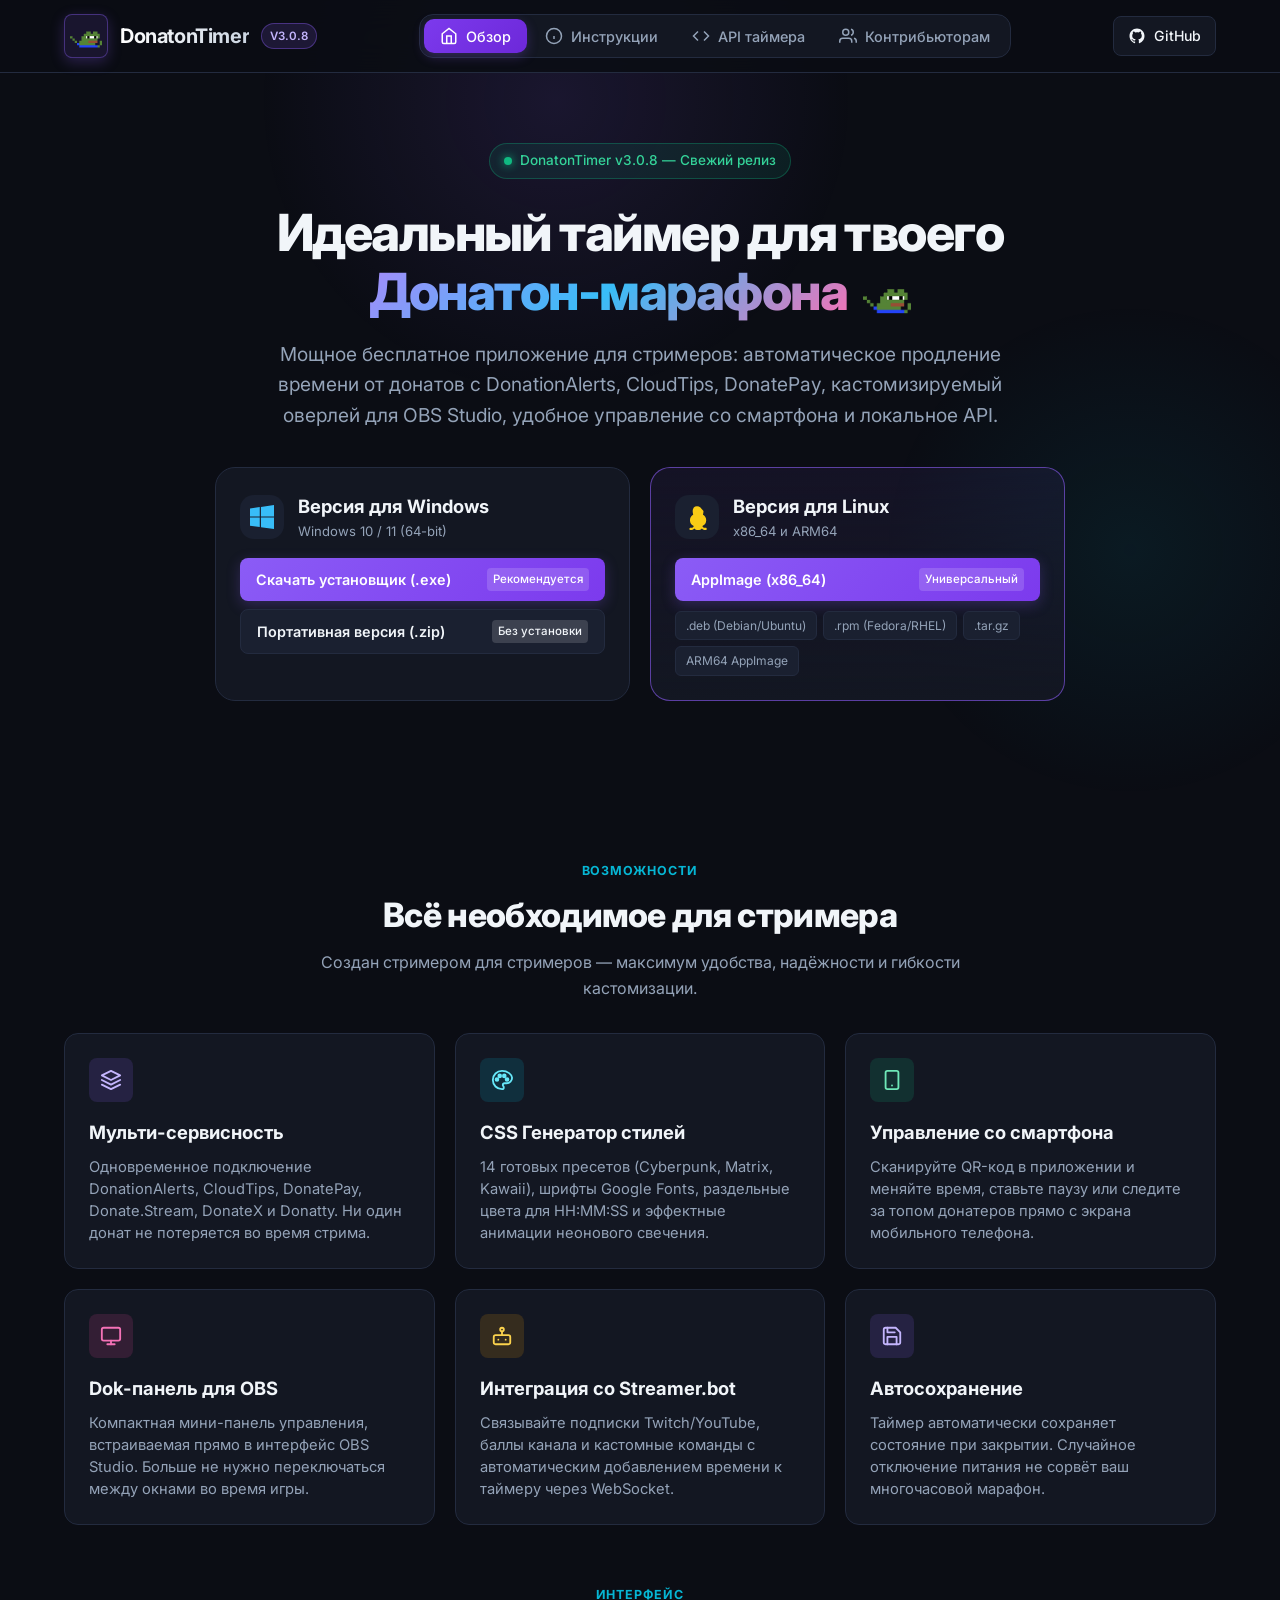
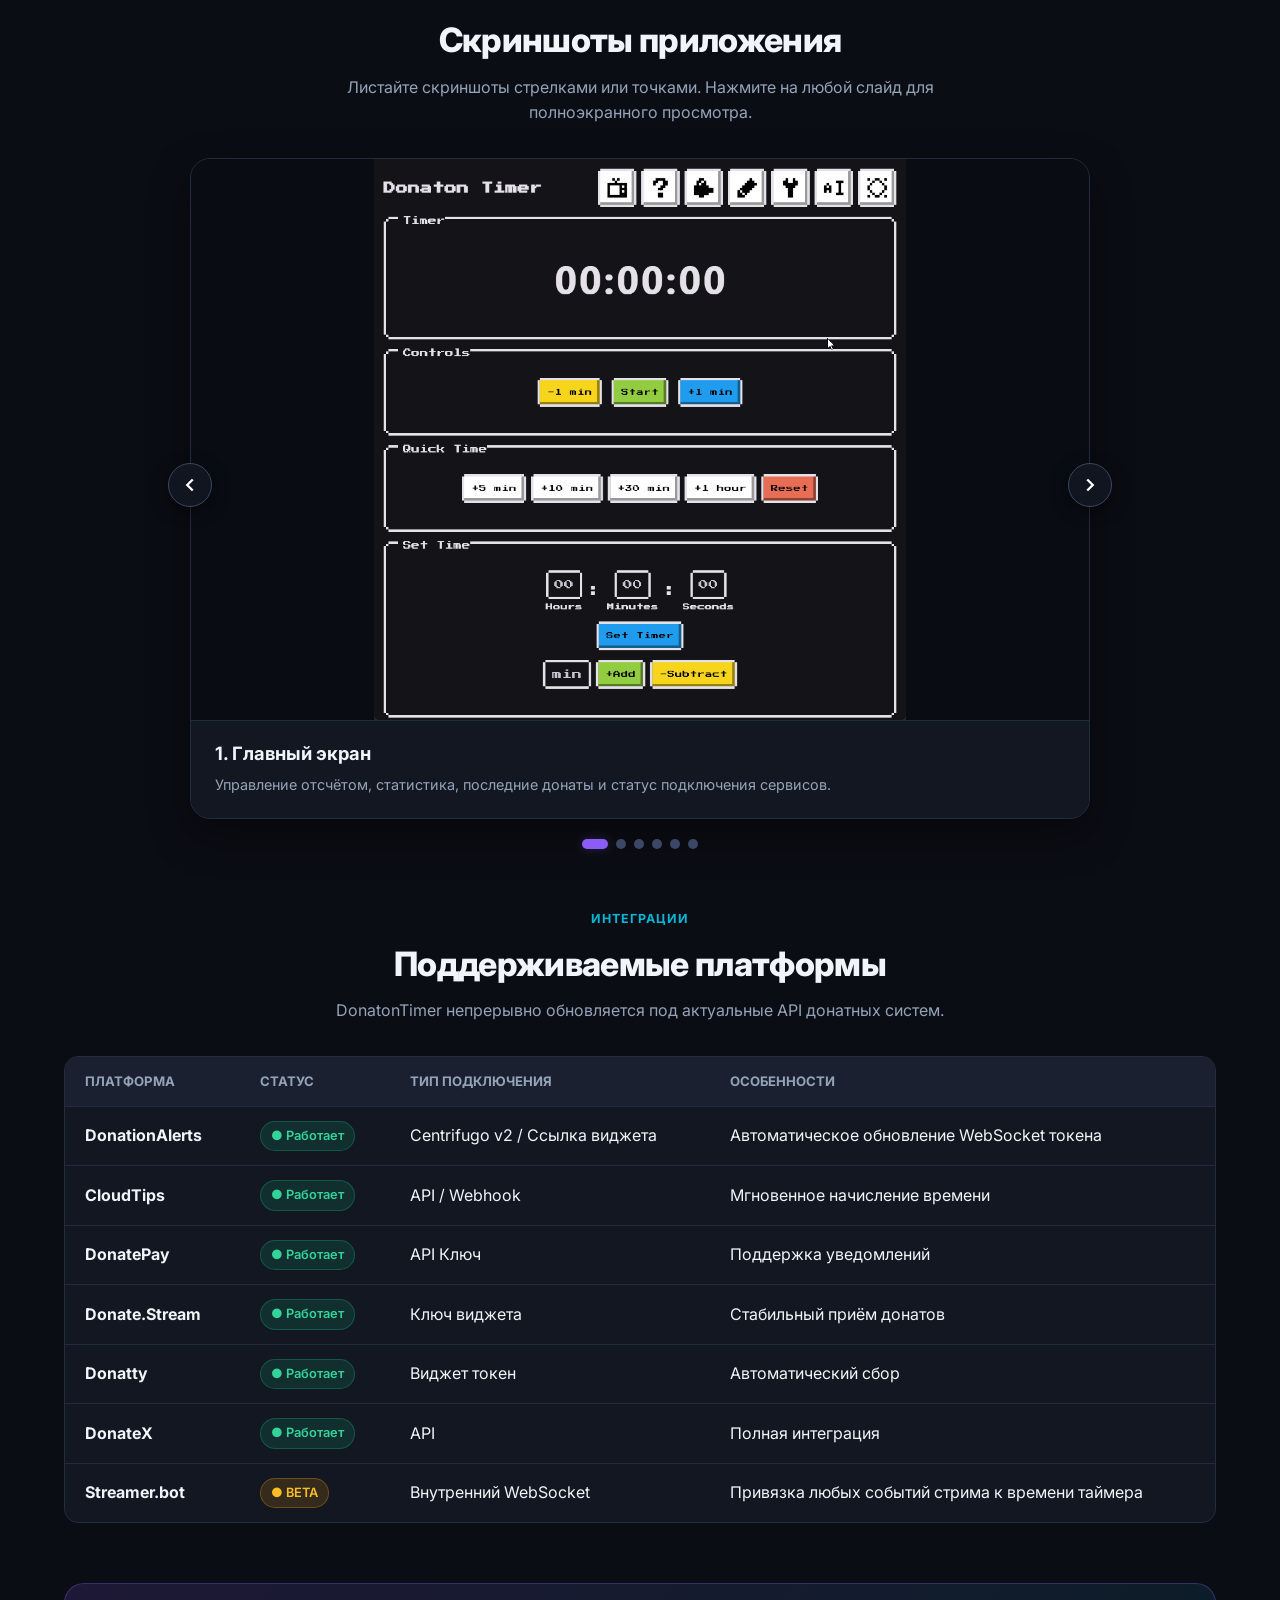
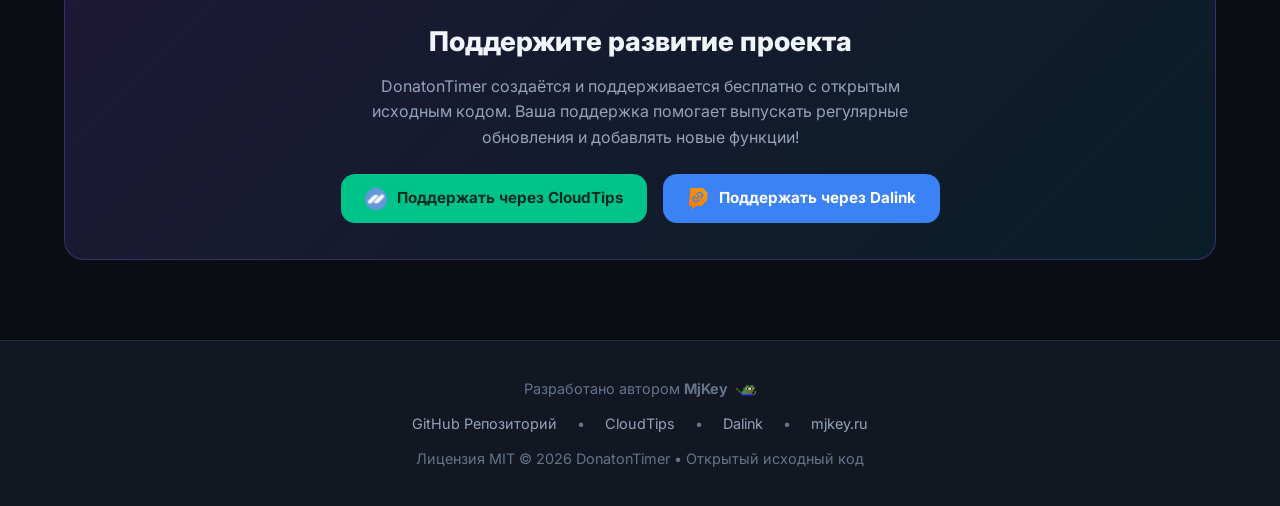
==== commit b5ecb16c: "fix(site): replace all emojis with vector icons, fix CSS generator icon, fix instructions quick nav " ====
--- a/site/index.html
+++ b/site/index.html
@@ -179,7 +179,11 @@
           <!-- Windows Card -->
           <div class="download-card highlight" id="card-windows">
             <div class="download-card-header">
-              <div class="download-icon">🪟</div>
+              <div class="download-icon win" aria-label="Windows">
+                <svg width="24" height="24" viewBox="0 0 24 24" fill="currentColor">
+                  <path d="M0 3.449L9.75 2.1v9.451H0m10.949-9.602L24 0v11.4H10.949M0 12.6h9.75v9.451L0 20.699M10.949 12.6H24V24l-12.951-1.801"/>
+                </svg>
+              </div>
               <div>
                 <div class="download-title">Версия для Windows</div>
                 <div class="download-sub">Windows 10 / 11 (64-bit)</div>
@@ -200,7 +204,11 @@
           <!-- Linux Card -->
           <div class="download-card" id="card-linux">
             <div class="download-card-header">
-              <div class="download-icon">🐧</div>
+              <div class="download-icon linux" aria-label="Linux">
+                <svg width="26" height="26" viewBox="0 0 24 24" fill="currentColor">
+                  <path d="M12 2C9.5 2 8 3.8 8 6.5c0 1.2.3 2.5.5 3.5-1.5.8-3 2.5-3 5 0 2.8 1.5 4.5 3.5 5.2-.2.6-.5 1.1-.9 1.4-.4.3-.8.4-1.1.4H6c-.6 0-1 .4-1 1s.4 1 1 1c1.5 0 2.7-.6 3.5-1.5.8.9 2 1.5 3.5 1.5s2.7-.6 3.5-1.5c.8.9 2 1.5 3.5 1.5.6 0 1-.4 1-1s-.4-1-1-1h-1c-.3 0-.7-.1-1.1-.4-.4-.3-.7-.8-.9-1.4 2-.7 3.5-2.4 3.5-5.2 0-2.5-1.5-4.2-3-5 .2-1 .5-2.3.5-3.5C16 3.8 14.5 2 12 2z"/>
+                </svg>
+              </div>
               <div>
                 <div class="download-title">Версия для Linux</div>
                 <div class="download-sub">x86_64 и ARM64</div>
@@ -249,11 +257,11 @@
           <div class="feature-card">
             <div class="feature-icon-box icon-cyan">
               <svg width="22" height="22" viewBox="0 0 24 24" fill="none" stroke="currentColor" stroke-width="2" stroke-linecap="round" stroke-linejoin="round">
-                <circle cx="12" cy="12" r="10"></circle>
-                <path d="M12 2a7 7 0 0 0-7 7c0 2 2 3 2 4.5A2.5 2.5 0 0 1 4.5 16H4"></path>
-                <circle cx="8.5" cy="8.5" r="1.5"></circle>
-                <circle cx="15.5" cy="8.5" r="1.5"></circle>
-                <circle cx="15.5" cy="15.5" r="1.5"></circle>
+                <path d="M12 2C6.48 2 2 6.48 2 12s4.48 10 10 10c1.07 0 1.95-.88 1.95-1.95 0-.5-.2-.95-.53-1.29-.32-.33-.53-.78-.53-1.29 0-1.07.88-1.95 1.95-1.95h2.29c3.24 0 5.87-2.63 5.87-5.87C23 6.13 18.07 2 12 2z"></path>
+                <circle cx="6.5" cy="11.5" r="1.5" fill="currentColor"></circle>
+                <circle cx="9.5" cy="7.5" r="1.5" fill="currentColor"></circle>
+                <circle cx="14.5" cy="7.5" r="1.5" fill="currentColor"></circle>
+                <circle cx="17.5" cy="11.5" r="1.5" fill="currentColor"></circle>
               </svg>
             </div>
             <h3>CSS Генератор стилей</h3>
@@ -527,7 +535,10 @@
 
         <!-- Quick Jump Filter -->
         <div class="service-quick-nav">
-          <a href="#guide-start" class="service-nav-pill">⚡ Быстрый старт</a>
+          <a href="#guide-start" class="service-nav-pill">
+            <svg width="14" height="14" viewBox="0 0 24 24" fill="none" stroke="currentColor" stroke-width="2.5"><polygon points="13 2 3 14 12 14 11 22 21 10 12 10 13 2"></polygon></svg>
+            <span>Быстрый старт</span>
+          </a>
           <a href="#guide-da" class="service-nav-pill">DonationAlerts</a>
           <a href="#guide-cloudtips" class="service-nav-pill">CloudTips</a>
           <a href="#guide-donatepay" class="service-nav-pill">DonatePay</a>
@@ -538,7 +549,10 @@
           <a href="#guide-obs" class="service-nav-pill">OBS Оверлей</a>
           <a href="#guide-obs-dock" class="service-nav-pill">OBS Dok-панель</a>
           <a href="#guide-mobile" class="service-nav-pill">Смартфон</a>
-          <a href="#guide-faq" class="service-nav-pill">❓ FAQ</a>
+          <a href="#guide-faq" class="service-nav-pill">
+            <svg width="14" height="14" viewBox="0 0 24 24" fill="none" stroke="currentColor" stroke-width="2.5"><circle cx="12" cy="12" r="10"></circle><path d="M9.09 9a3 3 0 0 1 5.83 1c0 2-3 3-3 3"></path><line x1="12" y1="17" x2="12.01" y2="17"></line></svg>
+            <span>FAQ</span>
+          </a>
         </div>
 
         <!-- Step 1: Quick Start -->
@@ -729,20 +743,22 @@
         <!-- Step 12: FAQ -->
         <div class="guide-step" id="guide-faq">
           <div class="step-header">
-            <div class="step-number">?</div>
+            <div class="step-number">
+              <svg width="18" height="18" viewBox="0 0 24 24" fill="none" stroke="currentColor" stroke-width="2.5"><circle cx="12" cy="12" r="10"></circle><path d="M9.09 9a3 3 0 0 1 5.83 1c0 2-3 3-3 3"></path><line x1="12" y1="17" x2="12.01" y2="17"></line></svg>
+            </div>
             <div class="step-title">Частые вопросы и диагностика (FAQ)</div>
           </div>
           <ul style="list-style: none; padding-left: 0;">
             <li style="margin-bottom: 16px;">
-              <strong>❓ В OBS горит чёрный экран или ошибка соединения:</strong><br>
+              <strong><span class="faq-badge">FAQ</span>В OBS горит чёрный экран или ошибка соединения:</strong><br>
               Убедитесь, что приложение DonatonTimer запущено. Проверьте в журнале приложения, не был ли занят порт <code>7575</code>. Если порт был занят, приложение автоматически пробует <code>7576</code>.
             </li>
             <li style="margin-bottom: 16px;">
-              <strong>❓ Донаты приходят в DonationAlerts, но таймер не прибавляется:</strong><br>
+              <strong><span class="faq-badge">FAQ</span>Донаты приходят в DonationAlerts, но таймер не прибавляется:</strong><br>
               Проверьте статус подключения во вкладке DonationAlerts. Если статус красный, обновите ссылку виджета оповещений и проверьте, указан ли правильный курс конвертации рублей в минуты.
             </li>
             <li style="margin-bottom: 16px;">
-              <strong>❓ Телефон не открывает панель по QR-коду:</strong><br>
+              <strong><span class="faq-badge">FAQ</span>Телефон не открывает панель по QR-коду:</strong><br>
               Проверьте брандмауэр Windows (Windows Firewall) — при первом запуске разрешите приложению доступ к частным сетям (Private Networks). Телефон и ПК должны находиться в одной локальной подсети.
             </li>
           </ul>
@@ -1059,10 +1075,12 @@
 
           <div style="margin-top: 24px; display: flex; gap: 12px; flex-wrap: wrap;">
             <a href="https://github.com/MjKey/DonatonTimer/issues" target="_blank" rel="noopener" class="contributor-btn">
-              <span>🐛 Найти задачу в Issues</span>
+              <svg width="16" height="16" viewBox="0 0 24 24" fill="none" stroke="currentColor" stroke-width="2"><circle cx="12" cy="12" r="10"></circle><line x1="12" y1="8" x2="12" y2="12"></line><line x1="12" y1="16" x2="12.01" y2="16"></line></svg>
+              <span>Найти задачу в Issues</span>
             </a>
             <a href="https://github.com/MjKey/DonatonTimer/pulls" target="_blank" rel="noopener" class="contributor-btn">
-              <span>🚀 Открыть Pull Request</span>
+              <svg width="16" height="16" viewBox="0 0 24 24" fill="none" stroke="currentColor" stroke-width="2"><circle cx="18" cy="18" r="3"></circle><circle cx="6" cy="6" r="3"></circle><path d="M13 6h3a2 2 0 0 1 2 2v7"></path><line x1="6" y1="9" x2="6" y2="21"></line></svg>
+              <span>Открыть Pull Request</span>
             </a>
           </div>
         </div>
@@ -1083,7 +1101,7 @@
   <footer class="site-footer">
     <div class="footer-content">
       <div style="display: flex; align-items: center; gap: 8px;">
-        <span>Разработано с ❤️ автором <strong>MjKey</strong></span>
+        <span>Разработано автором <strong>MjKey</strong></span>
         <img src="images/pepeD.gif" alt="pepeD" style="width: 20px; height: 20px;">
       </div>
       <div class="footer-links">
@@ -1091,7 +1109,7 @@
         <span>•</span>
         <a href="https://pay.cloudtips.ru/p/cf634f74" target="_blank" rel="noopener">CloudTips</a>
         <span>•</span>
-        <a href="https://dalink.to/mjk3y" target="_blank" rel="noopener">Dalink</a>
+        <a href="https://dalink.to/mjk3y" target="_blank" rel="noopener" class="footer-link-dalink">Dalink</a>
         <span>•</span>
         <a href="https://mjkey.ru" target="_blank" rel="noopener">mjkey.ru</a>
       </div>
--- a/site/css/style.css
+++ b/site/css/style.css
@@ -345,7 +345,15 @@
   display: flex;
   align-items: center;
   justify-content: center;
-  font-size: 1.5rem;
+  color: var(--accent-cyan);
+}
+
+.download-icon.win {
+  color: #38bdf8;
+}
+
+.download-icon.linux {
+  color: #facc15;
 }
 
 .download-title {
@@ -804,6 +812,9 @@
 }
 
 .service-nav-pill {
+  display: inline-flex;
+  align-items: center;
+  gap: 6px;
   font-size: 0.85rem;
   font-weight: 600;
   padding: 6px 14px;
@@ -880,6 +891,19 @@
 
 .guide-step strong {
   color: var(--text-main);
+}
+
+.faq-badge {
+  display: inline-block;
+  font-size: 0.72rem;
+  font-weight: 700;
+  padding: 2px 7px;
+  border-radius: 4px;
+  background: rgba(139, 92, 246, 0.2);
+  color: #c4b5fd;
+  border: 1px solid rgba(139, 92, 246, 0.4);
+  margin-right: 8px;
+  vertical-align: middle;
 }
 
 /* CONTRIBUTORS SECTION */
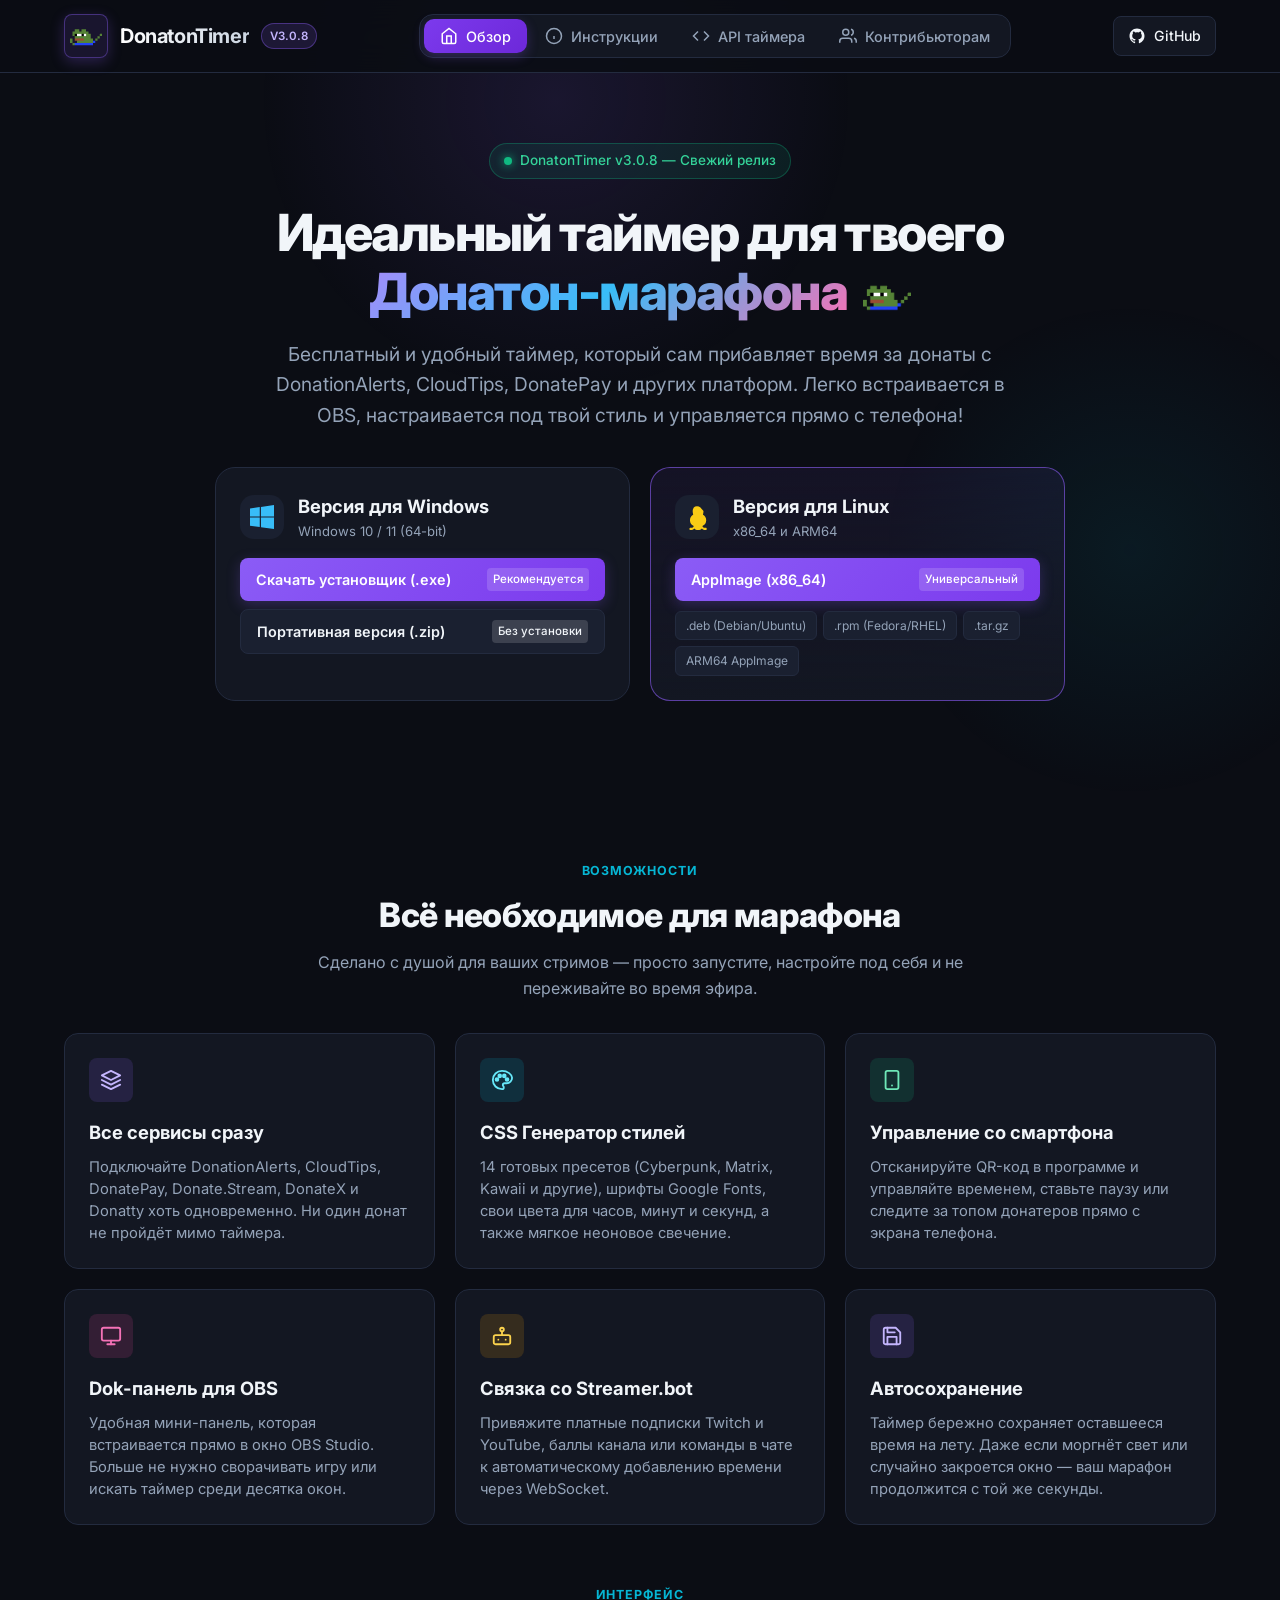
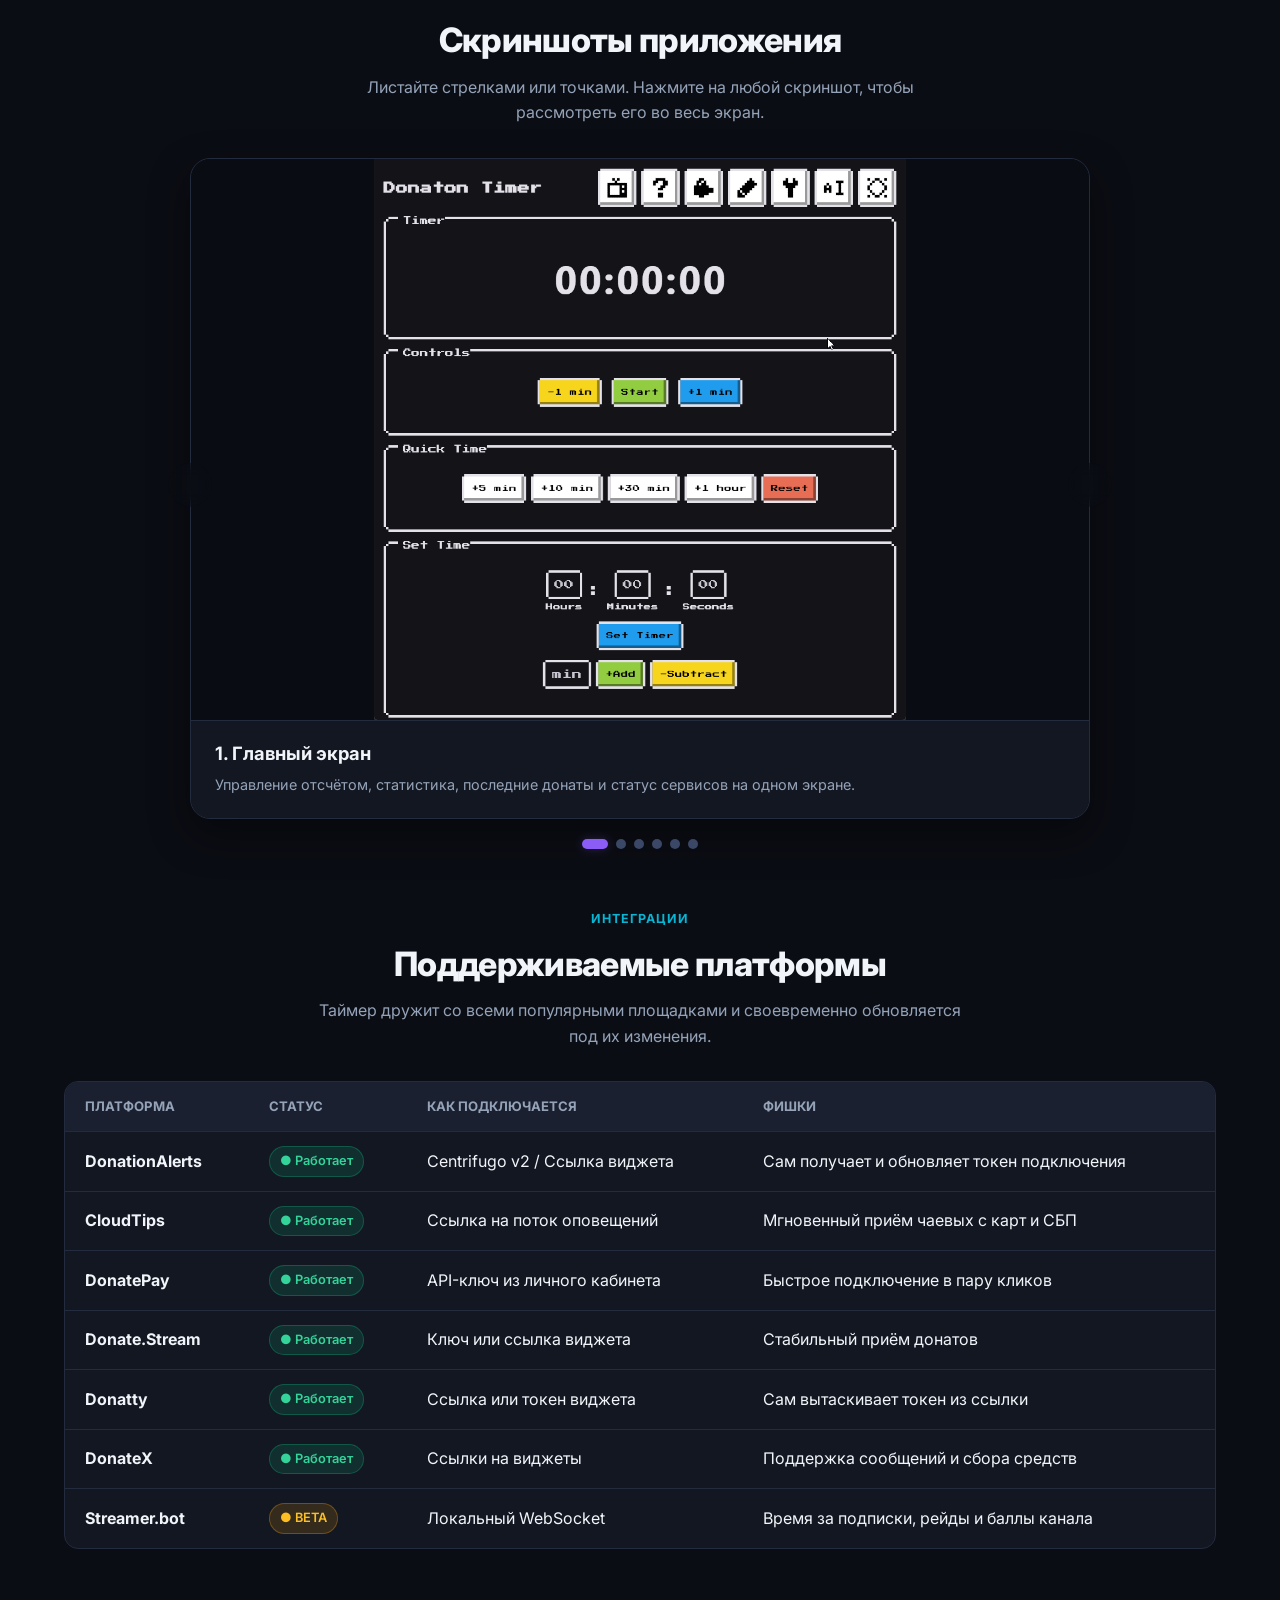
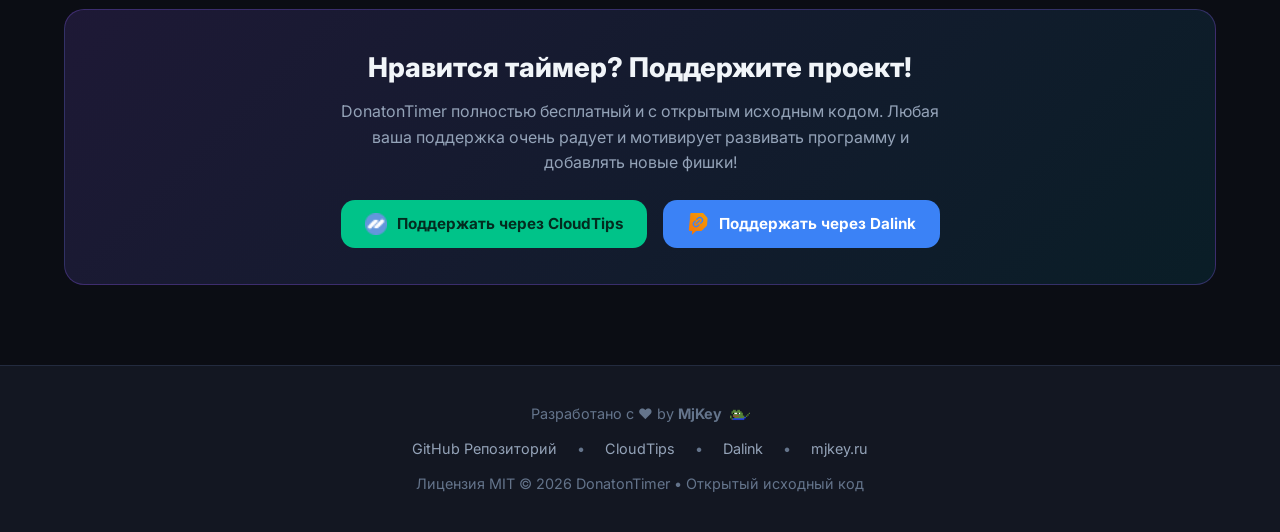
==== commit bd65cea2: "chore(site): make copy friendlier, update footer, bust JS/CSS cache for quick-nav fix" ====
--- a/site/index.html
+++ b/site/index.html
@@ -102,7 +102,7 @@
   <link rel="preconnect" href="https://fonts.gstatic.com" crossorigin>
   <link href="https://fonts.googleapis.com/css2?family=Inter:wght@400;500;600;700;800&family=JetBrains+Mono:wght@400;600&display=swap" rel="stylesheet">
 
-  <link rel="stylesheet" href="css/style.css">
+  <link rel="stylesheet" href="css/style.css?v=3.0.8.3">
 </head>
 <body>
 
@@ -170,7 +170,7 @@
         </h1>
 
         <p class="hero-description">
-          Мощное бесплатное приложение для стримеров: автоматическое продление времени от донатов с DonationAlerts, CloudTips, DonatePay, кастомизируемый оверлей для OBS Studio, удобное управление со смартфона и локальное API.
+          Бесплатный и удобный таймер, который сам прибавляет время за донаты с DonationAlerts, CloudTips, DonatePay и других платформ. Легко встраивается в OBS, настраивается под твой стиль и управляется прямо с телефона!
         </p>
 
         <!-- Download Cards Grid -->
@@ -236,8 +236,8 @@
       <section>
         <div class="section-title-wrap">
           <div class="section-tag">Возможности</div>
-          <h2 class="section-title">Всё необходимое для стримера</h2>
-          <p class="section-desc">Создан стримером для стримеров — максимум удобства, надёжности и гибкости кастомизации.</p>
+          <h2 class="section-title">Всё необходимое для марафона</h2>
+          <p class="section-desc">Сделано с душой для ваших стримов — просто запустите, настройте под себя и не переживайте во время эфира.</p>
         </div>
 
         <div class="features-grid">
@@ -250,8 +250,8 @@
                 <polyline points="2 12 12 17 22 12"></polyline>
               </svg>
             </div>
-            <h3>Мульти-сервисность</h3>
-            <p>Одновременное подключение DonationAlerts, CloudTips, DonatePay, Donate.Stream, DonateX и Donatty. Ни один донат не потеряется во время стрима.</p>
+            <h3>Все сервисы сразу</h3>
+            <p>Подключайте DonationAlerts, CloudTips, DonatePay, Donate.Stream, DonateX и Donatty хоть одновременно. Ни один донат не пройдёт мимо таймера.</p>
           </div>
 
           <div class="feature-card">
@@ -265,7 +265,7 @@
               </svg>
             </div>
             <h3>CSS Генератор стилей</h3>
-            <p>14 готовых пресетов (Cyberpunk, Matrix, Kawaii), шрифты Google Fonts, раздельные цвета для HH:MM:SS и эффектные анимации неонового свечения.</p>
+            <p>14 готовых пресетов (Cyberpunk, Matrix, Kawaii и другие), шрифты Google Fonts, свои цвета для часов, минут и секунд, а также мягкое неоновое свечение.</p>
           </div>
 
           <div class="feature-card">
@@ -276,7 +276,7 @@
               </svg>
             </div>
             <h3>Управление со смартфона</h3>
-            <p>Сканируйте QR-код в приложении и меняйте время, ставьте паузу или следите за топом донатеров прямо с экрана мобильного телефона.</p>
+            <p>Отсканируйте QR-код в программе и управляйте временем, ставьте паузу или следите за топом донатеров прямо с экрана телефона.</p>
           </div>
 
           <div class="feature-card">
@@ -288,7 +288,7 @@
               </svg>
             </div>
             <h3>Dok-панель для OBS</h3>
-            <p>Компактная мини-панель управления, встраиваемая прямо в интерфейс OBS Studio. Больше не нужно переключаться между окнами во время игры.</p>
+            <p>Удобная мини-панель, которая встраивается прямо в окно OBS Studio. Больше не нужно сворачивать игру или искать таймер среди десятка окон.</p>
           </div>
 
           <div class="feature-card">
@@ -301,8 +301,8 @@
                 <line x1="16" y1="16" x2="16" y2="16"></line>
               </svg>
             </div>
-            <h3>Интеграция со Streamer.bot</h3>
-            <p>Связывайте подписки Twitch/YouTube, баллы канала и кастомные команды с автоматическим добавлением времени к таймеру через WebSocket.</p>
+            <h3>Связка со Streamer.bot</h3>
+            <p>Привяжите платные подписки Twitch и YouTube, баллы канала или команды в чате к автоматическому добавлению времени через WebSocket.</p>
           </div>
 
           <div class="feature-card">
@@ -314,7 +314,7 @@
               </svg>
             </div>
             <h3>Автосохранение</h3>
-            <p>Таймер автоматически сохраняет состояние при закрытии. Случайное отключение питания не сорвёт ваш многочасовой марафон.</p>
+            <p>Таймер бережно сохраняет оставшееся время на лету. Даже если моргнёт свет или случайно закроется окно — ваш марафон продолжится с той же секунды.</p>
           </div>
 
         </div>
@@ -325,7 +325,7 @@
         <div class="section-title-wrap">
           <div class="section-tag">Интерфейс</div>
           <h2 class="section-title">Скриншоты приложения</h2>
-          <p class="section-desc">Листайте скриншоты стрелками или точками. Нажмите на любой слайд для полноэкранного просмотра.</p>
+          <p class="section-desc">Листайте стрелками или точками. Нажмите на любой скриншот, чтобы рассмотреть его во весь экран.</p>
         </div>
 
         <div class="carousel-wrap">
@@ -343,7 +343,7 @@
                 </div>
                 <div class="carousel-caption">
                   <h4>1. Главный экран</h4>
-                  <p>Управление отсчётом, статистика, последние донаты и статус подключения сервисов.</p>
+                  <p>Управление отсчётом, статистика, последние донаты и статус сервисов на одном экране.</p>
                 </div>
               </div>
 
@@ -358,7 +358,7 @@
                 </div>
                 <div class="carousel-caption">
                   <h4>2. Настройки сервисов</h4>
-                  <p>Подключение платформ донатов, токены, курс валют и параметры оповещений.</p>
+                  <p>Быстрое подключение платформ донатов, проверка статуса и тест оповещений в один клик.</p>
                 </div>
               </div>
 
@@ -373,7 +373,7 @@
                 </div>
                 <div class="carousel-caption">
                   <h4>3. Параметры таймера и порты</h4>
-                  <p>Минут за сумму, режим фиксированного времени, убавление и порты HTTP/WebSocket.</p>
+                  <p>Гибкий курс минут за сумму, режим фиксированного времени, убавление и настройка портов.</p>
                 </div>
               </div>
 
@@ -388,7 +388,7 @@
                 </div>
                 <div class="carousel-caption">
                   <h4>4. Генератор стилей оверлея</h4>
-                  <p>Выбор шрифтов Google Fonts, цветов HH:MM:SS, неоновых теней и анимации для OBS.</p>
+                  <p>Выбор шрифтов Google Fonts, цветов для цифр, неоновых теней и анимации для OBS.</p>
                 </div>
               </div>
 
@@ -403,7 +403,7 @@
                 </div>
                 <div class="carousel-caption">
                   <h4>5. Классический стиль v2 (Тёмный)</h4>
-                  <p>Альтернативный строгий дизайн Material Design для любителей минимализма.</p>
+                  <p>Спокойный минималистичный дизайн Material Design, если хочется сменить ретро-тему.</p>
                 </div>
               </div>
 
@@ -418,7 +418,7 @@
                 </div>
                 <div class="carousel-caption">
                   <h4>6. Классический стиль v2 (Светлый)</h4>
-                  <p>Светлая тема оформления для комфортной работы при дневном освещении.</p>
+                  <p>Приятная светлая тема оформления для тех, кто любит светлые интерфейсы.</p>
                 </div>
               </div>
 
@@ -443,7 +443,7 @@
         <div class="section-title-wrap">
           <div class="section-tag">Интеграции</div>
           <h2 class="section-title">Поддерживаемые платформы</h2>
-          <p class="section-desc">DonatonTimer непрерывно обновляется под актуальные API донатных систем.</p>
+          <p class="section-desc">Таймер дружит со всеми популярными площадками и своевременно обновляется под их изменения.</p>
         </div>
 
         <div class="services-table-wrap">
@@ -452,8 +452,8 @@
               <tr>
                 <th>Платформа</th>
                 <th>Статус</th>
-                <th>Тип подключения</th>
-                <th>Особенности</th>
+                <th>Как подключается</th>
+                <th>Фишки</th>
               </tr>
             </thead>
             <tbody>
@@ -461,43 +461,43 @@
                 <td><strong>DonationAlerts</strong></td>
                 <td><span class="status-badge active">● Работает</span></td>
                 <td>Centrifugo v2 / Ссылка виджета</td>
-                <td>Автоматическое обновление WebSocket токена</td>
+                <td>Сам получает и обновляет токен подключения</td>
               </tr>
               <tr>
                 <td><strong>CloudTips</strong></td>
                 <td><span class="status-badge active">● Работает</span></td>
-                <td>API / Webhook</td>
-                <td>Мгновенное начисление времени</td>
+                <td>Ссылка на поток оповещений</td>
+                <td>Мгновенный приём чаевых с карт и СБП</td>
               </tr>
               <tr>
                 <td><strong>DonatePay</strong></td>
                 <td><span class="status-badge active">● Работает</span></td>
-                <td>API Ключ</td>
-                <td>Поддержка уведомлений</td>
+                <td>API-ключ из личного кабинета</td>
+                <td>Быстрое подключение в пару кликов</td>
               </tr>
               <tr>
                 <td><strong>Donate.Stream</strong></td>
                 <td><span class="status-badge active">● Работает</span></td>
-                <td>Ключ виджета</td>
+                <td>Ключ или ссылка виджета</td>
                 <td>Стабильный приём донатов</td>
               </tr>
               <tr>
                 <td><strong>Donatty</strong></td>
                 <td><span class="status-badge active">● Работает</span></td>
-                <td>Виджет токен</td>
-                <td>Автоматический сбор</td>
+                <td>Ссылка или токен виджета</td>
+                <td>Сам вытаскивает токен из ссылки</td>
               </tr>
               <tr>
                 <td><strong>DonateX</strong></td>
                 <td><span class="status-badge active">● Работает</span></td>
-                <td>API</td>
-                <td>Полная интеграция</td>
+                <td>Ссылки на виджеты</td>
+                <td>Поддержка сообщений и сбора средств</td>
               </tr>
               <tr>
                 <td><strong>Streamer.bot</strong></td>
                 <td><span class="status-badge beta">● BETA</span></td>
-                <td>Внутренний WebSocket</td>
-                <td>Привязка любых событий стрима к времени таймера</td>
+                <td>Локальный WebSocket</td>
+                <td>Время за подписки, рейды и баллы канала</td>
               </tr>
             </tbody>
           </table>
@@ -506,8 +506,8 @@
 
       <!-- Support Banner -->
       <section class="support-banner">
-        <h3>Поддержите развитие проекта</h3>
-        <p>DonatonTimer создаётся и поддерживается бесплатно с открытым исходным кодом. Ваша поддержка помогает выпускать регулярные обновления и добавлять новые функции!</p>
+        <h3>Нравится таймер? Поддержите проект!</h3>
+        <p>DonatonTimer полностью бесплатный и с открытым исходным кодом. Любая ваша поддержка очень радует и мотивирует развивать программу и добавлять новые фишки!</p>
         <div class="support-links">
           <a href="https://pay.cloudtips.ru/p/cf634f74" target="_blank" rel="noopener" class="btn-donate btn-cloudtips">
             <img src="images/cloudtips_icon.ico" class="btn-donate-icon" alt="CloudTips">
@@ -530,26 +530,26 @@
         <div class="section-title-wrap" style="margin-top: 10px;">
           <div class="section-tag">Руководство</div>
           <h2 class="section-title">Инструкции по настройке</h2>
-          <p class="section-desc">Подробные инструкции по подключению всех донат-сервисов, выводу оверлея в OBS и управлению с телефона.</p>
+          <p class="section-desc">Простые и понятные шаги: как за пару минут подключить донаты, вывести таймер в OBS и управлять им с телефона.</p>
         </div>
 
         <!-- Quick Jump Filter -->
         <div class="service-quick-nav">
-          <a href="#guide-start" class="service-nav-pill">
+          <a href="#guide-start" class="service-nav-pill" data-target="guide-start">
             <svg width="14" height="14" viewBox="0 0 24 24" fill="none" stroke="currentColor" stroke-width="2.5"><polygon points="13 2 3 14 12 14 11 22 21 10 12 10 13 2"></polygon></svg>
             <span>Быстрый старт</span>
           </a>
-          <a href="#guide-da" class="service-nav-pill">DonationAlerts</a>
-          <a href="#guide-cloudtips" class="service-nav-pill">CloudTips</a>
-          <a href="#guide-donatepay" class="service-nav-pill">DonatePay</a>
-          <a href="#guide-donatestream" class="service-nav-pill">Donate.Stream</a>
-          <a href="#guide-donatty" class="service-nav-pill">Donatty</a>
-          <a href="#guide-donatex" class="service-nav-pill">DonateX</a>
-          <a href="#guide-streamerbot" class="service-nav-pill">Streamer.bot</a>
-          <a href="#guide-obs" class="service-nav-pill">OBS Оверлей</a>
-          <a href="#guide-obs-dock" class="service-nav-pill">OBS Dok-панель</a>
-          <a href="#guide-mobile" class="service-nav-pill">Смартфон</a>
-          <a href="#guide-faq" class="service-nav-pill">
+          <a href="#guide-da" class="service-nav-pill" data-target="guide-da">DonationAlerts</a>
+          <a href="#guide-cloudtips" class="service-nav-pill" data-target="guide-cloudtips">CloudTips</a>
+          <a href="#guide-donatepay" class="service-nav-pill" data-target="guide-donatepay">DonatePay</a>
+          <a href="#guide-donatestream" class="service-nav-pill" data-target="guide-donatestream">Donate.Stream</a>
+          <a href="#guide-donatty" class="service-nav-pill" data-target="guide-donatty">Donatty</a>
+          <a href="#guide-donatex" class="service-nav-pill" data-target="guide-donatex">DonateX</a>
+          <a href="#guide-streamerbot" class="service-nav-pill" data-target="guide-streamerbot">Streamer.bot</a>
+          <a href="#guide-obs" class="service-nav-pill" data-target="guide-obs">OBS Оверлей</a>
+          <a href="#guide-obs-dock" class="service-nav-pill" data-target="guide-obs-dock">OBS Dok-панель</a>
+          <a href="#guide-mobile" class="service-nav-pill" data-target="guide-mobile">Смартфон</a>
+          <a href="#guide-faq" class="service-nav-pill" data-target="guide-faq">
             <svg width="14" height="14" viewBox="0 0 24 24" fill="none" stroke="currentColor" stroke-width="2.5"><circle cx="12" cy="12" r="10"></circle><path d="M9.09 9a3 3 0 0 1 5.83 1c0 2-3 3-3 3"></path><line x1="12" y1="17" x2="12.01" y2="17"></line></svg>
             <span>FAQ</span>
           </a>
@@ -561,14 +561,14 @@
             <div class="step-number">1</div>
             <div class="step-title">Установка и первый запуск</div>
           </div>
-          <p>Скачайте установочный файл <code>DonatonTimer_v3.0.8_Setup.exe</code> или портативную версию для Windows, либо AppImage для Linux.</p>
+          <p>Скачайте установщик <code>.exe</code> (или портативный архив) для Windows, либо AppImage/пакет для Linux.</p>
           <ol>
-            <li>Запустите приложение. При первом открытии появится главное окно с таймером в ретро-стиле.</li>
-            <li>Нажмите на поле времени, чтобы выставить стартовое значение (например, <code>01:00:00</code> для 1 часа).</li>
-            <li>Нажмите кнопку <strong>Старт</strong> для проверки отсчёта.</li>
+            <li>Запустите программу — перед вами сразу откроется главное окно с таймером.</li>
+            <li>Кликните прямо по цифрам времени, чтобы задать стартовый отсчёт (например, <code>01:00:00</code> на 1 час).</li>
+            <li>Нажмите кнопку <strong>Старт</strong>, чтобы проверить, как тикает время.</li>
           </ol>
           <div class="alert-note">
-            При первом запуске Windows Defender или SmartScreen может показать предупреждение о новом файле — нажмите «Подробнее» → «Выполнить в любом случае».
+            При первом запуске Windows SmartScreen может спросить, доверяете ли вы файлу — просто нажмите «Подробнее» → «Выполнить в любом случае».
           </div>
         </div>
 
@@ -576,18 +576,18 @@
         <div class="guide-step" id="guide-da">
           <div class="step-header">
             <div class="step-number">2</div>
-            <div class="step-title">Настройка DonationAlerts (Centrifugo v2)</div>
-          </div>
-          <p>В DonatonTimer v3.0.8 подключение к DonationAlerts работает через актуальный протокол Centrifugo с автообновлением токена доступа.</p>
+            <div class="step-title">Подключение DonationAlerts</div>
+          </div>
+          <p>Таймер общается с DonationAlerts по современному протоколу Centrifugo v2 и сам обновляет токен, так что ничего не отвалится посреди стрима:</p>
           <ol>
-            <li>Войдите в личный кабинет <strong>DonationAlerts</strong>.</li>
-            <li>Перейдите в меню слева: <strong>Оповещения</strong> → группа <strong>Виджеты</strong> → найдите вашу вариацию оповещений.</li>
-            <li>Нажмите <strong>«Показать ссылку для встраивания»</strong> и скопируйте её (или скопируйте токен виджета из конца ссылки).</li>
-            <li>В приложении DonatonTimer откройте <strong>Настройки</strong> (шестерёнка) → вкладка <strong>DonationAlerts</strong>.</li>
-            <li>Вставьте скопированную ссылку в поле «Токен или ссылка на виджет».</li>
-            <li>Выберите домен сервиса: <code>donationalerts.com</code> или <code>donationalerts.ru</code>.</li>
-            <li>Укажите курс начисления времени: например, <code>600 RUB = 60 мин</code> (или 100 RUB = 10 мин).</li>
-            <li>Включите тумблер <strong>«Включить DonationAlerts»</strong> и нажмите <strong>Сохранить</strong>. Индикатор статуса станет зелёным.</li>
+            <li>Зайдите в личный кабинет <strong>DonationAlerts</strong>.</li>
+            <li>В меню слева откройте <strong>Оповещения</strong> → <strong>Виджеты</strong> и найдите вашу основную группу оповещений.</li>
+            <li>Нажмите <strong>«Показать ссылку для встраивания»</strong> и скопируйте её целиком.</li>
+            <li>В DonatonTimer откройте <strong>Настройки</strong> (шестерёнка) → вкладка <strong>DonationAlerts</strong>.</li>
+            <li>Вставьте ссылку в поле «Токен или ссылка на виджет».</li>
+            <li>Выберите домен, которым пользуетесь: <code>donationalerts.com</code> или <code>donationalerts.ru</code>.</li>
+            <li>Настройте курс времени во вкладке «Таймер»: например, <code>600 RUB = 60 мин</code> (это 10 минут за каждые 100 рублей).</li>
+            <li>Включите тумблер <strong>«Включить DonationAlerts»</strong> и нажмите <strong>Сохранить</strong>. Кружок статуса на главном экране загорится зелёным!</li>
           </ol>
         </div>
 
@@ -595,16 +595,15 @@
         <div class="guide-step" id="guide-cloudtips">
           <div class="step-header">
             <div class="step-number">3</div>
-            <div class="step-title">Настройка CloudTips</div>
-          </div>
-          <p>Сервис безналичных чаевых и донатов CloudTips подключается через ссылку потока оповещений:</p>
+            <div class="step-title">Подключение CloudTips</div>
+          </div>
+          <p>Чтобы принимать чаевые с карт и СБП через CloudTips, понадобится ссылка на поток оповещений:</p>
           <ol>
-            <li>Войдите в кабинет <strong>CloudTips</strong>.</li>
-            <li>Перейдите в раздел <strong>«Стримерам»</strong> → подраздел <strong>«Оповещения»</strong>.</li>
-            <li>Скопируйте ссылку на поток оповещений вида: <code>https://stream.cloudtips.ru/n/YOUR_CHANNEL_ID</code>.</li>
+            <li>Зайдите в свой кабинет <strong>CloudTips</strong>.</li>
+            <li>Перейдите в раздел <strong>«Стримерам»</strong> → <strong>«Оповещения»</strong>.</li>
+            <li>Скопируйте ссылку на поток оповещений (она выглядит как <code>https://stream.cloudtips.ru/n/ВАШ_ID</code>).</li>
             <li>В DonatonTimer откройте <strong>Настройки</strong> → вкладка <strong>CloudTips</strong>.</li>
-            <li>Вставьте скопированную ссылку в поле «Ссылка на оповещения».</li>
-            <li>Включите тумблер и нажмите <strong>Сохранить</strong>. Донаты с банковских карт и СБП будут автоматически продлевать таймер!</li>
+            <li>Вставьте ссылку, включите сервис и нажмите <strong>Сохранить</strong>. Готово!</li>
           </ol>
         </div>
 
@@ -612,15 +611,14 @@
         <div class="guide-step" id="guide-donatepay">
           <div class="step-header">
             <div class="step-number">4</div>
-            <div class="step-title">Настройка DonatePay</div>
-          </div>
-          <p>DonatePay подключается через персональный API-ключ пользователя:</p>
+            <div class="step-title">Подключение DonatePay</div>
+          </div>
+          <p>Для работы с DonatePay нужен только ваш API-ключ:</p>
           <ol>
             <li>Войдите в аккаунт на сайте <strong>DonatePay.ru</strong>.</li>
-            <li>Перейдите в <strong>Настройки</strong> → вкладка <strong>API</strong> (или откройте <code>https://donatepay.ru/page/api</code>).</li>
+            <li>Откройте <strong>Настройки</strong> → вкладка <strong>API</strong> (или перейдите по прямой ссылке <code>https://donatepay.ru/page/api</code>).</li>
             <li>Скопируйте ваш <strong>API-ключ</strong>.</li>
-            <li>В DonatonTimer откройте <strong>Настройки</strong> → вкладка <strong>DonatePay</strong>.</li>
-            <li>Вставьте ключ в поле ввода, активируйте сервис и нажмите <strong>Сохранить</strong>.</li>
+            <li>В DonatonTimer перейдите в <strong>Настройки</strong> → <strong>DonatePay</strong>, вставьте ключ, включите тумблер и нажмите <strong>Сохранить</strong>.</li>
           </ol>
         </div>
 
@@ -628,15 +626,14 @@
         <div class="guide-step" id="guide-donatestream">
           <div class="step-header">
             <div class="step-number">5</div>
-            <div class="step-title">Настройка Donate.Stream</div>
-          </div>
-          <p>Интеграция с сервисом Donate.Stream:</p>
+            <div class="step-title">Подключение Donate.Stream</div>
+          </div>
+          <p>Настройка занимает меньше минуты:</p>
           <ol>
-            <li>Войдите в личный кабинет <strong>Donate.Stream</strong>.</li>
-            <li>Перейдите в раздел <strong>Виджеты</strong> → <strong>Оповещения о донатах</strong>.</li>
-            <li>Скопируйте ключ или полную ссылку на виджет оповещений.</li>
-            <li>В DonatonTimer откройте <strong>Настройки</strong> → вкладка <strong>Donate.Stream</strong>.</li>
-            <li>Вставьте ключ в соответствующее поле, включите тумблер и нажмите <strong>Сохранить</strong>.</li>
+            <li>Зайдите в личный кабинет <strong>Donate.Stream</strong>.</li>
+            <li>Откройте раздел <strong>Виджеты</strong> → <strong>Оповещения о донатах</strong>.</li>
+            <li>Скопируйте ключ или ссылку на виджет оповещений.</li>
+            <li>В DonatonTimer откройте <strong>Настройки</strong> → <strong>Donate.Stream</strong>, вставьте ключ, включите сервис и сохраните.</li>
           </ol>
         </div>
 
@@ -644,15 +641,14 @@
         <div class="guide-step" id="guide-donatty">
           <div class="step-header">
             <div class="step-number">6</div>
-            <div class="step-title">Настройка Donatty</div>
-          </div>
-          <p>Подключение виджета Donatty:</p>
+            <div class="step-title">Подключение Donatty</div>
+          </div>
+          <p>Таймер умеет сам вытаскивать токен прямо из ссылки вашего виджета Donatty:</p>
           <ol>
-            <li>Войдите в личный кабинет <strong>Donatty</strong>.</li>
-            <li>В разделе виджетов скопируйте ссылку на виджет оповещений (она содержит параметры <code>ref=...&token=...</code>).</li>
-            <li>В DonatonTimer перейдите в <strong>Настройки</strong> → вкладка <strong>Donatty</strong>.</li>
-            <li>Вставьте ссылку (программа автоматически извлечёт токен) или вставьте сам токен.</li>
-            <li>Выберите назначенный API-сервер (по умолчанию <code>api-014.donatty.com</code>) и нажмите <strong>Сохранить</strong>.</li>
+            <li>Зайдите в личный кабинет <strong>Donatty</strong>.</li>
+            <li>В разделе виджетов скопируйте ссылку на виджет оповещений (внутри неё есть параметры <code>ref=...&token=...</code>).</li>
+            <li>В DonatonTimer откройте <strong>Настройки</strong> → <strong>Donatty</strong> и просто вставьте эту ссылку.</li>
+            <li>Выберите API-сервер (обычно подходит стандартный <code>api-014.donatty.com</code>) и нажмите <strong>Сохранить</strong>.</li>
           </ol>
         </div>
 
@@ -660,14 +656,13 @@
         <div class="guide-step" id="guide-donatex">
           <div class="step-header">
             <div class="step-number">7</div>
-            <div class="step-title">Настройка DonateX</div>
-          </div>
-          <p>DonateX использует ссылки на недавние сообщения и цель сбора средств:</p>
+            <div class="step-title">Подключение DonateX</div>
+          </div>
+          <p>Для подключения DonateX понадобятся ссылки на ваши виджеты:</p>
           <ol>
-            <li>В панели <strong>DonateX</strong> откройте виджеты.</li>
-            <li>Скопируйте ссылку на недавние сообщения (Recent URL) и сбор средств (Group URL).</li>
-            <li>В DonatonTimer откройте <strong>Настройки</strong> → вкладка <strong>DonateX</strong>.</li>
-            <li>Вставьте ссылки в соответствующие поля и нажмите <strong>Сохранить</strong>.</li>
+            <li>В панели <strong>DonateX</strong> откройте раздел виджетов.</li>
+            <li>Скопируйте ссылку на последние сообщения (Recent URL) и сбор средств (Group URL).</li>
+            <li>В DonatonTimer откройте <strong>Настройки</strong> → <strong>DonateX</strong>, вставьте ссылки и нажмите <strong>Сохранить</strong>.</li>
           </ol>
         </div>
 
@@ -675,13 +670,13 @@
         <div class="guide-step" id="guide-streamerbot">
           <div class="step-header">
             <div class="step-number">8</div>
-            <div class="step-title">Интеграция со Streamer.bot</div>
-          </div>
-          <p>Привязывайте платные подписки, фолловы, баллы канала Twitch и YouTube к прибавлению времени:</p>
+            <div class="step-title">Связка со Streamer.bot</div>
+          </div>
+          <p>Хотите прибавлять время за подписки, рейды или баллы канала Twitch и YouTube? Подключите Streamer.bot:</p>
           <ol>
-            <li>В программе <strong>Streamer.bot</strong> перейдите в <code>Servers/Clients</code> → <code>WebSocket Server</code> и включите <strong>Auto Start</strong> (по умолчанию порт <code>8080</code>).</li>
-            <li>В DonatonTimer откройте <strong>Настройки</strong> → вкладка <strong>Streamer.bot</strong>, укажите адрес <code>ws://127.0.0.1:8080/</code> и включите сервис.</li>
-            <li>Нажмите <strong>«Добавить привязку»</strong>: выберите платформу (Twitch / YouTube), тип события (Sub, Gift Sub, Cheer, Channel Points) → задайте эквивалентную сумму в рублях.</li>
+            <li>В программе <strong>Streamer.bot</strong> откройте вкладку <code>Servers/Clients</code> → <code>WebSocket Server</code> и поставьте галочку <strong>Auto Start</strong> (порт по умолчанию — <code>8080</code>).</li>
+            <li>В DonatonTimer зайдите в <strong>Настройки</strong> → <strong>Streamer.bot</strong>, проверьте адрес <code>ws://127.0.0.1:8080/</code> и включите тумблер.</li>
+            <li>Нажмите <strong>«Добавить привязку»</strong>: выберите платформу (Twitch или YouTube), нужное событие (подписка, подарочная сабка, битсы, баллы канала) и укажите, как будто сколько рублей доната оно должно приносить таймеру.</li>
           </ol>
         </div>
 
@@ -689,19 +684,19 @@
         <div class="guide-step" id="guide-obs">
           <div class="step-header">
             <div class="step-number">9</div>
-            <div class="step-title">Вывод оверлея в OBS Studio</div>
-          </div>
-          <p>DonatonTimer поднимает локальный веб-сервер, который отдаёт готовый прозрачный оверлей:</p>
+            <div class="step-title">Вывод таймера в OBS Studio</div>
+          </div>
+          <p>Программа сама создаёт готовую страничку с прозрачным фоном для OBS:</p>
           <ol>
-            <li>В OBS Studio в списке источников сцены нажмите <strong>+</strong> и выберите <strong>Браузер</strong> (Browser Source).</li>
-            <li>В поле <strong>URL</strong> укажите адрес:
+            <li>В OBS Studio в списке «Источники» нажмите <strong>+</strong> и выберите <strong>Браузер</strong> (Browser Source).</li>
+            <li>В поле <strong>URL</strong> вставьте эту ссылку:
               <div class="code-block">
                 <div class="code-header"><span>OBS URL Оверлея</span><button class="btn-copy">Копировать</button></div>
                 <pre><code>http://127.0.0.1:7575/timer</code></pre>
               </div>
             </li>
-            <li>Укажите ширину и высоту (рекомендуется <strong>600 × 180</strong>).</li>
-            <li>Оверлей сразу отобразит красивый таймер со стилями, настроенными в CSS генераторе!</li>
+            <li>Укажите размер <strong>600 × 180</strong> (или любой удобный вам).</li>
+            <li>Таймер сразу появится на сцене! А во вкладке «Внешний вид» → «Генератор стилей» вы можете менять шрифты, цвета и свечение прямо на ходу.</li>
           </ol>
         </div>
 
@@ -709,19 +704,19 @@
         <div class="guide-step" id="guide-obs-dock">
           <div class="step-header">
             <div class="step-number">10</div>
-            <div class="step-title">Управление через Dok-панель OBS Studio</div>
-          </div>
-          <p>Управляйте таймером прямо из окна OBS без необходимости сворачивать игру или стрим:</p>
+            <div class="step-title">Удобная Dok-панель внутри OBS Studio</div>
+          </div>
+          <p>Встройте мини-пульт таймера прямо в окно OBS, чтобы не переключаться между программами во время игры:</p>
           <ol>
-            <li>В верхнем меню OBS Studio выберите <strong>Вид</strong> → <strong>Dok-панели</strong> → <strong>Пользовательские dok-панели браузера</strong>.</li>
-            <li>В столбце «Имя» введите, например: <code>Донатон Таймер</code>.</li>
-            <li>В столбце «URL-адрес» введите:
+            <li>В верхнем меню OBS выберите <strong>Вид</strong> → <strong>Dok-панели</strong> → <strong>Пользовательские dok-панели браузера</strong>.</li>
+            <li>В поле «Имя» напишите, например: <code>Таймер</code>.</li>
+            <li>В поле «URL-адрес» вставьте:
               <div class="code-block">
                 <div class="code-header"><span>URL Dok-панели</span><button class="btn-copy">Копировать</button></div>
                 <pre><code>http://127.0.0.1:7575/mini</code></pre>
               </div>
             </li>
-            <li>Нажмите <strong>Применить</strong>. Появится компактная панель, которую можно закрепить в любом месте окна OBS.</li>
+            <li>Нажмите <strong>Применить</strong> — появится аккуратная панелька, которую можно перетащить и закрепить рядом с чатом или микшером звука.</li>
           </ol>
         </div>
 
@@ -729,14 +724,14 @@
         <div class="guide-step" id="guide-mobile">
           <div class="step-header">
             <div class="step-number">11</div>
-            <div class="step-title">Управление со смартфона по QR-коду</div>
-          </div>
-          <p>Контролируйте таймер, отойдя от компьютера или прямо с дивана:</p>
+            <div class="step-title">Управление с телефона по QR-коду</div>
+          </div>
+          <p>Отошли налить чай или проводите кукинг-стрим? Управляйте таймером прямо со смартфона:</p>
           <ol>
-            <li>Убедитесь, что смартфон и компьютер подключены к <strong>одной Wi-Fi сети</strong>.</li>
-            <li>В DonatonTimer нажмите кнопку <strong>QR-код</strong> на панели управления.</li>
-            <li>Наведите камеру смартфона на QR-код и откройте ссылку.</li>
-            <li>В браузере откроется мобильная веб-панель со всеми кнопками управления и топом донатеров в реальном времени.</li>
+            <li>Проверьте, что телефон подключён к тому же <strong>Wi-Fi</strong>, что и ваш компьютер.</li>
+            <li>На главном экране DonatonTimer нажмите кнопку с иконкой <strong>QR-кода</strong>.</li>
+            <li>Наведите камеру телефона на код и перейдите по ссылке.</li>
+            <li>Откроется удобный мобильный пульт: можно ставить паузу, добавлять минуты и смотреть список последних донатов.</li>
           </ol>
         </div>
 
@@ -746,20 +741,20 @@
             <div class="step-number">
               <svg width="18" height="18" viewBox="0 0 24 24" fill="none" stroke="currentColor" stroke-width="2.5"><circle cx="12" cy="12" r="10"></circle><path d="M9.09 9a3 3 0 0 1 5.83 1c0 2-3 3-3 3"></path><line x1="12" y1="17" x2="12.01" y2="17"></line></svg>
             </div>
-            <div class="step-title">Частые вопросы и диагностика (FAQ)</div>
+            <div class="step-title">Частые вопросы (FAQ)</div>
           </div>
           <ul style="list-style: none; padding-left: 0;">
             <li style="margin-bottom: 16px;">
-              <strong><span class="faq-badge">FAQ</span>В OBS горит чёрный экран или ошибка соединения:</strong><br>
-              Убедитесь, что приложение DonatonTimer запущено. Проверьте в журнале приложения, не был ли занят порт <code>7575</code>. Если порт был занят, приложение автоматически пробует <code>7576</code>.
+              <strong><span class="faq-badge">FAQ</span>В OBS пустое место или таймер не грузится:</strong><br>
+              Проверьте, запущена ли сама программа DonatonTimer. Также загляните в настройки таймера («Настройки портов»): если порт <code>7575</code> был занят другой программой, таймер мог переключиться на <code>7576</code>.
             </li>
             <li style="margin-bottom: 16px;">
-              <strong><span class="faq-badge">FAQ</span>Донаты приходят в DonationAlerts, но таймер не прибавляется:</strong><br>
-              Проверьте статус подключения во вкладке DonationAlerts. Если статус красный, обновите ссылку виджета оповещений и проверьте, указан ли правильный курс конвертации рублей в минуты.
+              <strong><span class="faq-badge">FAQ</span>Донаты приходят, но время не прибавляется:</strong><br>
+              Посмотрите на индикатор сервиса на главном экране — он должен гореть зелёным. Если он красный, обновите ссылку виджета в настройках и проверьте, задан ли курс минут во вкладке «Таймер».
             </li>
             <li style="margin-bottom: 16px;">
-              <strong><span class="faq-badge">FAQ</span>Телефон не открывает панель по QR-коду:</strong><br>
-              Проверьте брандмауэр Windows (Windows Firewall) — при первом запуске разрешите приложению доступ к частным сетям (Private Networks). Телефон и ПК должны находиться в одной локальной подсети.
+              <strong><span class="faq-badge">FAQ</span>Не открывается пульт на телефоне по QR-коду:</strong><br>
+              Чаще всего мешает Брандмауэр Windows — разрешите DonatonTimer доступ к частным сетям (Private Networks) и убедитесь, что телефон и ПК находятся в одной домашней сети.
             </li>
           </ul>
         </div>
@@ -775,8 +770,8 @@
         
         <div class="section-title-wrap" style="margin-top: 10px;">
           <div class="section-tag">Разработчикам</div>
-          <h2 class="section-title">Документация локального API</h2>
-          <p class="section-desc">Создавайте собственные HTML-виджеты для OBS, внешние контроллеры или чат-боты, общаясь с таймером по WebSocket.</p>
+          <h2 class="section-title">Локальное API таймера</h2>
+          <p class="section-desc">Хотите сверстать свой уникальный HTML-виджет для OBS или прикрутить управление из чат-бота? Подключайтесь к таймеру напрямую по WebSocket.</p>
         </div>
 
         <!-- Architecture Overview -->
@@ -1005,7 +1000,7 @@
         <div class="section-title-wrap" style="margin-top: 10px;">
           <div class="section-tag">Open Source</div>
           <h2 class="section-title">Контрибьюторы проекта</h2>
-          <p class="section-desc">DonatonTimer создаётся и развивается благодаря сообществу. Огромная благодарность всем, кто вносит свой вклад!</p>
+          <p class="section-desc">DonatonTimer развивается благодаря неравнодушным разработчикам. Большое спасибо каждому, кто помогает делать проект лучше!</p>
         </div>
 
         <!-- Hall of Fame Grid -->
@@ -1017,7 +1012,7 @@
             <h3 class="contributor-name">MjKey</h3>
             <span class="contributor-role">Создатель проекта</span>
             <p class="contributor-desc">
-              Архитектура приложения на Flutter, адаптеры сервисов донатов, локальный веб-сервер, генератор CSS-стилей, инсталлятор Inno Setup и CI/CD релизов для Windows и Linux.
+              Идея и архитектура на Flutter, интеграция сервисов донатов, встроенный веб-сервер, генератор CSS-стилей и сборка релизов для Windows и Linux.
             </p>
             <a href="https://github.com/MjKey" target="_blank" rel="noopener" class="contributor-btn">
               <span>@MjKey на GitHub</span>
@@ -1030,7 +1025,7 @@
             <h3 class="contributor-name">Dertosh</h3>
             <span class="contributor-role">Core Contributor</span>
             <p class="contributor-desc">
-              Реализация протокола Centrifugo v2 для DonationAlerts с автополучением токенов, автоматические тесты, документация по локальному API таймера и эталонный виджет для OBS.
+              Подключение DonationAlerts через Centrifugo v2 с автообновлением токенов, автотесты, документация по локальному API и готовый шаблон виджета для OBS.
             </p>
             <a href="https://github.com/Dertosh" target="_blank" rel="noopener" class="contributor-btn">
               <span>@Dertosh на GitHub</span>
@@ -1043,7 +1038,7 @@
             <h3 class="contributor-name">amiyadin</h3>
             <span class="contributor-role">Core Contributor</span>
             <p class="contributor-desc">
-              Разработка классического стиля интерфейса v2 (Material Design), полноценная поддержка тем оформления (Dark/Light) и компонентные тесты интерфейса.
+              Классический стиль интерфейса v2 (Material Design), поддержка светлой и тёмной тем оформления, а также тесты пользовательского интерфейса.
             </p>
             <a href="https://github.com/amiyadin" target="_blank" rel="noopener" class="contributor-btn">
               <span>@amiyadin на GitHub</span>
@@ -1054,13 +1049,13 @@
 
         <!-- How to Contribute Section -->
         <div class="how-to-contribute">
-          <h3>Как внести свой вклад?</h3>
+          <h3>Хотите поучаствовать в разработке?</h3>
           <p style="color: var(--text-muted); margin-bottom: 18px;">
-            Мы всегда рады новым идеям, исправлению ошибок и улучшению таймера! Любой желающий может принять участие в разработке:
+            У вас есть крутая идея, нашли баг или хотите улучшить код? Мы всегда рады пулл-реквестам и новым участникам:
           </p>
           <ol style="padding-left: 20px; color: var(--text-muted); line-height: 1.8;">
             <li>Сделайте <strong>Fork</strong> репозитория <a href="https://github.com/MjKey/DonatonTimer" target="_blank" rel="noopener" style="color: var(--accent-cyan);">MjKey/DonatonTimer</a> на GitHub.</li>
-            <li>Клонируйте проект и установите зависимости:
+            <li>Клонируйте проект и подтяните зависимости:
               <div class="code-block" style="margin: 8px 0 14px;">
                 <div class="code-header"><span>Bash</span><button class="btn-copy">Копировать</button></div>
                 <pre><code>git clone https://github.com/ВАШ_НИК/DonatonTimer.git
@@ -1068,15 +1063,15 @@
 flutter pub get</code></pre>
               </div>
             </li>
-            <li>Создайте отдельную ветку для ваших изменений: <code>git checkout -b feature/awesome-feature</code>.</li>
-            <li>Проверьте, что тесты проходят: <code>flutter test</code>.</li>
-            <li>Отправьте изменения и создайте <strong>Pull Request</strong> в ветку <code>main</code>!</li>
+            <li>Создайте ветку для своей фичи или фикса: <code>git checkout -b feature/my-awesome-feature</code>.</li>
+            <li>Убедитесь, что тесты проходят: <code>flutter test</code>.</li>
+            <li>Отправьте изменения и откройте <strong>Pull Request</strong> в ветку <code>main</code>!</li>
           </ol>
 
           <div style="margin-top: 24px; display: flex; gap: 12px; flex-wrap: wrap;">
             <a href="https://github.com/MjKey/DonatonTimer/issues" target="_blank" rel="noopener" class="contributor-btn">
               <svg width="16" height="16" viewBox="0 0 24 24" fill="none" stroke="currentColor" stroke-width="2"><circle cx="12" cy="12" r="10"></circle><line x1="12" y1="8" x2="12" y2="12"></line><line x1="12" y1="16" x2="12.01" y2="16"></line></svg>
-              <span>Найти задачу в Issues</span>
+              <span>Предложить идею в Issues</span>
             </a>
             <a href="https://github.com/MjKey/DonatonTimer/pulls" target="_blank" rel="noopener" class="contributor-btn">
               <svg width="16" height="16" viewBox="0 0 24 24" fill="none" stroke="currentColor" stroke-width="2"><circle cx="18" cy="18" r="3"></circle><circle cx="6" cy="6" r="3"></circle><path d="M13 6h3a2 2 0 0 1 2 2v7"></path><line x1="6" y1="9" x2="6" y2="21"></line></svg>
@@ -1101,7 +1096,7 @@
   <footer class="site-footer">
     <div class="footer-content">
       <div style="display: flex; align-items: center; gap: 8px;">
-        <span>Разработано автором <strong>MjKey</strong></span>
+        <span>Разработано с ❤️ by <strong>MjKey</strong></span>
         <img src="images/pepeD.gif" alt="pepeD" style="width: 20px; height: 20px;">
       </div>
       <div class="footer-links">
@@ -1117,6 +1112,6 @@
     </div>
   </footer>
 
-  <script src="js/app.js"></script>
+  <script src="js/app.js?v=3.0.8.3"></script>
 </body>
 </html>
